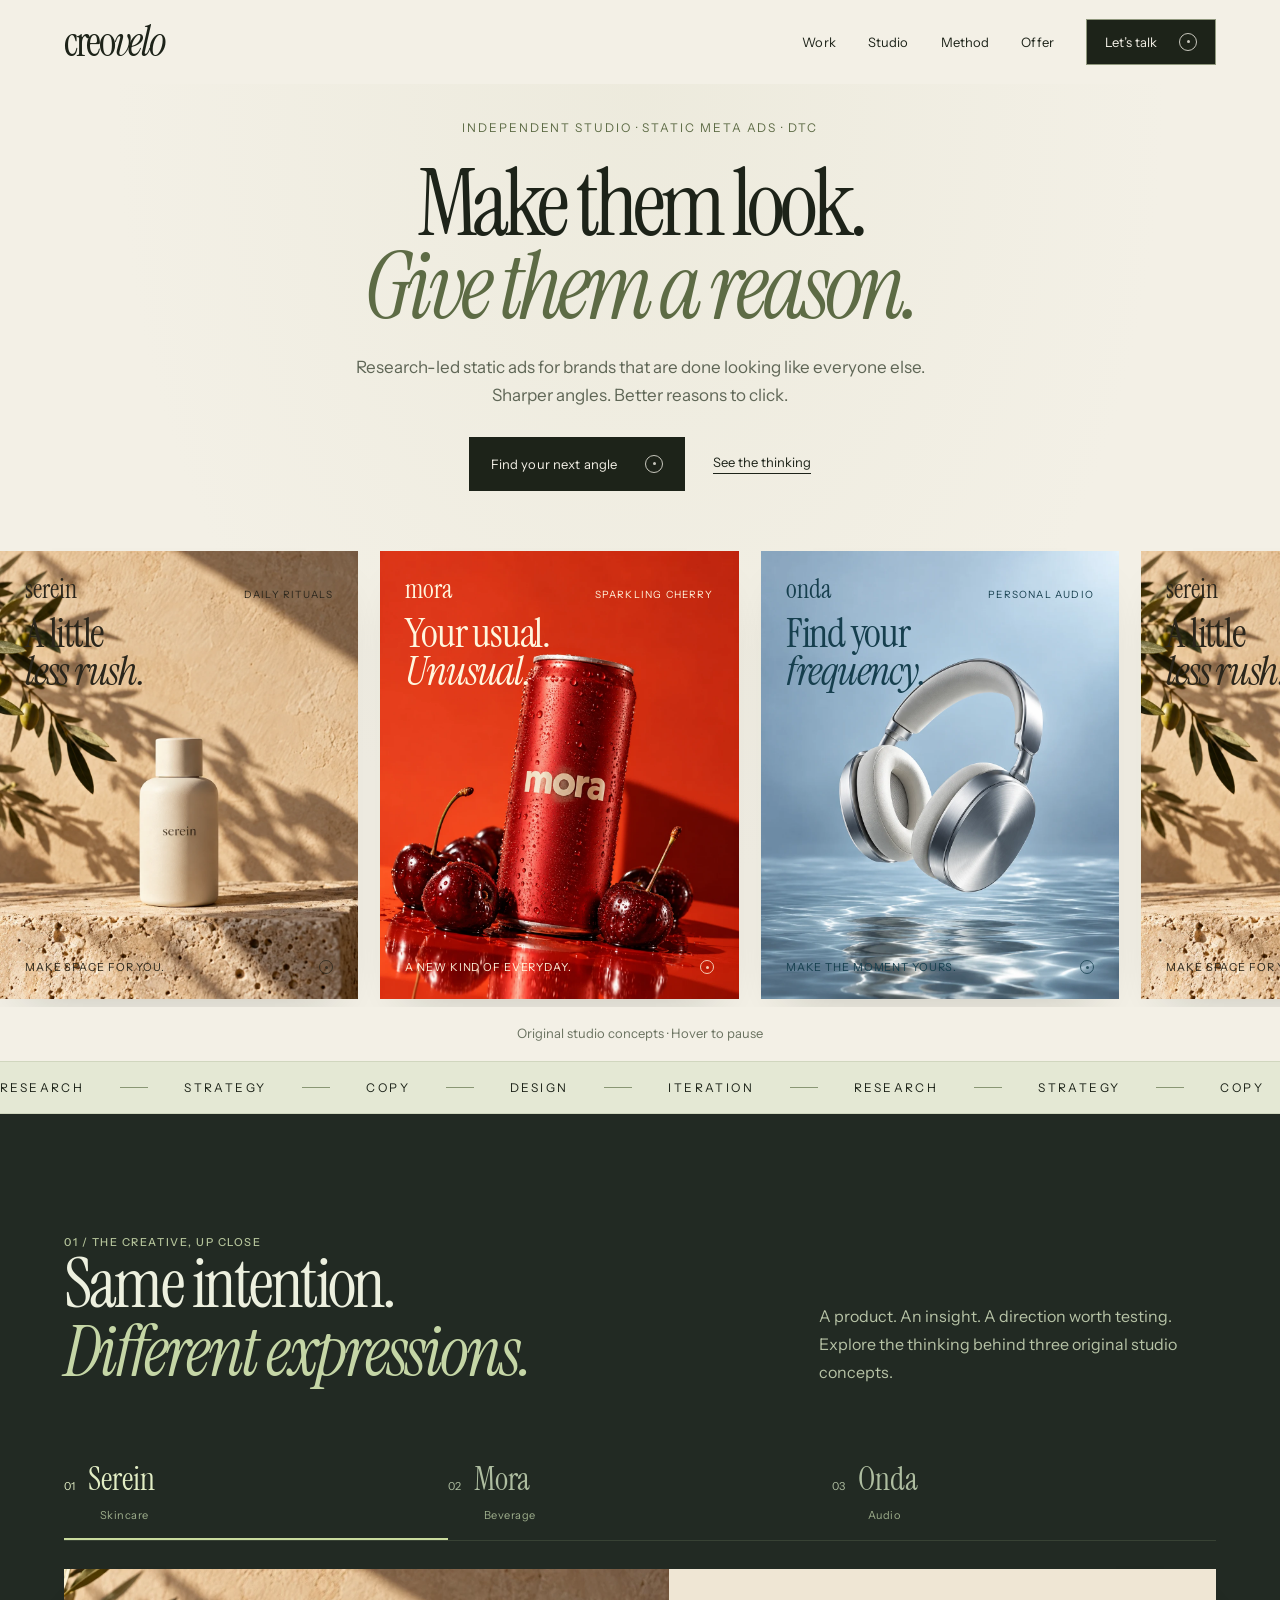
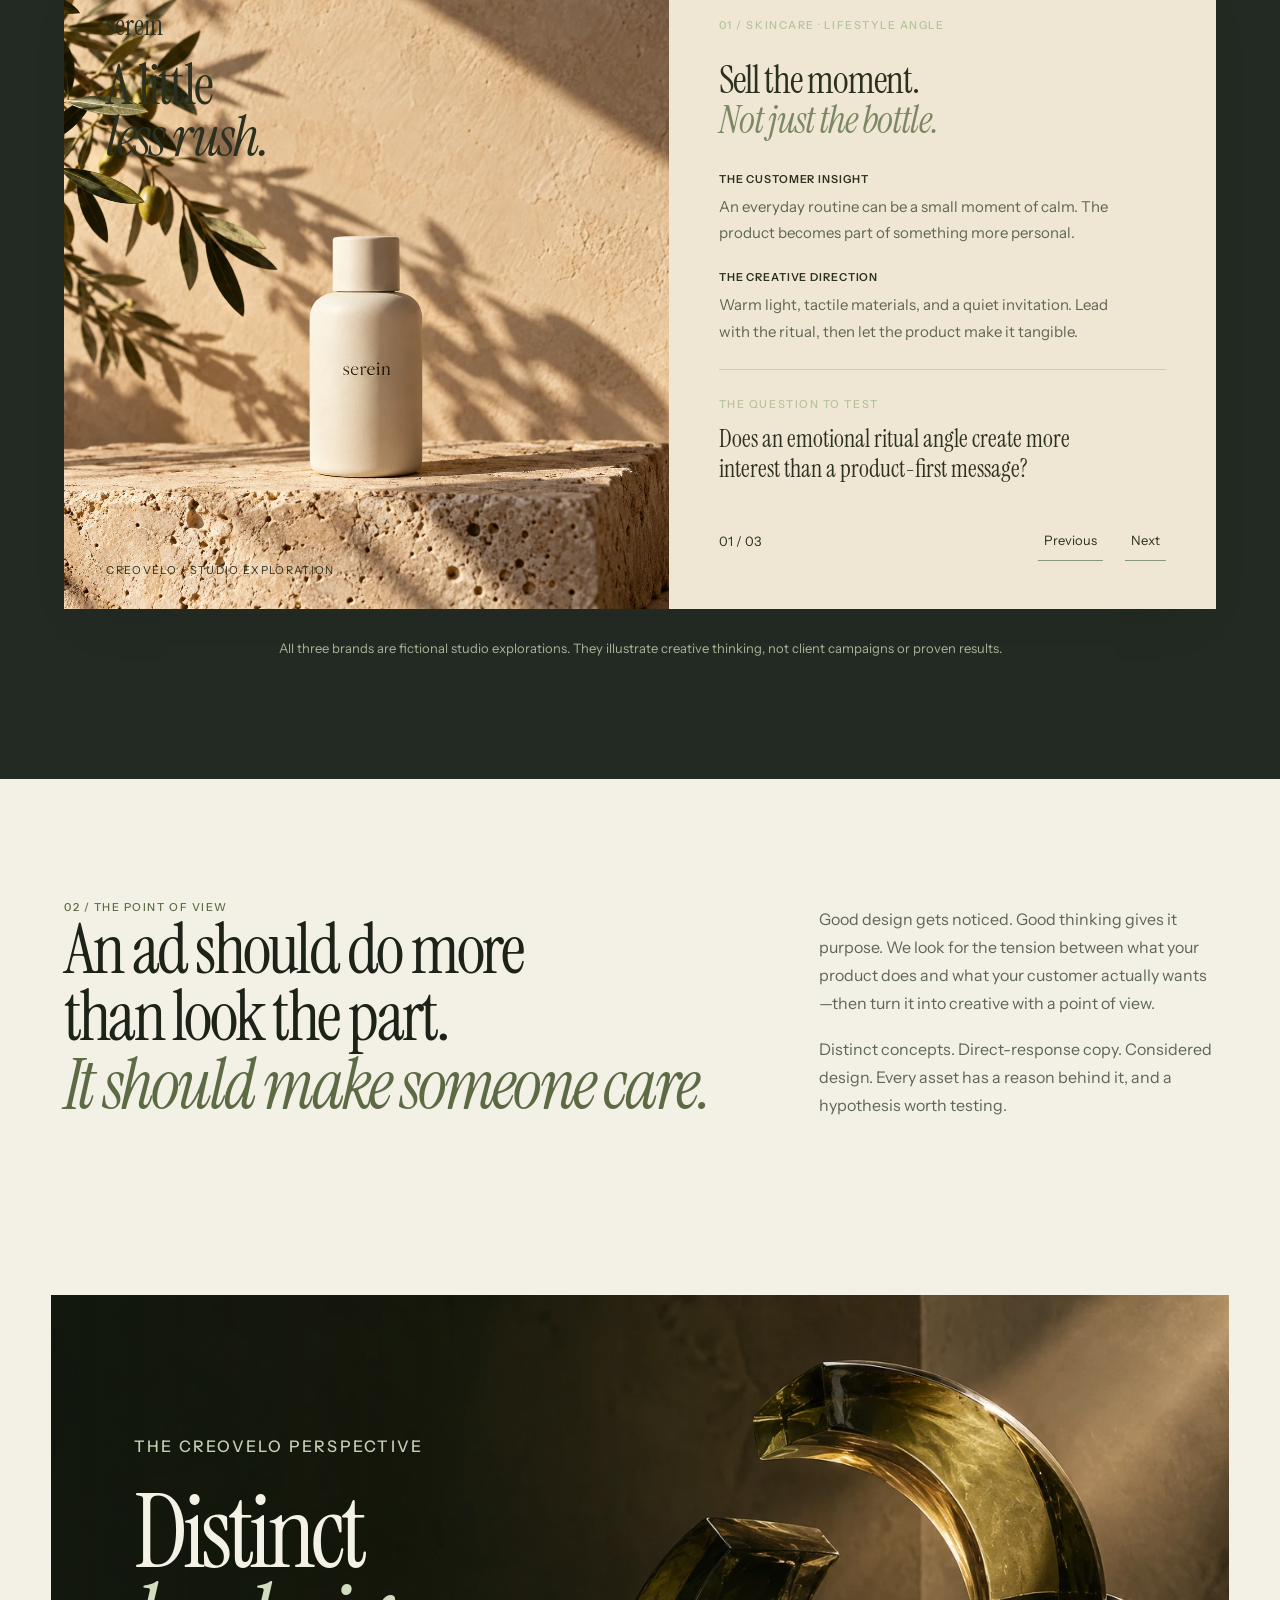
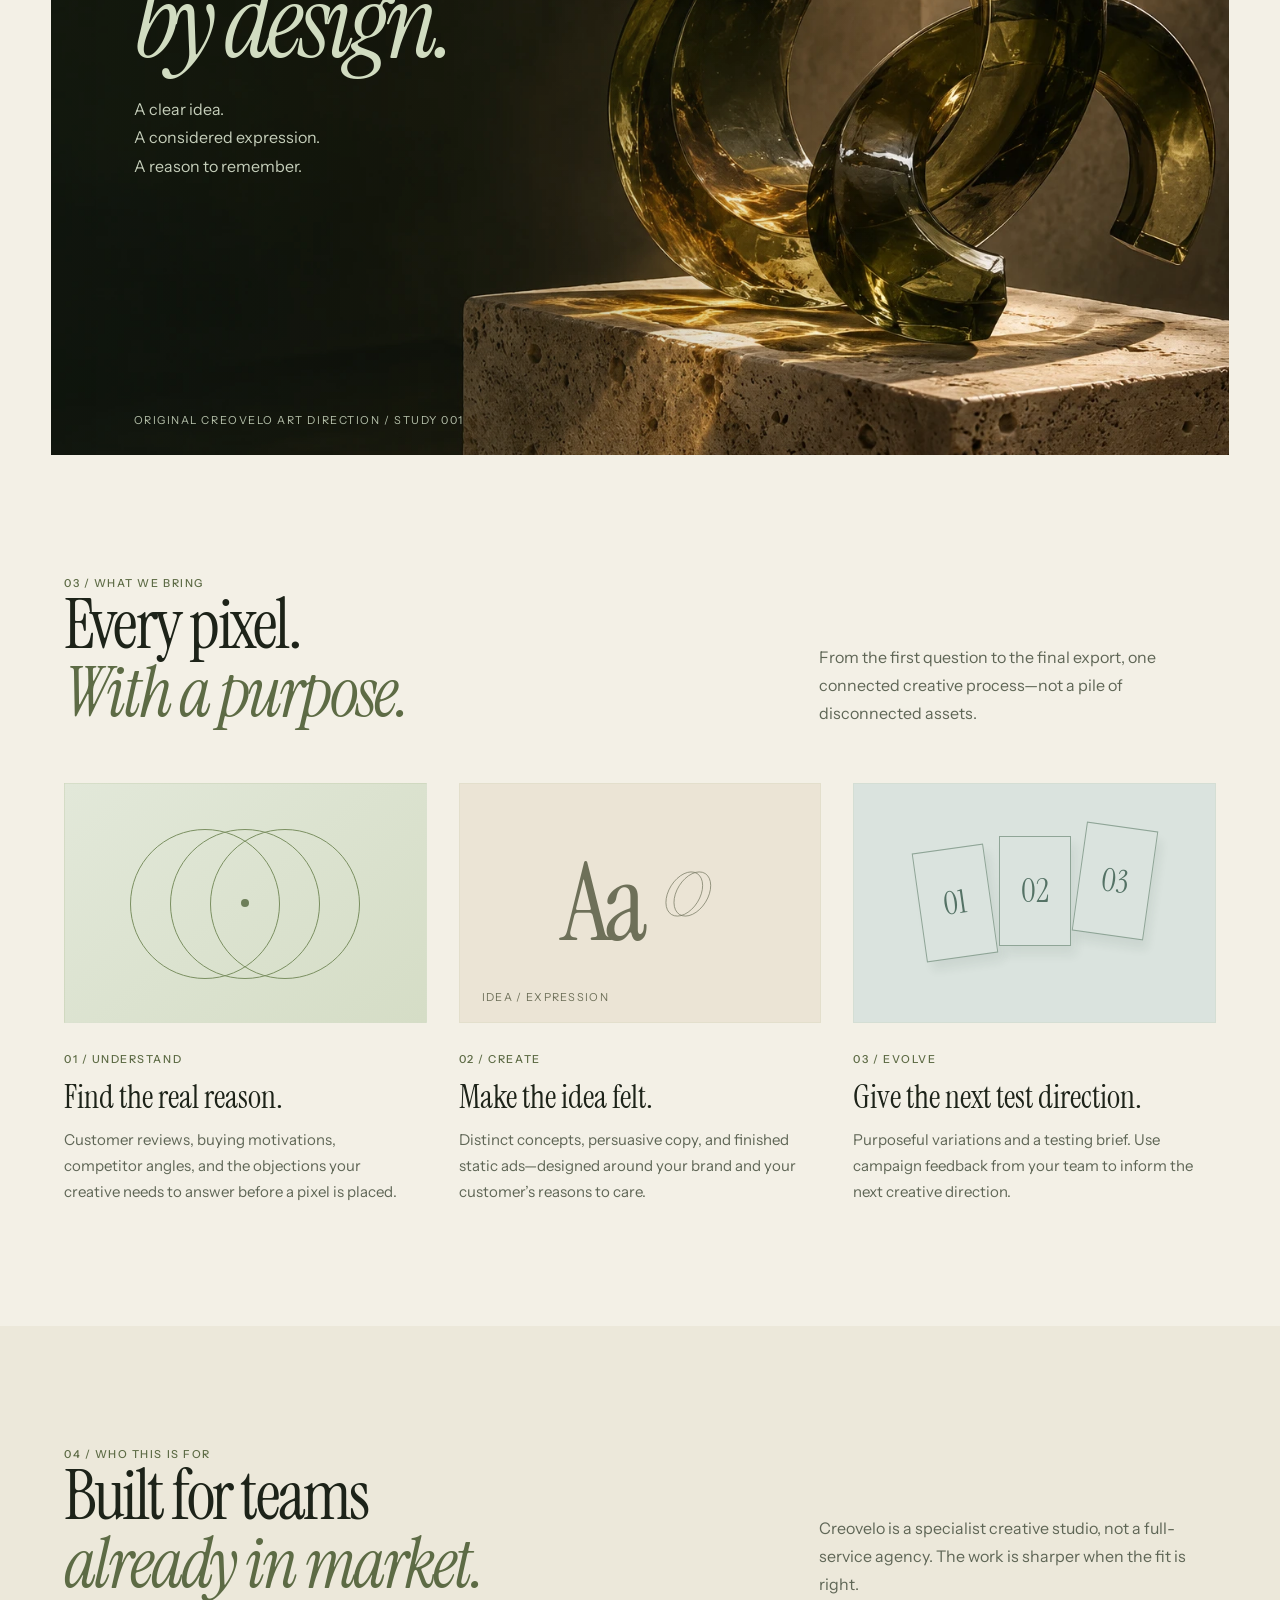
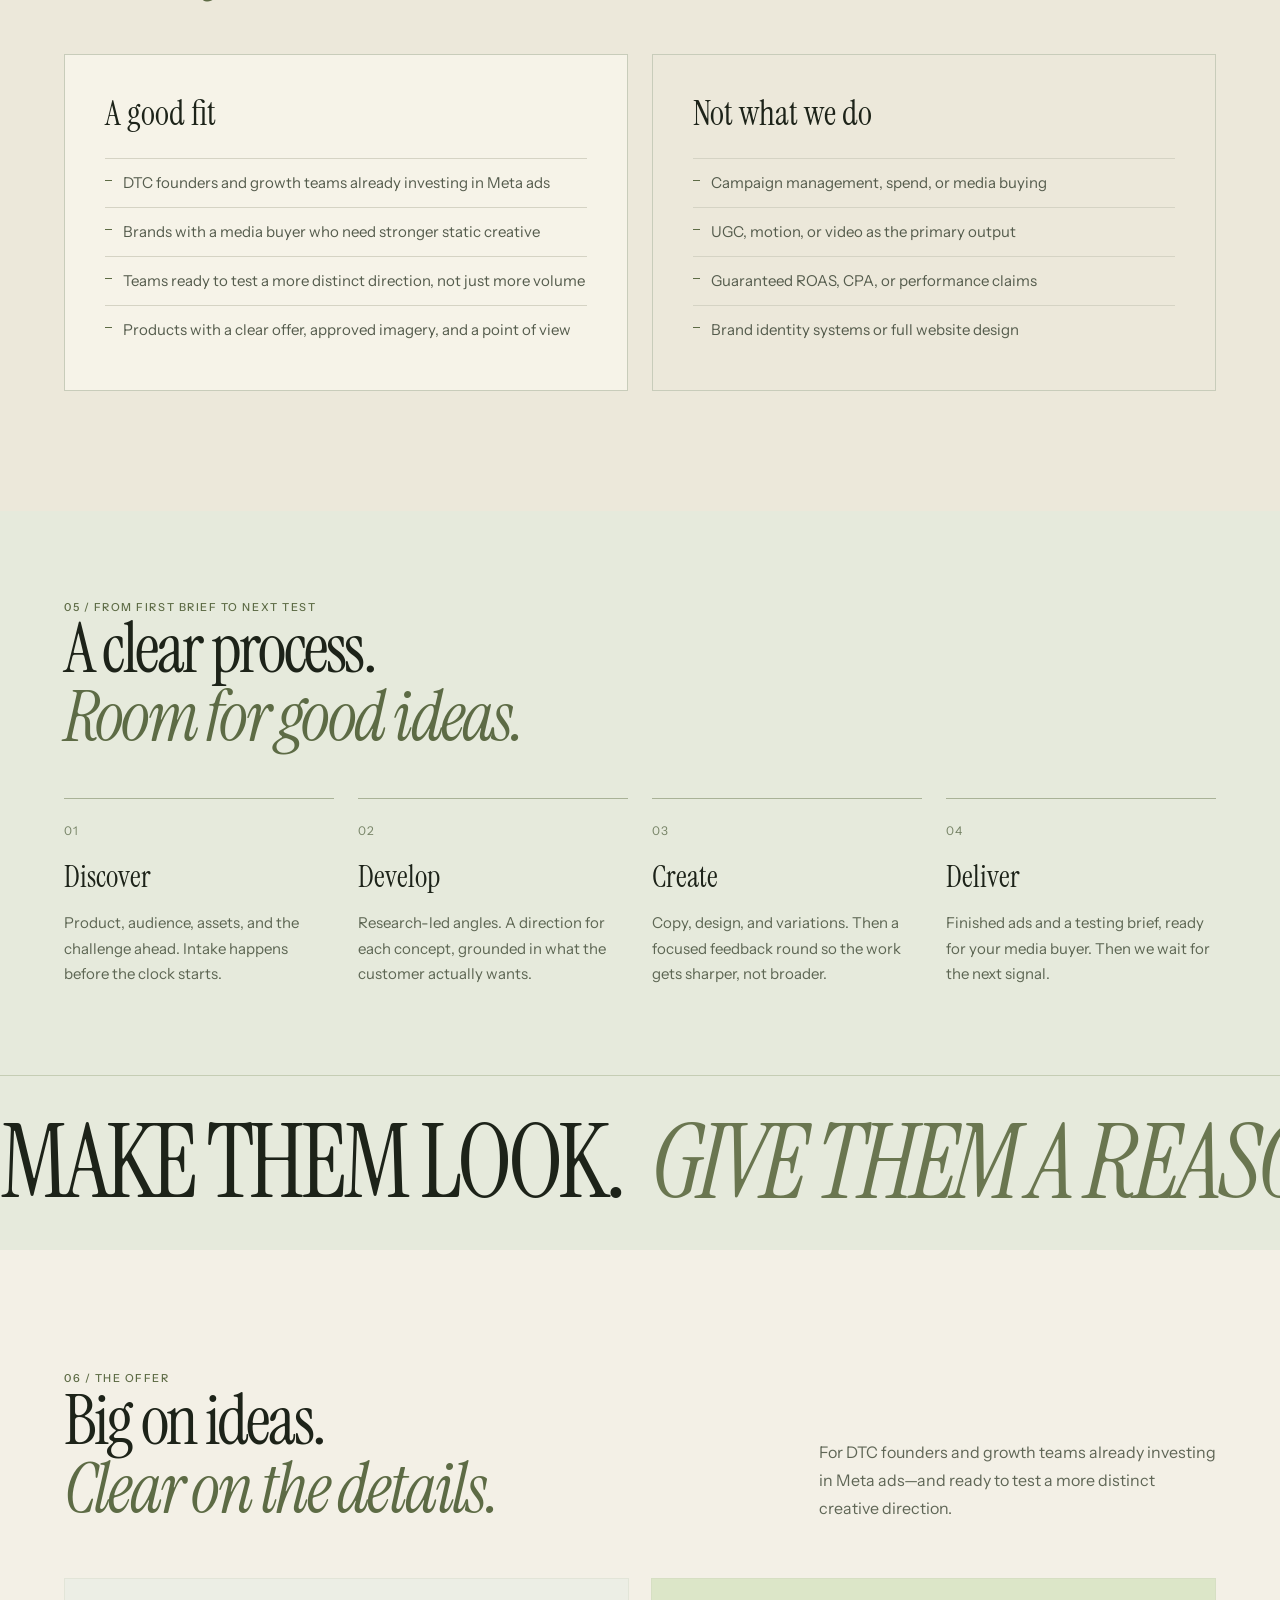
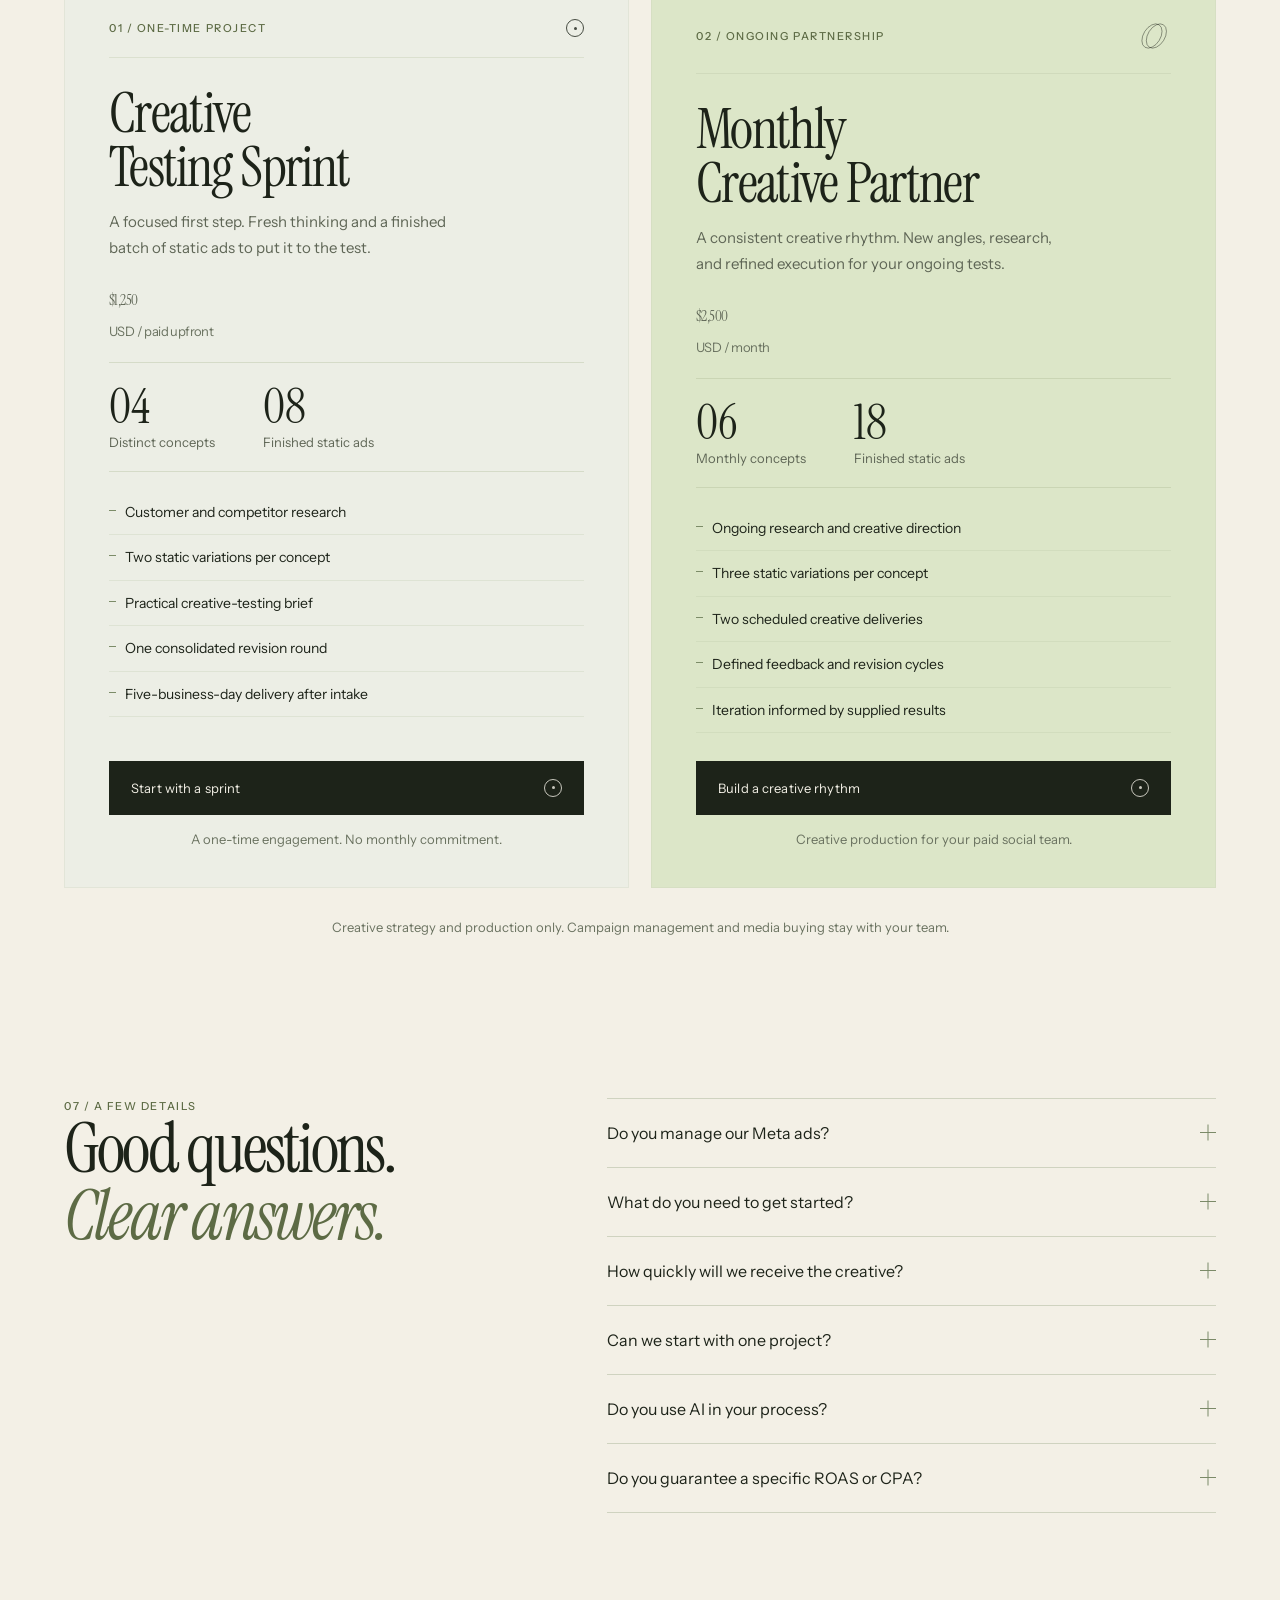
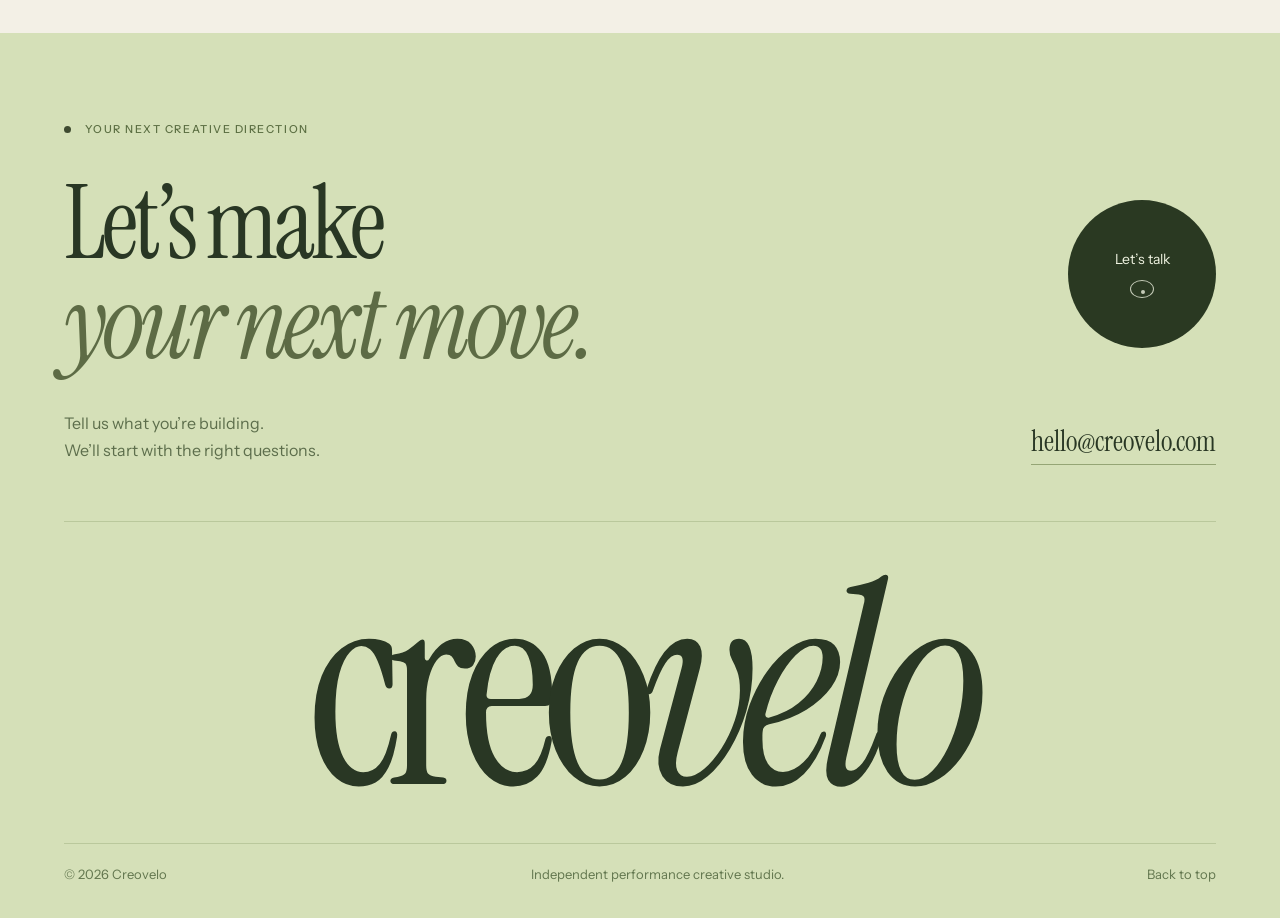
==== creovelo-github/index.html @ 99479474 "Restore the continuous concept marquee Bring back the drifting Serein, Mora, and Onda filmstrip in t" ====
<!doctype html>
<html lang="en">
<head>
  <meta charset="utf-8">
  <meta name="viewport" content="width=device-width, initial-scale=1, viewport-fit=cover">
  <title>Creovelo — Creative built to perform.</title>
  <meta name="description" content="Creovelo is an independent performance creative studio for DTC brands. Customer research, distinct angles, and beautifully crafted static Meta ads.">
  <meta name="theme-color" content="#f3f0e6">
  <meta property="og:title" content="Creovelo — Creative built to perform.">
  <meta property="og:description" content="Research-led static advertising for ambitious DTC brands.">
  <meta property="og:type" content="website">
  <meta property="og:image" content="studio-concept.webp">
  <link rel="icon" href="favicon.svg" type="image/svg+xml">
  <link rel="preconnect" href="https://fonts.googleapis.com">
  <link rel="preconnect" href="https://fonts.gstatic.com" crossorigin>
  <link href="https://fonts.googleapis.com/css2?family=Instrument+Sans:ital,wght@0,400;0,500;0,600;1,400&family=Instrument+Serif:ital@0;1&display=swap" rel="stylesheet">
  <link rel="preload" as="image" href="studio-concept.webp">
  <link rel="stylesheet" href="style.css">
  <script type="application/ld+json">
    {
      "@context": "https://schema.org",
      "@type": "ProfessionalService",
      "name": "Creovelo",
      "description": "Independent performance creative studio for DTC brands. Research-led static Meta ads.",
      "url": "https://creovelo.com",
      "email": "hello@creovelo.com",
      "areaServed": "Worldwide",
      "serviceType": "Performance creative production"
    }
  </script>
</head>
<body>
  <a class="skip" href="#main">Skip to content</a>
  <div class="progress" aria-hidden="true"></div>

  <header class="header">
    <a class="wordmark" href="#top" aria-label="Creovelo home">creo<span>velo</span></a>
    <nav id="navigation" aria-label="Main navigation">
      <a href="#work">Work</a>
      <a href="#studio">Studio</a>
      <a href="#method">Method</a>
      <a href="#offer">Offer</a>
      <button class="nav-cta" data-contact>Let’s talk <i class="mark" aria-hidden="true"></i></button>
    </nav>
    <button class="menu-toggle" aria-label="Open navigation" aria-expanded="false" aria-controls="navigation">
      Menu <span class="menu-lines" aria-hidden="true"></span>
    </button>
  </header>

  <main id="main">
    <section class="hero" id="top" aria-labelledby="hero-title">
      <p class="hero-kicker">Independent studio · Static Meta ads · DTC</p>
      <h1 id="hero-title">
        <span>Make them look.</span>
        <em>Give them a reason.</em>
      </h1>
      <div class="hero-lead">
        <p>Research-led static ads for brands that are done looking like everyone else. Sharper angles. Better reasons to click.</p>
        <div class="hero-actions">
          <button class="button" data-contact>Find your next angle <i class="mark" aria-hidden="true"></i></button>
          <a class="text-link" href="#work">See the thinking</a>
        </div>
      </div>

      <div class="concept-marquee" aria-label="Original studio advertising concepts">
        <div class="concept-track">
          <div class="concept-group">
            <a class="concept-card theme-serein" href="#work" data-select="serein">
              <img src="studio-concept.webp" alt="Serein skincare bottle in warm sunlight on limestone" width="1254" height="1254" fetchpriority="high">
              <span class="concept-brand">serein <small>Daily rituals</small></span>
              <strong class="concept-title">A little<br><em>less rush.</em></strong>
              <span class="concept-footer">Make space for you. <i class="mark" aria-hidden="true"></i></span>
            </a>
            <a class="concept-card theme-mora" href="#work" data-select="mora">
              <img src="mora-concept.webp" alt="Mora cherry sparkling drink can with condensation against a bright red backdrop" width="1122" height="1402">
              <span class="concept-brand">mora <small>Sparkling cherry</small></span>
              <strong class="concept-title">Your usual.<br><em>Unusual.</em></strong>
              <span class="concept-footer">A new kind of everyday. <i class="mark" aria-hidden="true"></i></span>
            </a>
            <a class="concept-card theme-onda" href="#work" data-select="onda">
              <img src="onda-concept.webp" alt="Silver Onda headphones floating above an icy blue reflective surface" width="1122" height="1402">
              <span class="concept-brand">onda <small>Personal audio</small></span>
              <strong class="concept-title">Find your<br><em>frequency.</em></strong>
              <span class="concept-footer">Make the moment yours. <i class="mark" aria-hidden="true"></i></span>
            </a>
          </div>
        </div>
      </div>
      <p class="hero-caption">Original studio concepts · Hover to pause</p>
    </section>

    <div class="ticker" aria-label="Research. Strategy. Copy. Design. Iteration.">
      <div class="ticker-track">
        <span>Research <i></i> Strategy <i></i> Copy <i></i> Design <i></i> Iteration <i></i></span>
        <span aria-hidden="true">Research <i></i> Strategy <i></i> Copy <i></i> Design <i></i> Iteration <i></i></span>
      </div>
    </div>

    <section class="work section" id="work">
      <div class="container">
        <div class="section-head">
          <div>
            <p class="eyebrow">01 / The creative, up close</p>
            <h2>Same intention.<br><em>Different expressions.</em></h2>
          </div>
          <p>A product. An insight. A direction worth testing. Explore the thinking behind three original studio concepts.</p>
        </div>

        <div class="project-tabs" role="tablist" aria-label="Choose a creative concept">
          <button role="tab" id="project-serein" aria-controls="project-panel" aria-selected="true" data-project="serein"><span>01</span> Serein <small>Skincare</small></button>
          <button role="tab" id="project-mora" aria-controls="project-panel" aria-selected="false" tabindex="-1" data-project="mora"><span>02</span> Mora <small>Beverage</small></button>
          <button role="tab" id="project-onda" aria-controls="project-panel" aria-selected="false" tabindex="-1" data-project="onda"><span>03</span> Onda <small>Audio</small></button>
        </div>

        <div class="project-panel theme-serein" id="project-panel" role="tabpanel" aria-labelledby="project-serein" tabindex="0">
          <div class="project-visual">
            <img id="project-image" src="studio-concept.webp" alt="Serein fictional skincare concept in warm sunlight" width="1254" height="1254">
            <span id="project-brand">serein</span>
            <h3 id="project-headline">A little<br><em>less rush.</em></h3>
            <span class="project-visual-label">Creovelo / Studio exploration</span>
          </div>
          <div class="project-thinking">
            <p class="eyebrow" id="project-type">01 / Skincare · Lifestyle angle</p>
            <h3 id="project-statement">Sell the moment.<br><em>Not just the bottle.</em></h3>
            <div class="project-detail">
              <span>The customer insight</span>
              <p id="project-insight">An everyday routine can be a small moment of calm. The product becomes part of something more personal.</p>
            </div>
            <div class="project-detail">
              <span>The creative direction</span>
              <p id="project-direction">Warm light, tactile materials, and a quiet invitation. Lead with the ritual, then let the product make it tangible.</p>
            </div>
            <div class="project-hypothesis">
              <span class="eyebrow">The question to test</span>
              <p id="project-question">Does an emotional ritual angle create more interest than a product-first message?</p>
            </div>
            <div class="project-controls">
              <span id="project-count">01 / 03</span>
              <div>
                <button class="project-prev" type="button" aria-label="Previous creative concept">Previous</button>
                <button class="project-next" type="button" aria-label="Next creative concept">Next</button>
              </div>
            </div>
          </div>
        </div>
        <p class="fine-print">All three brands are fictional studio explorations. They illustrate creative thinking, not client campaigns or proven results.</p>
      </div>
    </section>

    <section class="studio section" id="studio">
      <div class="container">
        <div class="section-head">
          <div>
            <p class="eyebrow">02 / The point of view</p>
            <h2>An ad should do more<br>than look the part.<br><em>It should make someone care.</em></h2>
          </div>
          <div class="studio-copy">
            <p>Good design gets noticed. Good thinking gives it purpose. We look for the tension between what your product does and what your customer actually wants—then turn it into creative with a point of view.</p>
            <p>Distinct concepts. Direct-response copy. Considered design. Every asset has a reason behind it, and a hypothesis worth testing.</p>
          </div>
        </div>
      </div>
    </section>

    <section class="chapter" aria-labelledby="chapter-title">
      <div class="chapter-frame">
        <img src="creovelo-glass.webp" alt="Two intertwined smoked olive glass forms on a limestone plinth, created for Creovelo" width="1536" height="1024" loading="lazy">
        <div class="chapter-shade"></div>
        <div class="chapter-copy">
          <p class="eyebrow">The Creovelo perspective</p>
          <h2 id="chapter-title">Distinct<br><em>by design.</em></h2>
          <p>A clear idea.<br>A considered expression.<br>A reason to remember.</p>
        </div>
        <span class="chapter-caption">Original Creovelo art direction / Study 001</span>
      </div>
    </section>

    <section class="method section" id="method">
      <div class="container">
        <div class="section-head">
          <div>
            <p class="eyebrow">03 / What we bring</p>
            <h2>Every pixel.<br><em>With a purpose.</em></h2>
          </div>
          <p>From the first question to the final export, one connected creative process—not a pile of disconnected assets.</p>
        </div>
        <div class="method-grid">
          <article>
            <div class="method-art art-research" aria-hidden="true">
              <span class="ring r1"></span>
              <span class="ring r2"></span>
              <span class="ring r3"></span>
              <i></i>
            </div>
            <p class="eyebrow">01 / Understand</p>
            <h3>Find the real reason.</h3>
            <p>Customer reviews, buying motivations, competitor angles, and the objections your creative needs to answer before a pixel is placed.</p>
          </article>
          <article>
            <div class="method-art art-create" aria-hidden="true">
              <span>Aa</span>
              <svg class="studio-mark" viewBox="0 0 100 100" fill="none" aria-hidden="true"><ellipse cx="44" cy="50" rx="25" ry="39" transform="rotate(32 44 50)"/><ellipse cx="57" cy="50" rx="25" ry="39" transform="rotate(32 57 50)"/></svg>
              <b>Idea / Expression</b>
            </div>
            <p class="eyebrow">02 / Create</p>
            <h3>Make the idea felt.</h3>
            <p>Distinct concepts, persuasive copy, and finished static ads—designed around your brand and your customer’s reasons to care.</p>
          </article>
          <article>
            <div class="method-art art-iterate" aria-hidden="true">
              <span>01</span>
              <span>02</span>
              <span>03</span>
            </div>
            <p class="eyebrow">03 / Evolve</p>
            <h3>Give the next test direction.</h3>
            <p>Purposeful variations and a testing brief. Use campaign feedback from your team to inform the next creative direction.</p>
          </article>
        </div>
      </div>
    </section>

    <section class="fit section" id="fit">
      <div class="container">
        <div class="section-head">
          <div>
            <p class="eyebrow">04 / Who this is for</p>
            <h2>Built for teams<br><em>already in market.</em></h2>
          </div>
          <p>Creovelo is a specialist creative studio, not a full-service agency. The work is sharper when the fit is right.</p>
        </div>
        <div class="fit-grid">
          <article>
            <h3>A good fit</h3>
            <ul>
              <li>DTC founders and growth teams already investing in Meta ads</li>
              <li>Brands with a media buyer who need stronger static creative</li>
              <li>Teams ready to test a more distinct direction, not just more volume</li>
              <li>Products with a clear offer, approved imagery, and a point of view</li>
            </ul>
          </article>
          <article>
            <h3>Not what we do</h3>
            <ul>
              <li>Campaign management, spend, or media buying</li>
              <li>UGC, motion, or video as the primary output</li>
              <li>Guaranteed ROAS, CPA, or performance claims</li>
              <li>Brand identity systems or full website design</li>
            </ul>
          </article>
        </div>
      </div>
    </section>

    <section class="process" id="process">
      <div class="container">
        <div class="process-intro">
          <p class="eyebrow">05 / From first brief to next test</p>
          <h2>A clear process.<br><em>Room for good ideas.</em></h2>
        </div>
        <ol class="process-steps">
          <li>
            <span>01</span>
            <h3>Discover</h3>
            <p>Product, audience, assets, and the challenge ahead. Intake happens before the clock starts.</p>
          </li>
          <li>
            <span>02</span>
            <h3>Develop</h3>
            <p>Research-led angles. A direction for each concept, grounded in what the customer actually wants.</p>
          </li>
          <li>
            <span>03</span>
            <h3>Create</h3>
            <p>Copy, design, and variations. Then a focused feedback round so the work gets sharper, not broader.</p>
          </li>
          <li>
            <span>04</span>
            <h3>Deliver</h3>
            <p>Finished ads and a testing brief, ready for your media buyer. Then we wait for the next signal.</p>
          </li>
        </ol>
      </div>
    </section>

    <div class="statement" aria-hidden="true">
      <div class="ticker-track">
        <span>Make them look. <em>Give them a reason.</em> <svg class="studio-mark" viewBox="0 0 100 100" fill="none"><ellipse cx="44" cy="50" rx="25" ry="39" transform="rotate(32 44 50)"/><ellipse cx="57" cy="50" rx="25" ry="39" transform="rotate(32 57 50)"/></svg></span>
        <span>Make them look. <em>Give them a reason.</em> <svg class="studio-mark" viewBox="0 0 100 100" fill="none"><ellipse cx="44" cy="50" rx="25" ry="39" transform="rotate(32 44 50)"/><ellipse cx="57" cy="50" rx="25" ry="39" transform="rotate(32 57 50)"/></svg></span>
      </div>
    </div>

    <section class="offer section" id="offer">
      <div class="container">
        <div class="section-head">
          <div>
            <p class="eyebrow">06 / The offer</p>
            <h2>Big on ideas.<br><em>Clear on the details.</em></h2>
          </div>
          <p>For DTC founders and growth teams already investing in Meta ads—and ready to test a more distinct creative direction.</p>
        </div>
        <div class="offer-grid">
          <article class="offer-card">
            <div class="offer-top">
              <p class="eyebrow">01 / One-time project</p>
              <i class="mark" aria-hidden="true"></i>
            </div>
            <h3>Creative<br>Testing Sprint</h3>
            <p>A focused first step. Fresh thinking and a finished batch of static ads to put it to the test.</p>
            <p class="price">$1,250 <span>USD / paid upfront</span></p>
            <div class="offer-stats">
              <div><strong>04</strong><span>Distinct concepts</span></div>
              <div><strong>08</strong><span>Finished static ads</span></div>
            </div>
            <ul>
              <li>Customer and competitor research</li>
              <li>Two static variations per concept</li>
              <li>Practical creative-testing brief</li>
              <li>One consolidated revision round</li>
              <li>Five-business-day delivery after intake</li>
            </ul>
            <button class="button" data-contact="Creative Testing Sprint">Start with a sprint <i class="mark" aria-hidden="true"></i></button>
            <small>A one-time engagement. No monthly commitment.</small>
          </article>
          <article class="offer-card featured">
            <div class="offer-top">
              <p class="eyebrow">02 / Ongoing partnership</p>
              <svg class="studio-mark" viewBox="0 0 100 100" fill="none" aria-hidden="true"><ellipse cx="44" cy="50" rx="25" ry="39" transform="rotate(32 44 50)"/><ellipse cx="57" cy="50" rx="25" ry="39" transform="rotate(32 57 50)"/></svg>
            </div>
            <h3>Monthly<br>Creative Partner</h3>
            <p>A consistent creative rhythm. New angles, research, and refined execution for your ongoing tests.</p>
            <p class="price">$2,500 <span>USD / month</span></p>
            <div class="offer-stats">
              <div><strong>06</strong><span>Monthly concepts</span></div>
              <div><strong>18</strong><span>Finished static ads</span></div>
            </div>
            <ul>
              <li>Ongoing research and creative direction</li>
              <li>Three static variations per concept</li>
              <li>Two scheduled creative deliveries</li>
              <li>Defined feedback and revision cycles</li>
              <li>Iteration informed by supplied results</li>
            </ul>
            <button class="button" data-contact="Monthly Creative Partner">Build a creative rhythm <i class="mark" aria-hidden="true"></i></button>
            <small>Creative production for your paid social team.</small>
          </article>
        </div>
        <p class="fine-print">Creative strategy and production only. Campaign management and media buying stay with your team.</p>
      </div>
    </section>

    <section class="faq section" id="faq">
      <div class="container">
        <div class="faq-layout">
          <div>
            <p class="eyebrow">07 / A few details</p>
            <h2>Good questions.<br><em>Clear answers.</em></h2>
          </div>
          <div class="faq-list">
            <details>
              <summary>Do you manage our Meta ads?<span class="expand" aria-hidden="true"></span></summary>
              <p>Creovelo focuses on research, creative concepts, copy, and static ad production. Your team or media buyer handles campaign setup, spend, and optimization.</p>
            </details>
            <details>
              <summary>What do you need to get started?<span class="expand" aria-hidden="true"></span></summary>
              <p>Your product information, approved imagery, brand guidelines, and advertising priorities. Existing creative, customer feedback, and campaign results are helpful when available. Sprint delivery begins after intake is complete.</p>
            </details>
            <details>
              <summary>How quickly will we receive the creative?<span class="expand" aria-hidden="true"></span></summary>
              <p>The Creative Testing Sprint is delivered within five business days after completed intake and receipt of the required brand assets. Monthly work follows two scheduled creative deliveries, with the calendar agreed at kickoff.</p>
            </details>
            <details>
              <summary>Can we start with one project?<span class="expand" aria-hidden="true"></span></summary>
              <p>Yes. The $1,250 USD Creative Testing Sprint is a one-time engagement: four concepts, two static variations per concept, a testing brief, and one consolidated revision round. There is no obligation to move to a monthly partnership.</p>
            </details>
            <details>
              <summary>Do you use AI in your process?<span class="expand" aria-hidden="true"></span></summary>
              <p>We use modern creative tools, including AI-assisted workflows where appropriate, alongside customer research, creative direction, and quality review. Every asset is reviewed for brand fit, clarity, and product accuracy.</p>
            </details>
            <details>
              <summary>Do you guarantee a specific ROAS or CPA?<span class="expand" aria-hidden="true"></span></summary>
              <p>No. Advertising outcomes depend on your offer, media buying, audience, landing page, and other factors. We deliver thoughtful, research-driven creative and clear testing recommendations, without promising a particular result.</p>
            </details>
          </div>
        </div>
      </div>
    </section>

    <section class="contact" id="contact">
      <div class="container">
        <p class="eyebrow"><span class="dot"></span> Your next creative direction</p>
        <div class="contact-row">
          <h2>Let’s make<br><em>your next move.</em></h2>
          <button class="contact-orb" data-contact aria-label="Start a conversation">Let’s talk <i class="mark" aria-hidden="true"></i></button>
        </div>
        <div class="contact-meta">
          <p>Tell us what you’re building.<br>We’ll start with the right questions.</p>
          <a href="mailto:hello@creovelo.com">hello@creovelo.com</a>
        </div>
        <a class="footer-wordmark" href="#top" aria-label="Back to top">creo<em>velo</em></a>
        <footer>
          <span>© <span id="year">2026</span> Creovelo</span>
          <span>Independent performance creative studio.</span>
          <a href="#top">Back to top</a>
        </footer>
      </div>
    </section>
  </main>

  <dialog id="contact-dialog" aria-labelledby="dialog-title">
    <button class="dialog-close" type="button" aria-label="Close contact form"><span></span></button>
    <p class="eyebrow">A good place to begin</p>
    <h2 id="dialog-title">Tell us about<br><em>your brand.</em></h2>
    <p class="dialog-lead">A few details to start the conversation. Nothing is sent until you hit send in your email app.</p>
    <form id="contact-form">
      <label>Your name
        <input name="name" autocomplete="name" required placeholder="Alex Morgan" maxlength="100">
      </label>
      <label>Brand or website
        <input name="brand" required placeholder="Your brand name or website" maxlength="200">
      </label>
      <label>I’m interested in
        <select name="service">
          <option>Creative Testing Sprint</option>
          <option>Monthly Creative Partner</option>
          <option>Let’s find the right fit</option>
        </select>
      </label>
      <label>What are you looking to test?
        <textarea name="goals" rows="3" placeholder="Your product, current creative challenges, or a new direction…" maxlength="3000"></textarea>
      </label>
      <button class="button" type="submit">Continue in email <i class="mark" aria-hidden="true"></i></button>
      <p class="form-note">Opens a draft to hello@creovelo.com. If nothing opens, email us directly.</p>
      <p id="form-status" role="status"></p>
    </form>
  </dialog>

  <script src="app.js" defer></script>
</body>
</html>
---- creovelo-github/style.css ----
:root {
  --paper: #f3f0e6;
  --paper-deep: #e7e3d3;
  --cream: #faf8f1;
  --ink: #1d2319;
  --ink-soft: #2a3224;
  --olive: #5d6b45;
  --olive-deep: #3e4a30;
  --moss: #8a9868;
  --muted: #6a7260;
  --line: #cfd3c0;
  --line-soft: #ddd8c8;
  --serein: #efe6d4;
  --mora: #f3e0d4;
  --onda: #dbe6e4;
  --serif: "Instrument Serif", Georgia, serif;
  --sans: "Instrument Sans", Arial, sans-serif;
  --header: 84px;
  --ease: cubic-bezier(.19, 1, .22, 1);
  --shadow: 0 24px 48px -28px #1d231940;
}

* { box-sizing: border-box; }
html { scroll-behavior: smooth; scroll-padding-top: calc(var(--header) + env(safe-area-inset-top, 0px) + 20px); }
body {
  margin: 0;
  background: var(--paper);
  color: var(--ink);
  font-family: var(--sans);
  -webkit-font-smoothing: antialiased;
  padding-top: calc(var(--header) + env(safe-area-inset-top, 0px));
  overflow-x: clip;
}
::selection { background: #d7e09e; }
a { color: inherit; text-decoration: none; }
button, input, select, textarea { font: inherit; color: inherit; }
button { cursor: pointer; border: 0; background: none; }
button, a { -webkit-tap-highlight-color: transparent; }
img { display: block; max-width: 100%; object-fit: cover; }
h1, h2, h3, h4, p { margin: 0; font-weight: 400; }
em { font-weight: 400; }
ul { margin: 0; padding: 0; list-style: none; }
ol { margin: 0; padding: 0; }

:focus-visible {
  outline: 2px solid #879957;
  outline-offset: 5px;
}

.container { width: min(1320px, 90%); margin-inline: auto; }
.section { padding-block: 120px; }
.eyebrow {
  font-size: 11px;
  line-height: 1.5;
  letter-spacing: .14em;
  text-transform: uppercase;
  font-weight: 500;
  color: var(--olive);
}
.dot {
  display: inline-block;
  width: 7px;
  height: 7px;
  border-radius: 50%;
  background: var(--olive-deep);
  margin-right: 10px;
}
.fine-print {
  margin-top: 28px;
  font-size: 13px;
  line-height: 1.7;
  color: var(--muted);
  text-align: center;
}

.skip {
  position: fixed;
  top: -100px;
  left: 20px;
  z-index: 400;
  background: var(--ink);
  color: var(--paper);
  padding: 14px 18px;
}
.skip:focus { top: 12px; }

.progress {
  position: fixed;
  top: 0;
  left: 0;
  width: 100%;
  height: 2px;
  background: #798860;
  z-index: 300;
  transform-origin: left;
  transform: scaleX(0);
}

.mark {
  display: inline-block;
  width: 18px;
  height: 18px;
  border: 1px solid currentColor;
  border-radius: 50%;
  position: relative;
  flex: 0 0 18px;
  opacity: .8;
}
.mark:after {
  content: "";
  position: absolute;
  width: 3px;
  height: 3px;
  border-radius: 50%;
  background: currentColor;
  inset: 6.5px;
}
button:hover .mark { transform: scale(.82); opacity: 1; }

.studio-mark {
  width: 34px;
  height: 34px;
  stroke: currentColor;
  stroke-width: 1.2;
}

.button {
  display: inline-flex;
  align-items: center;
  justify-content: space-between;
  gap: 28px;
  min-height: 54px;
  padding: 16px 22px;
  background: var(--ink);
  color: var(--paper);
  font-size: 13px;
  letter-spacing: .01em;
  transition: background .25s var(--ease), transform .25s var(--ease);
}
.button:hover { background: var(--olive-deep); }
.text-link {
  font-size: 13px;
  border-bottom: 1px solid currentColor;
  padding-bottom: 3px;
}

.header {
  position: fixed;
  inset: 0 0 auto 0;
  height: calc(var(--header) + env(safe-area-inset-top, 0px));
  padding: env(safe-area-inset-top, 0px) max(5%, env(safe-area-inset-right, 0px)) 0 max(5%, env(safe-area-inset-left, 0px));
  display: flex;
  align-items: center;
  justify-content: space-between;
  background: #f3f0e6f2;
  backdrop-filter: blur(22px);
  -webkit-backdrop-filter: blur(22px);
  border-bottom: 1px solid transparent;
  z-index: 200;
  transition: transform .5s var(--ease), background .4s, border-color .4s, box-shadow .4s;
}
.header.has-scrolled {
  background: #f3f0e6fa;
  border-bottom-color: #cfd3c055;
  box-shadow: 0 10px 30px #1d231908;
}
.wordmark {
  font: 42px/.85 var(--serif);
  letter-spacing: -.055em;
}
.wordmark span { font-style: italic; }
.header nav {
  display: flex;
  align-items: center;
  gap: 32px;
  font-size: 13px;
}
.header nav > a {
  position: relative;
  letter-spacing: .01em;
}
.header nav > a:after {
  content: "";
  position: absolute;
  left: 0;
  bottom: -5px;
  width: 100%;
  height: 1px;
  background: currentColor;
  transform: scaleX(0);
  transform-origin: left;
  transition: transform .25s var(--ease);
}
.header nav > a:hover:after { transform: scaleX(1); }
.nav-cta {
  display: inline-flex;
  align-items: center;
  gap: 22px;
  min-height: 46px;
  padding: 12px 18px;
  border: 1px solid #8f977d;
  background: var(--ink);
  color: var(--paper);
  font-size: 13px;
}
.nav-cta:hover { background: var(--olive-deep); }
.menu-toggle { display: none; }

.hero {
  padding: 36px 0 20px;
  background:
    radial-gradient(ellipse at 50% 0%, #e7e5d480, transparent 58%),
    var(--paper);
}
.hero-kicker {
  text-align: center;
  font-size: 12px;
  letter-spacing: .16em;
  text-transform: uppercase;
  color: var(--olive);
  margin-bottom: 28px;
}
.hero h1 {
  text-align: center;
  font: clamp(52px, 7.2vw, 108px)/.9 var(--serif);
  letter-spacing: -.055em;
}
.hero h1 span,
.hero h1 em { display: block; }
.hero h1 em { color: var(--olive); }
.hero-lead {
  width: min(620px, 88%);
  margin: 24px auto 0;
  text-align: center;
}
.hero-lead p {
  font-size: 17px;
  line-height: 1.65;
  color: #5f6656;
}
.hero-actions {
  display: flex;
  justify-content: center;
  align-items: center;
  gap: 28px;
  margin-top: 28px;
  flex-wrap: wrap;
}

.concept-marquee {
  position: relative;
  width: 100%;
  margin: 48px 0 0;
  padding: 12px 0 8px;
  overflow: hidden;
}
.concept-track {
  display: flex;
  width: max-content;
  animation: concept-drift 52s linear infinite;
  will-change: transform;
}
.concept-marquee:hover .concept-track,
.concept-marquee:focus-within .concept-track {
  animation-play-state: paused;
}
.concept-marquee.is-static {
  overflow-x: auto;
}
.concept-marquee.is-static .concept-track {
  animation: none;
}
.concept-group {
  display: flex;
  flex-shrink: 0;
  align-items: center;
  gap: 22px;
  padding-right: 22px;
}
.concept-card {
  position: relative;
  display: block;
  flex: 0 0 clamp(280px, 28vw, 420px);
  width: clamp(280px, 28vw, 420px);
  aspect-ratio: 4 / 5;
  overflow: hidden;
  background: #ddd6c6;
  box-shadow: var(--shadow);
  color: #2a261c;
}
.concept-card img {
  width: 100%;
  height: 100%;
  transition: transform 1.1s var(--ease);
}
.theme-serein img { object-position: 50% 72%; }
.theme-mora img { object-position: 50% 62%; }
.theme-onda img { object-position: 50% 38%; }
.concept-card:hover img { transform: scale(1.035); }
.theme-mora { color: #fff6de; }
.theme-onda { color: #163f4e; }
.concept-brand {
  position: absolute;
  top: 5.5%;
  left: 7%;
  right: 7%;
  display: flex;
  justify-content: space-between;
  align-items: baseline;
  font: 26px/1 var(--serif);
}
.concept-brand small {
  font: 10px/1.4 var(--sans);
  letter-spacing: .12em;
  text-transform: uppercase;
}
.concept-title {
  position: absolute;
  left: 7%;
  top: 14%;
  font: clamp(34px, 3.2vw, 50px)/.94 var(--serif);
  letter-spacing: -.03em;
}
.concept-title em { font-style: italic; }
.concept-footer {
  position: absolute;
  left: 7%;
  right: 7%;
  bottom: 5.5%;
  display: flex;
  justify-content: space-between;
  align-items: center;
  font-size: 11px;
  letter-spacing: .08em;
  text-transform: uppercase;
}
.concept-footer .mark {
  width: 14px;
  height: 14px;
  flex-basis: 14px;
}
.concept-footer .mark:after { inset: 5px; width: 3px; height: 3px; }
.hero-caption {
  text-align: center;
  margin-top: 18px;
  font-size: 13px;
  color: var(--muted);
}
@keyframes concept-drift {
  from { transform: translate3d(0, 0, 0); }
  to { transform: translate3d(-50%, 0, 0); }
}

.ticker,
.statement {
  overflow: hidden;
  background: #e4e8d4;
  border-block: 1px solid #d0d6be;
  padding: 18px 0;
}
.ticker-track {
  display: flex;
  width: max-content;
  animation: marquee 34s linear infinite;
}
.ticker-track > span {
  display: flex;
  align-items: center;
  white-space: nowrap;
  flex-shrink: 0;
  font-size: 12px;
  letter-spacing: .2em;
  text-transform: uppercase;
}
.ticker i {
  display: inline-block;
  width: 28px;
  height: 1px;
  background: #899774;
  margin-inline: 36px;
}
.ticker:hover .ticker-track,
.statement:hover .ticker-track { animation-play-state: paused; }

.section-head {
  display: grid;
  grid-template-columns: 1.25fr .75fr;
  gap: 8%;
  align-items: end;
  margin-bottom: 56px;
}
.section-head h2,
.studio h2,
.faq h2,
.process h2,
.contact h2,
dialog h2 {
  font: clamp(44px, 5.4vw, 84px)/.98 var(--serif);
  letter-spacing: -.04em;
}
.section-head h2 em,
.studio h2 em,
.faq h2 em,
.process h2 em,
.contact h2 em,
dialog h2 em { color: var(--olive); }
.section-head > p,
.studio-copy p {
  font-size: 16px;
  line-height: 1.75;
  color: #5f6656;
}
.studio-copy { display: grid; gap: 18px; }

.work { background: #222a23; color: #edf0df; }
.work .eyebrow { color: #b4c39a; }
.work .section-head h2 em { color: #c5d6a6; }
.work .section-head > p { color: #b7c3a6; }
.work .fine-print { color: #a8b59a; }

.project-tabs {
  display: flex;
  border-bottom: 1px solid #5f6d535c;
  margin-bottom: 28px;
}
.project-tabs > button {
  width: 33.333%;
  display: flex;
  flex-wrap: wrap;
  align-items: baseline;
  gap: 8px 12px;
  padding: 16px 12px 16px 0;
  color: #aebda0;
  border-bottom: 2px solid transparent;
  font: 32px var(--serif);
  text-align: left;
}
.project-tabs > button span,
.project-tabs small {
  font: 11px var(--sans);
  letter-spacing: .04em;
}
.project-tabs small {
  flex-basis: 100%;
  margin: 0;
  padding-left: 36px;
  color: #9eae8c;
}
.project-tabs > button[aria-selected="true"] {
  color: #e2edc4;
  border-bottom-color: #cadb9e;
}

.project-panel {
  display: grid;
  grid-template-columns: 1.05fr .95fr;
  min-height: 640px;
  background: var(--serein);
  color: #2c3020;
  box-shadow: var(--shadow);
}
.project-panel.theme-mora { background: var(--mora); }
.project-panel.theme-onda { background: var(--onda); }
.project-visual {
  position: relative;
  overflow: hidden;
  min-height: 640px;
}
.project-visual img {
  position: absolute;
  inset: 0;
  width: 100%;
  height: 100%;
}
.project-visual #project-brand {
  position: absolute;
  top: 6%;
  left: 7%;
  font: 28px var(--serif);
}
.project-visual.theme-mora,
.theme-mora .project-visual { color: #fff6de; }
.theme-onda .project-visual { color: #163f4e; }
#project-headline {
  position: absolute;
  top: 14%;
  left: 7%;
  font: clamp(42px, 4.4vw, 70px)/.94 var(--serif);
  letter-spacing: -.035em;
}
.project-visual-label {
  position: absolute;
  bottom: 5%;
  left: 7%;
  font-size: 11px;
  letter-spacing: .12em;
  text-transform: uppercase;
}
.project-thinking {
  padding: 48px 50px;
  display: flex;
  flex-direction: column;
}
.project-thinking h3 {
  font: clamp(34px, 3vw, 48px)/1.02 var(--serif);
  letter-spacing: -.025em;
  margin: 28px 0 32px;
}
.project-thinking h3 em { color: #7b8862; }
.theme-mora .project-thinking h3 em { color: #b0543f; }
.theme-onda .project-thinking h3 em { color: #4f7c7d; }
.project-detail { margin-bottom: 24px; }
.project-detail span {
  display: block;
  font-size: 11px;
  font-weight: 600;
  letter-spacing: .08em;
  text-transform: uppercase;
  margin-bottom: 8px;
}
.project-detail p,
.theme-mora .project-detail p,
.theme-onda .project-detail p {
  font-size: 15px;
  line-height: 1.75;
  color: #5f6654;
  max-width: 390px;
}
.theme-mora .project-detail p,
.theme-mora .project-thinking .eyebrow { color: #885c4b; }
.theme-onda .project-detail p,
.theme-onda .project-thinking .eyebrow { color: #4f7075; }
.project-hypothesis {
  padding-top: 22px;
  border-top: 1px solid #a9b38d80;
}
.theme-mora .project-hypothesis { border-color: #c4a190; }
.theme-onda .project-hypothesis { border-color: #91b0ad; }
.project-hypothesis p {
  font: 24px/1.25 var(--serif);
  margin-top: 12px;
  max-width: 380px;
}
.project-controls {
  display: flex;
  align-items: center;
  justify-content: space-between;
  margin-top: auto;
  padding-top: 28px;
  font-size: 13px;
}
.project-controls div { display: flex; gap: 22px; }
.project-controls button {
  min-height: 40px;
  border-bottom: 1px solid #889779;
  font-size: 13px;
}
.project-controls button:hover { border-bottom-color: currentColor; }

.chapter { padding: 0; }
.chapter-frame {
  position: relative;
  margin: 0 4%;
  height: min(760px, 78vw);
  min-height: 560px;
  overflow: hidden;
  background: #1f281e;
  color: #f4f2e7;
}
.chapter-frame img {
  position: absolute;
  inset: -5% 0;
  width: 100%;
  height: 110%;
  max-width: none;
  transform: translate3d(0, var(--scene-offset, 0px), 0);
}
.chapter-shade {
  position: absolute;
  inset: 0;
  background: linear-gradient(90deg, #15201688 0%, transparent 70%);
}
.chapter-copy {
  position: absolute;
  left: 7%;
  top: 18%;
  max-width: 46%;
}
.chapter-copy .eyebrow { color: #c3d0b4; }
.chapter-copy h2 {
  font: clamp(64px, 8vw, 118px)/.88 var(--serif);
  letter-spacing: -.045em;
  margin: 28px 0 26px;
}
.chapter-copy h2 em { color: #d1dcc1; }
.chapter-copy p {
  font-size: 16px;
  line-height: 1.8;
  color: #c5ceba;
}
.chapter-caption {
  position: absolute;
  left: 7%;
  bottom: 28px;
  font-size: 11px;
  letter-spacing: .14em;
  text-transform: uppercase;
  color: #b7c2ac;
}

.method-grid {
  display: grid;
  grid-template-columns: repeat(3, 1fr);
  gap: 32px;
}
.method-art {
  height: 240px;
  margin-bottom: 28px;
  position: relative;
  overflow: hidden;
  background: linear-gradient(140deg, #e2e8d9, #d5ddc6);
  border: 1px solid #b6c1a02b;
}
.art-create {
  background: #ebe4d5;
  display: flex;
  align-items: center;
  justify-content: center;
  gap: 16px;
  color: #6e7059;
}
.art-create span { font: 108px/1 var(--serif); letter-spacing: -.06em; }
.art-create .studio-mark { width: 62px; height: 72px; stroke-width: 1; margin-top: -18px; }
.art-create b {
  position: absolute;
  left: 22px;
  bottom: 18px;
  font-size: 11px;
  letter-spacing: .12em;
  text-transform: uppercase;
  font-weight: 400;
}
.art-iterate {
  background: #dae3de;
  display: flex;
  align-items: center;
  justify-content: center;
  gap: 8px;
  color: #547265;
}
.art-iterate span {
  display: grid;
  place-items: center;
  width: 72px;
  height: 110px;
  border: 1px solid #8fa597;
  background: #dae3de;
  box-shadow: 5px 9px 10px #203b2612;
  font: 32px var(--serif);
}
.art-iterate span:nth-child(1) { transform: rotate(-8deg); }
.art-iterate span:nth-child(2) { transform: translateY(-12px); }
.art-iterate span:nth-child(3) { transform: translateY(-22px) rotate(8deg); }
.ring {
  position: absolute;
  border: 1px solid #7b9061;
  border-radius: 50%;
  width: 150px;
  height: 150px;
  top: 45px;
  left: calc(50% - 75px);
  transition: transform 1s var(--ease);
}
.r1 { transform: translateX(-40px); }
.r3 { transform: translateX(40px); }
.art-research i {
  position: absolute;
  top: calc(50% - 4px);
  left: calc(50% - 4px);
  width: 8px;
  height: 8px;
  border-radius: 50%;
  background: #6d7e59;
}
.method-grid article:hover .r1 { transform: translateX(-22px); }
.method-grid article:hover .r3 { transform: translateX(22px); }
.method-grid h3 {
  font: 32px/1.05 var(--serif);
  margin: 14px 0 12px;
}
.method-grid p:last-child {
  font-size: 15px;
  line-height: 1.75;
  color: #5f6656;
  max-width: 340px;
}

.fit { background: #ece8da; }
.fit-grid {
  display: grid;
  grid-template-columns: 1fr 1fr;
  gap: 24px;
}
.fit-grid article {
  padding: 36px 40px;
  border: 1px solid #c8ccba;
  background: #f6f3e8;
}
.fit-grid h3 {
  font: 34px var(--serif);
  margin-bottom: 22px;
}
.fit-grid li {
  position: relative;
  padding: 12px 0 12px 18px;
  border-top: 1px solid #d5d3c4;
  font-size: 15px;
  line-height: 1.6;
  color: #555c4d;
}
.fit-grid li:before {
  content: "";
  position: absolute;
  left: 0;
  top: 21px;
  width: 7px;
  height: 1px;
  background: var(--olive);
}
.fit-grid article:last-child { background: transparent; }

.process {
  background: #e6eadc;
  padding-block: 88px;
}
.process-intro { margin-bottom: 48px; }
.process-steps {
  display: grid;
  grid-template-columns: repeat(4, 1fr);
  gap: 24px;
  list-style: none;
}
.process-steps li { border-top: 1px solid #a9b297; padding-top: 20px; }
.process-steps span { font-size: 12px; color: #788568; letter-spacing: .08em; }
.process-steps h3 { font: 30px var(--serif); margin: 18px 0 14px; }
.process-steps p { font-size: 15px; line-height: 1.7; color: #5d6653; }

.statement { padding-block: 36px; background: #e6eadc; border-top-color: #c5cdb4; border-bottom: 0; }
.statement .ticker-track { animation-duration: 52s; }
.statement span {
  font: clamp(64px, 8vw, 128px)/1 var(--serif);
  letter-spacing: -.04em;
  padding-right: 40px;
  display: flex;
  align-items: center;
  gap: .28em;
}
.statement em { color: #6a7650; }
.statement .studio-mark { width: .55em; height: .68em; stroke-width: .7; }

.offer-grid {
  display: grid;
  grid-template-columns: 1fr 1fr;
  gap: 22px;
}
.offer-card {
  display: flex;
  flex-direction: column;
  padding: 40px 44px;
  background: #eceee5;
  border: 1px solid #c6cfb449;
}
.offer-card.featured { background: #dce6c8; }
.offer-top {
  display: flex;
  justify-content: space-between;
  align-items: center;
  padding-bottom: 20px;
  border-bottom: 1px solid #b5bea050;
}
.offer-card h3 {
  font: clamp(44px, 4.4vw, 68px)/.95 var(--serif);
  letter-spacing: -.03em;
  margin: 28px 0 16px;
}
.offer-card > p {
  font-size: 15px;
  line-height: 1.7;
  color: #5f6656;
  max-width: 360px;
}
.price {
  font: 56px/.95 var(--serif);
  letter-spacing: -.04em;
  margin: 28px 0 22px;
}
.price span {
  display: block;
  margin: 8px 0 0;
  font: 13px/1.4 var(--sans);
  color: var(--muted);
}
.offer-stats {
  display: flex;
  gap: 48px;
  padding: 20px 0;
  border-block: 1px solid #a2af874f;
}
.offer-stats strong { display: block; font: 48px/1 var(--serif); }
.offer-stats span { font-size: 13px; color: #5f6656; }
.offer-card ul { margin: 18px 0 28px; }
.offer-card li {
  position: relative;
  padding: 11px 0 11px 16px;
  border-bottom: 1px solid #b5bea040;
  font-size: 14px;
  line-height: 1.6;
}
.offer-card li:before {
  content: "";
  position: absolute;
  left: 0;
  top: 20px;
  width: 7px;
  height: 1px;
  background: #7c8c68;
}
.offer-card .button { width: 100%; margin-top: auto; }
.offer-card small {
  display: block;
  margin-top: 16px;
  text-align: center;
  font-size: 13px;
  color: var(--muted);
}

.faq { padding-top: 40px; }
.faq-layout {
  display: grid;
  grid-template-columns: .85fr 1.15fr;
  gap: 8%;
}
.faq-list details {
  border-top: 1px solid var(--line);
  padding: 22px 0;
}
.faq-list details:last-child { border-bottom: 1px solid var(--line); }
summary {
  list-style: none;
  display: flex;
  justify-content: space-between;
  align-items: center;
  gap: 24px;
  cursor: pointer;
  font-size: 16px;
  line-height: 1.5;
}
summary::-webkit-details-marker { display: none; }
.expand {
  position: relative;
  width: 16px;
  height: 16px;
  flex: 0 0 16px;
}
.expand:before,
.expand:after {
  content: "";
  position: absolute;
  left: 0;
  top: 7px;
  width: 16px;
  height: 1px;
  background: #7b8a68;
  transition: transform .35s var(--ease);
}
.expand:after { transform: rotate(90deg); }
details[open] .expand:after { transform: rotate(0); }
.faq-list p {
  font-size: 15px;
  line-height: 1.75;
  color: #5f6656;
  margin-top: 16px;
  max-width: 540px;
}

.contact {
  background: #d5e0b8;
  color: #293724;
  padding: 88px 0 28px;
}
.contact .eyebrow { color: #5c6f43; }
.contact-row {
  display: flex;
  justify-content: space-between;
  align-items: center;
  gap: 32px;
  padding: 36px 0;
}
.contact h2 { font-size: clamp(60px, 8vw, 120px); }
.contact-orb {
  width: 148px;
  height: 148px;
  border-radius: 50%;
  background: #2a3922;
  color: #edf1df;
  display: flex;
  flex-direction: column;
  align-items: center;
  justify-content: center;
  gap: 12px;
  flex-shrink: 0;
  font-size: 14px;
  transition: background .3s var(--ease), transform .4s var(--ease);
}
.contact-orb .mark { width: 24px; height: 24px; }
.contact-orb .mark:after { inset: 9.5px; width: 4px; height: 4px; }
.contact-orb:hover { background: #465d36; transform: rotate(-8deg); }
.contact-meta {
  display: flex;
  justify-content: space-between;
  align-items: end;
  gap: 28px;
  padding-bottom: 56px;
}
.contact-meta p { font-size: 16px; line-height: 1.7; color: #5d6e4c; }
.contact-meta a {
  font: 28px var(--serif);
  border-bottom: 1px solid #95a575;
  padding-bottom: 4px;
}
.footer-wordmark {
  display: block;
  text-align: center;
  font: clamp(96px, 22vw, 340px)/.9 var(--serif);
  letter-spacing: -.06em;
  border-top: 1px solid #9aaa7b75;
  padding: 40px 0 28px;
  white-space: nowrap;
}
footer {
  display: flex;
  justify-content: space-between;
  gap: 20px;
  border-top: 1px solid #9aaa7b75;
  padding: 22px 0 8px;
  font-size: 13px;
  color: #62764e;
}

dialog {
  width: min(540px, calc(100% - 28px));
  max-height: 90dvh;
  border: 1px solid var(--line);
  padding: 40px;
  background: var(--paper);
  color: var(--ink);
}
dialog::backdrop {
  background: #192114a8;
  backdrop-filter: blur(8px);
}
.dialog-close {
  position: absolute;
  top: 10px;
  right: 10px;
  width: 44px;
  height: 44px;
  display: grid;
  place-items: center;
}
.dialog-close span,
.dialog-close span:before,
.dialog-close span:after {
  display: block;
}
.dialog-close span {
  position: relative;
  width: 18px;
  height: 18px;
}
.dialog-close span:before,
.dialog-close span:after {
  content: "";
  position: absolute;
  left: 0;
  top: 8px;
  width: 18px;
  height: 1px;
  background: currentColor;
}
.dialog-close span:before { transform: rotate(45deg); }
.dialog-close span:after { transform: rotate(-45deg); }
dialog h2 { font-size: 52px; margin: 16px 0 12px; }
.dialog-lead {
  font-size: 15px;
  line-height: 1.6;
  color: var(--muted);
  margin-bottom: 24px;
}
form label {
  display: block;
  font-size: 13px;
  margin-bottom: 16px;
}
input, select, textarea {
  display: block;
  width: 100%;
  margin-top: 8px;
  padding: 12px;
  border: 1px solid #c8ceba;
  background: #f9f8f1;
  border-radius: 0;
  font-size: 15px;
}
textarea { resize: vertical; min-height: 84px; }
input:focus, select:focus, textarea:focus {
  outline: 2px solid #879957;
  outline-offset: 1px;
}
dialog .button { width: 100%; margin-top: 8px; }
.form-note, #form-status {
  font-size: 13px;
  line-height: 1.6;
  color: #69725a;
  margin-top: 14px;
}

.reveal { opacity: 1; }
.motion-ready .reveal {
  opacity: 0;
  transform: translateY(22px);
  transition: opacity .7s var(--ease), transform .8s var(--ease);
}
.motion-ready .reveal.visible {
  opacity: 1;
  transform: none;
}

@keyframes marquee { to { transform: translateX(-50%); } }

@media (max-width: 1100px) {
  .section { padding-block: 88px; }
  .concept-card { flex-basis: clamp(250px, 30vw, 360px); width: clamp(250px, 30vw, 360px); }
  .section-head,
  .faq-layout { grid-template-columns: 1fr; gap: 28px; }
  .project-thinking { padding: 32px; }
  .project-panel,
  .project-visual { min-height: 560px; }
  .process-steps { gap: 18px; }
  .offer-card { padding: 32px; }
  .chapter-copy h2 { font-size: 80px; }
}

@media (max-width: 820px) {
  :root { --header: 72px; }
  .header nav {
    display: none;
    position: fixed;
    top: calc(var(--header) + env(safe-area-inset-top, 0px));
    left: 0;
    right: 0;
    background: var(--paper);
    padding: 18px 6% 32px;
    flex-direction: column;
    align-items: stretch;
    gap: 0;
    box-shadow: 0 24px 36px #25351d1a;
    border-bottom: 1px solid #b7c4a2;
    max-height: calc(100dvh - var(--header) - env(safe-area-inset-top, 0px));
    overflow-y: auto;
  }
  .header nav.open { display: flex; }
  .header nav > a {
    font: 36px/1 var(--serif);
    padding: 18px 0;
    border-bottom: 1px solid #ccd4bd;
  }
  .header nav > a:after { display: none; }
  .header nav .nav-cta {
    margin-top: 22px;
    justify-content: space-between;
  }
  .menu-toggle {
    display: flex;
    align-items: center;
    gap: 12px;
    min-height: 44px;
    font-size: 12px;
    letter-spacing: .08em;
    text-transform: uppercase;
  }
  .menu-lines {
    width: 20px;
    height: 14px;
    position: relative;
  }
  .menu-lines:before,
  .menu-lines:after {
    content: "";
    position: absolute;
    left: 0;
    width: 20px;
    height: 1px;
    background: currentColor;
    transition: transform .3s var(--ease);
  }
  .menu-lines:before { top: 4px; }
  .menu-lines:after { top: 10px; }
  html.nav-open { overflow: hidden; }
  html.nav-open .menu-lines:before { transform: translateY(3px) rotate(45deg); }
  html.nav-open .menu-lines:after { transform: translateY(-3px) rotate(-45deg); }

  .hero { padding-top: 36px; }
  .hero h1 { font-size: clamp(48px, 13vw, 78px); }
  .hero-lead p { font-size: 16px; }
  .concept-marquee { margin-top: 32px; }
  .concept-group { gap: 16px; padding-right: 16px; }
  .concept-card {
    flex: 0 0 76vw;
    width: 76vw;
  }
  .concept-title { font-size: clamp(34px, 8vw, 52px); }
  .concept-brand { font-size: 24px; }
  .concept-track { animation-duration: 42s; }
  .section { padding-block: 72px; }
  .project-tabs > button { font-size: 24px; }
  .project-tabs small { display: none; }
  .project-panel { grid-template-columns: 1fr; min-height: 0; }
  .project-visual { min-height: 0; aspect-ratio: 4 / 5; }
  .project-thinking { padding: 28px 24px; }
  .project-thinking h3 { font-size: 36px; }
  .project-hypothesis p { font-size: 23px; }
  .chapter-frame {
    margin: 0;
    height: 640px;
    min-height: 0;
  }
  .chapter-shade { background: linear-gradient(180deg, #14201750 0%, transparent 36%, #122015d4 100%); }
  .chapter-copy {
    top: auto;
    bottom: 72px;
    max-width: 88%;
  }
  .chapter-copy h2 { font-size: 64px; margin: 18px 0; }
  .method-grid,
  .fit-grid,
  .offer-grid,
  .process-steps { grid-template-columns: 1fr; }
  .process-steps { grid-template-columns: 1fr 1fr; }
  .fit-grid article { padding: 28px 24px; }
  .offer-card { padding: 28px 24px; }
  .offer-card h3 { font-size: 46px; }
  .price { font-size: 44px; }
  .price span { display: block; margin: 8px 0 0; }
  .process { padding-block: 64px; }
  .process-intro { margin-bottom: 32px; }
  .contact-row,
  .contact-meta { flex-direction: column; align-items: start; }
  .contact-orb {
    width: auto;
    height: 52px;
    border-radius: 0;
    flex-direction: row;
    padding: 0 22px;
    gap: 36px;
  }
  .contact-orb:hover { transform: none; }
  .statement span { font-size: 56px; }
  dialog { padding: 32px 24px; }
  dialog h2 { font-size: 42px; }
  input, select, textarea { font-size: 16px; }
  footer { flex-wrap: wrap; }
  footer span:nth-child(2) { order: 3; flex-basis: 100%; }
}

@media (max-width: 560px) {
  .process-steps { grid-template-columns: 1fr; }
  .hero-actions { flex-direction: column; }
  .button { width: min(100%, 360px); }
}

@media (prefers-reduced-motion: reduce) {
  html { scroll-behavior: auto; }
  *, *::before, *::after {
    animation: none !important;
    transition: none !important;
  }
  .ticker-track,
  .statement .ticker-track,
  .concept-track { transform: none; animation: none !important; }
  .concept-marquee { overflow-x: auto; }
  .concept-group + .concept-group { display: none; }
  .chapter-frame img { transform: none; }
  .motion-ready .reveal { opacity: 1; transform: none; }
}
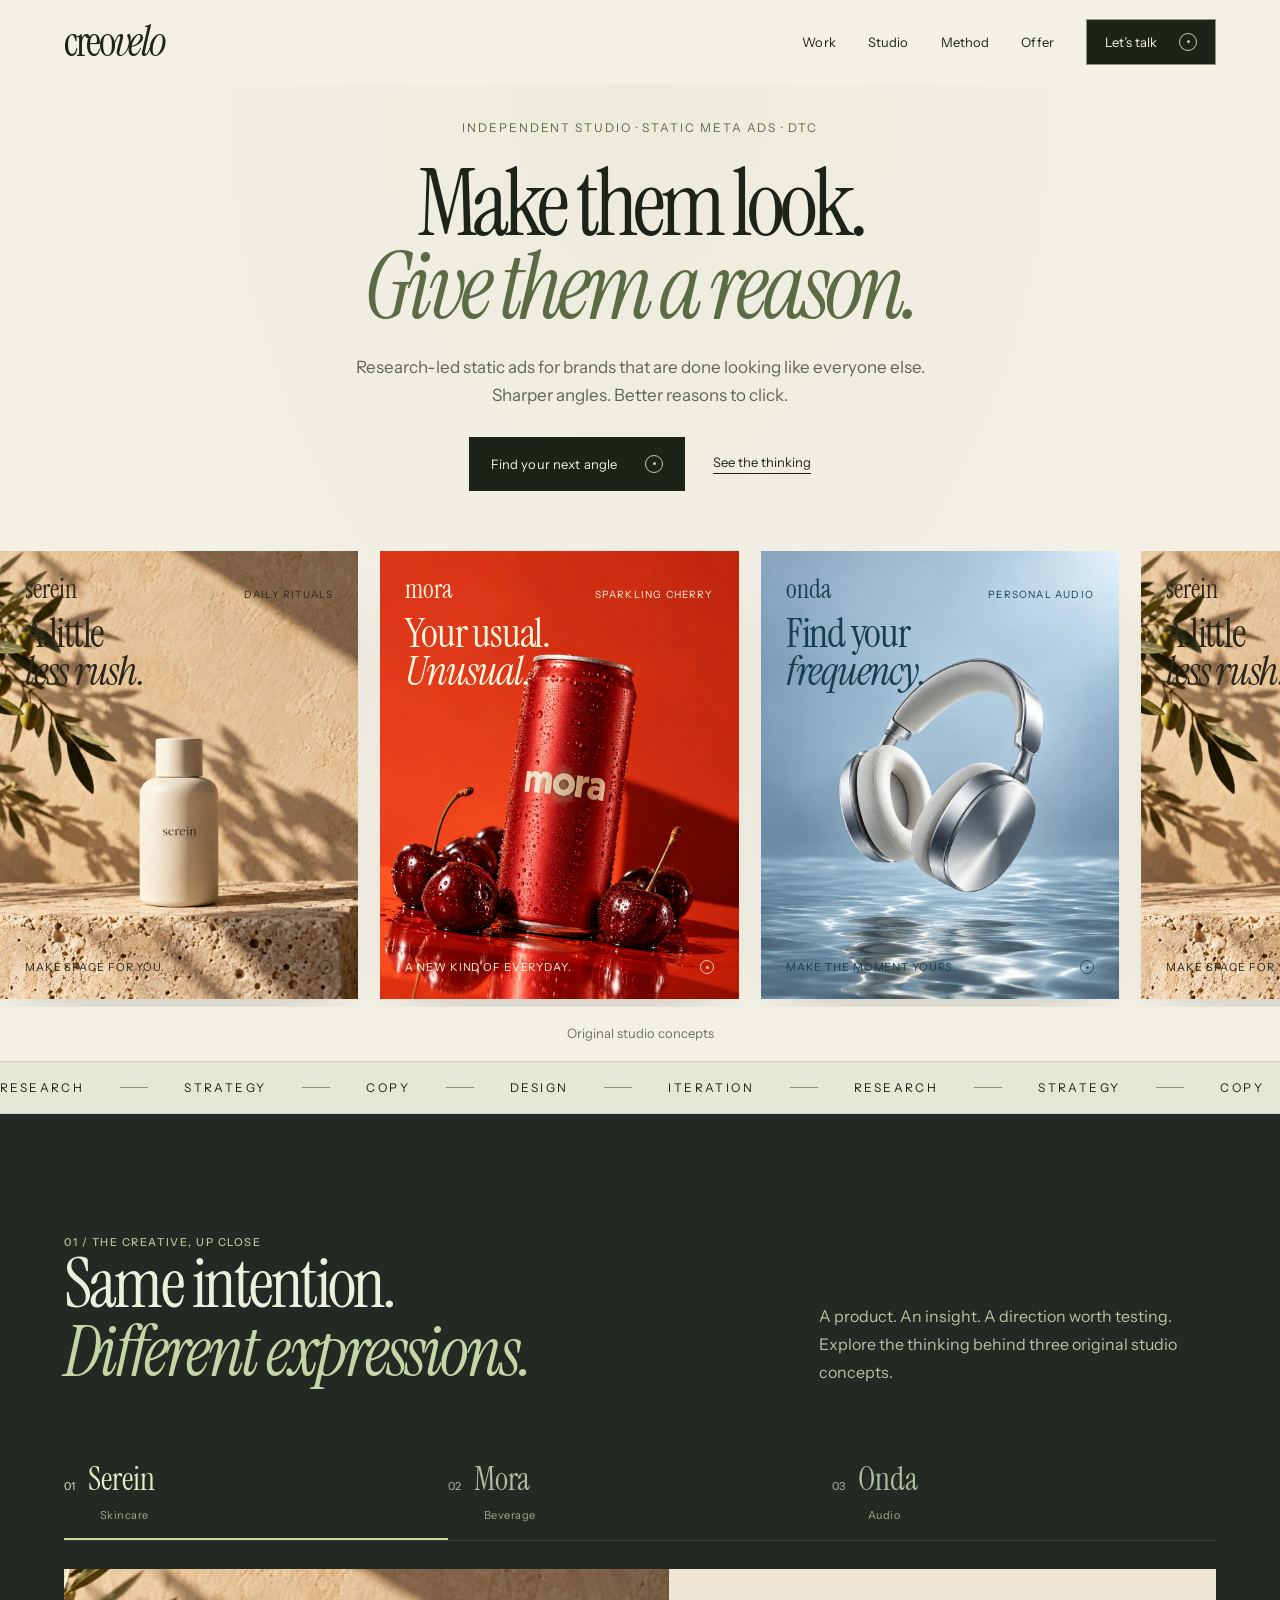
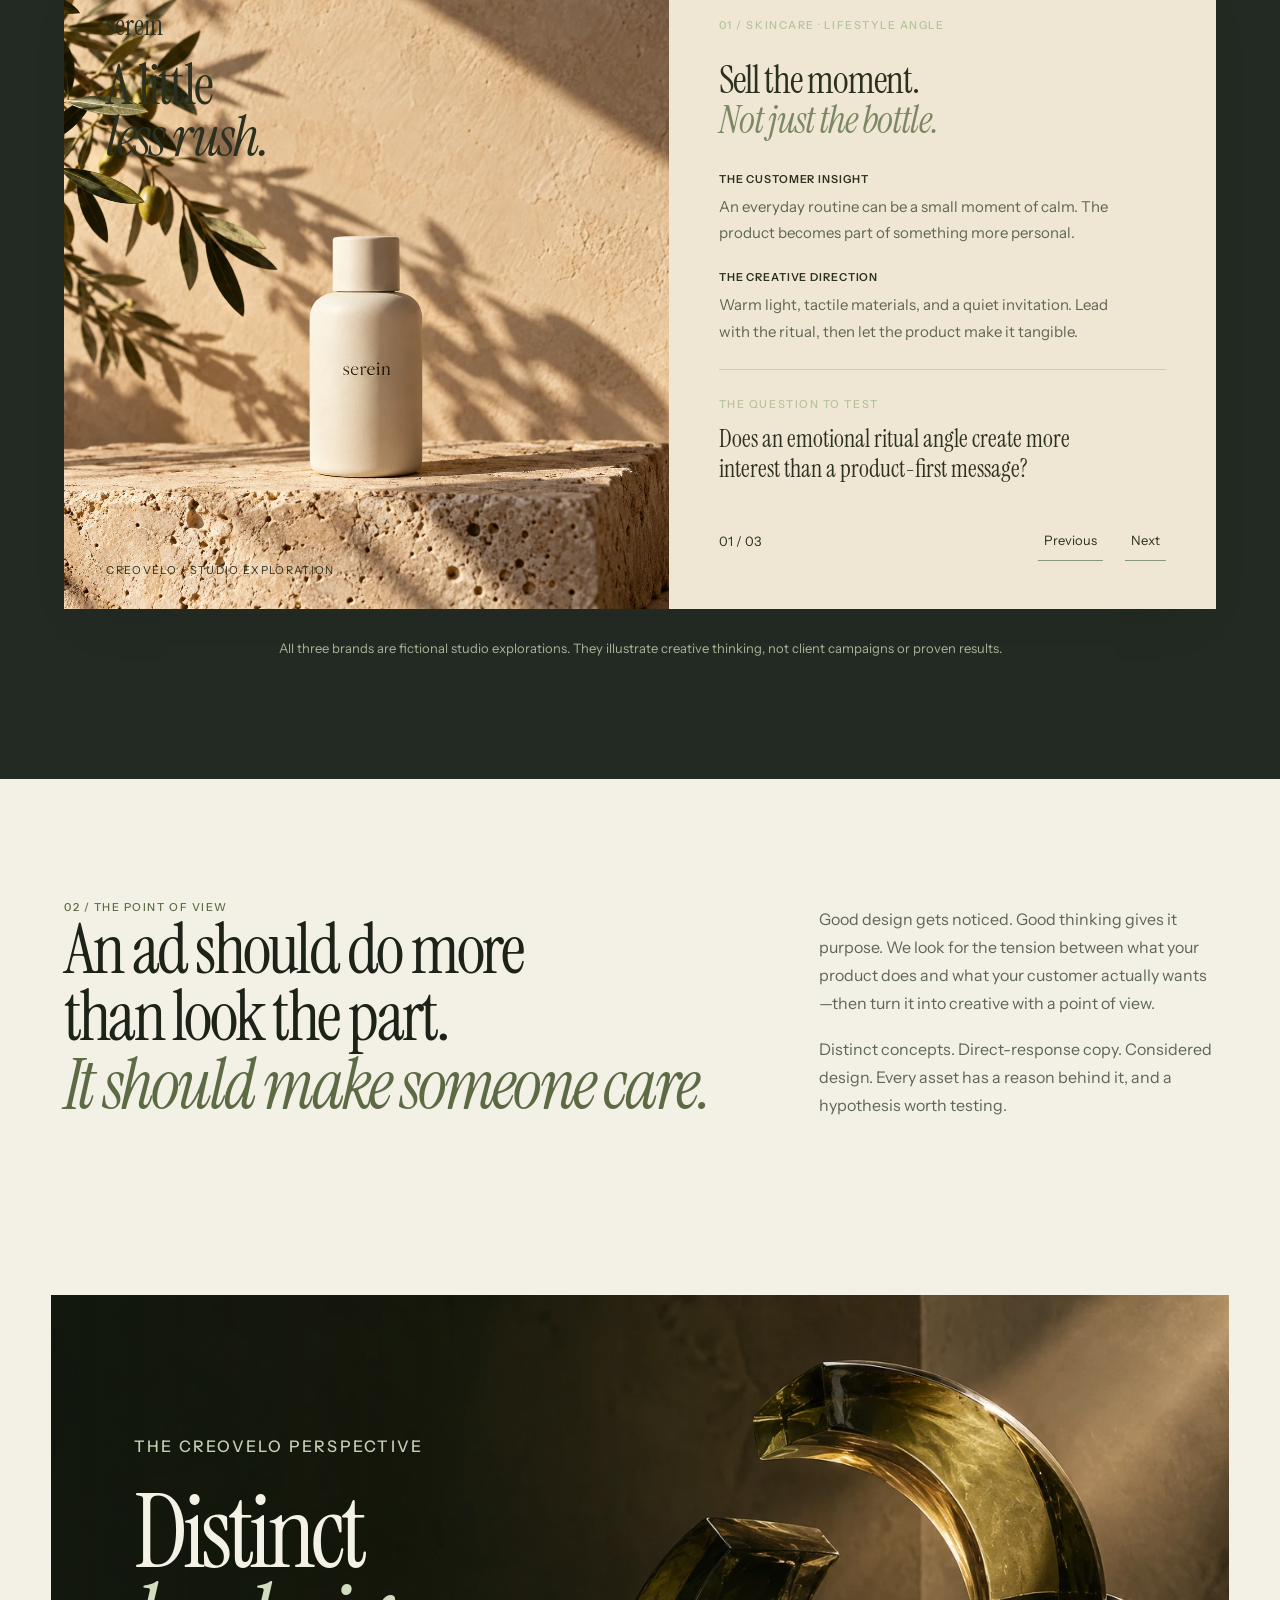
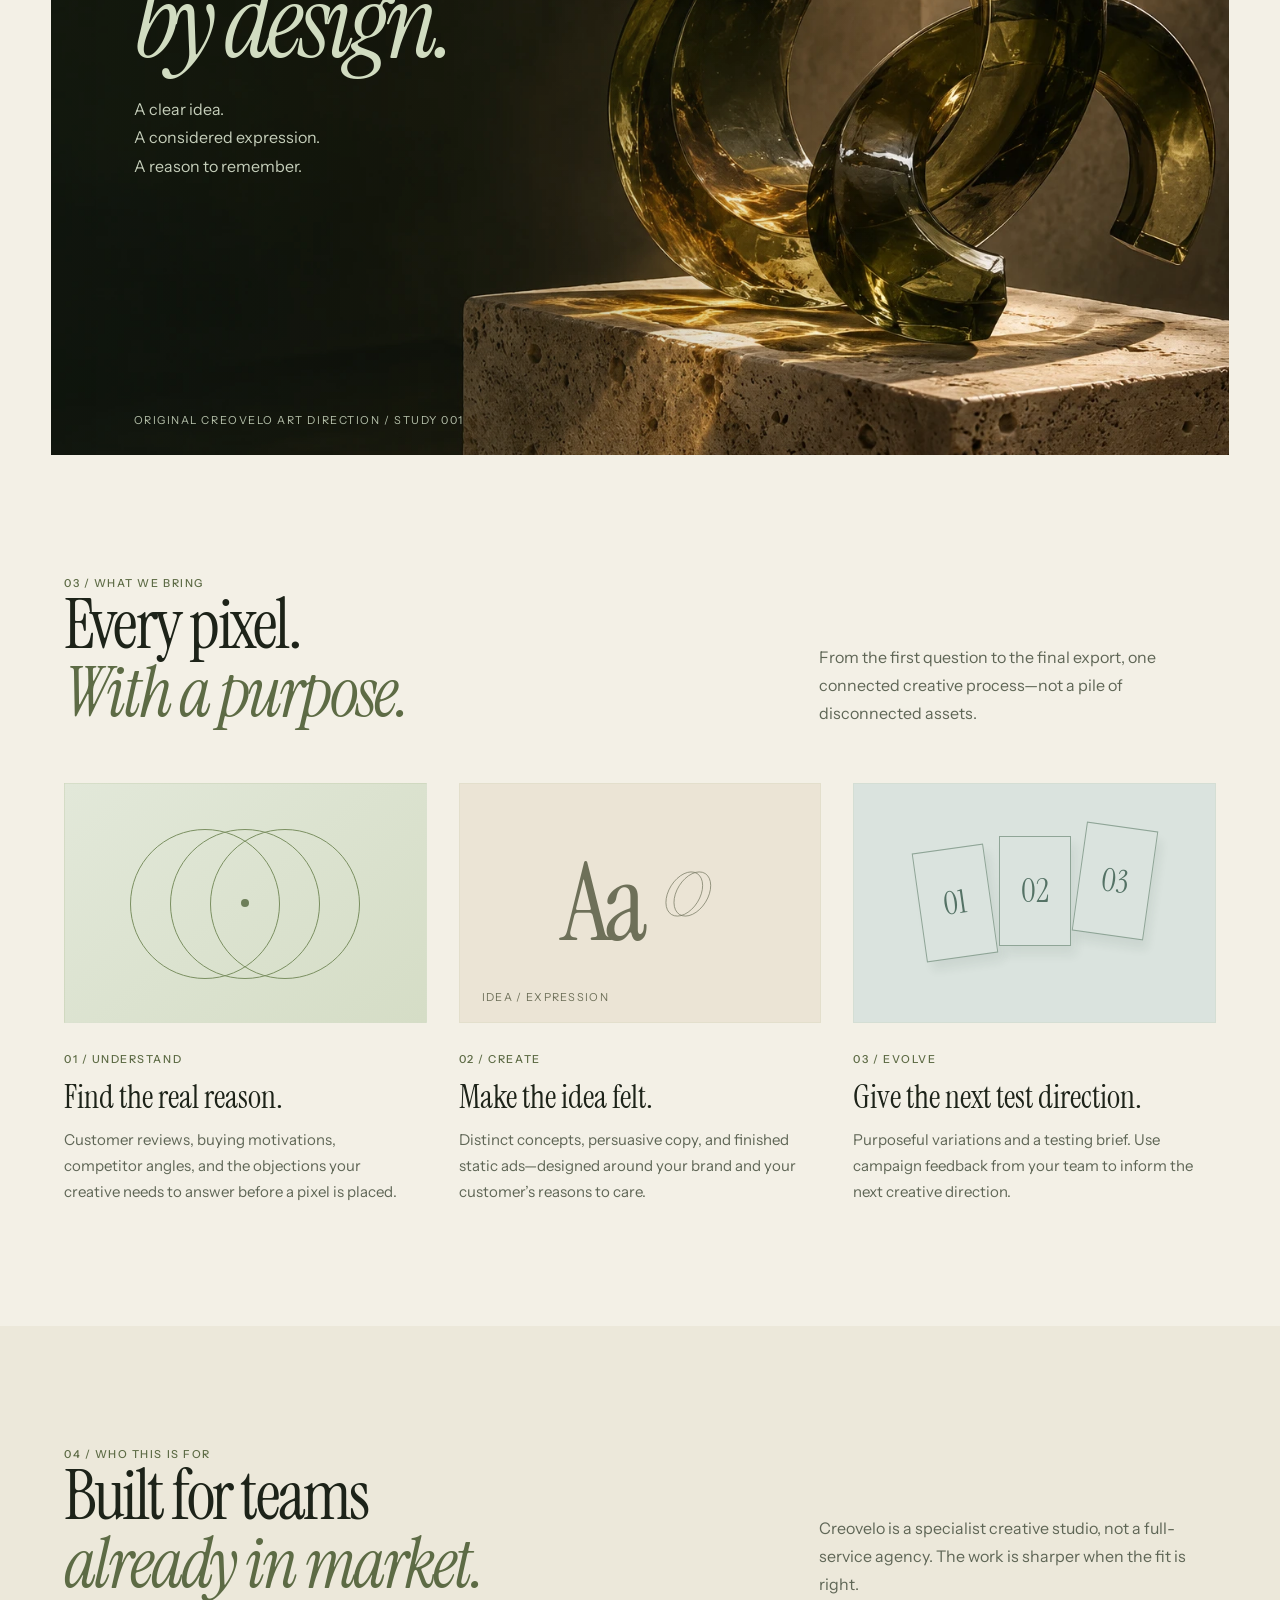
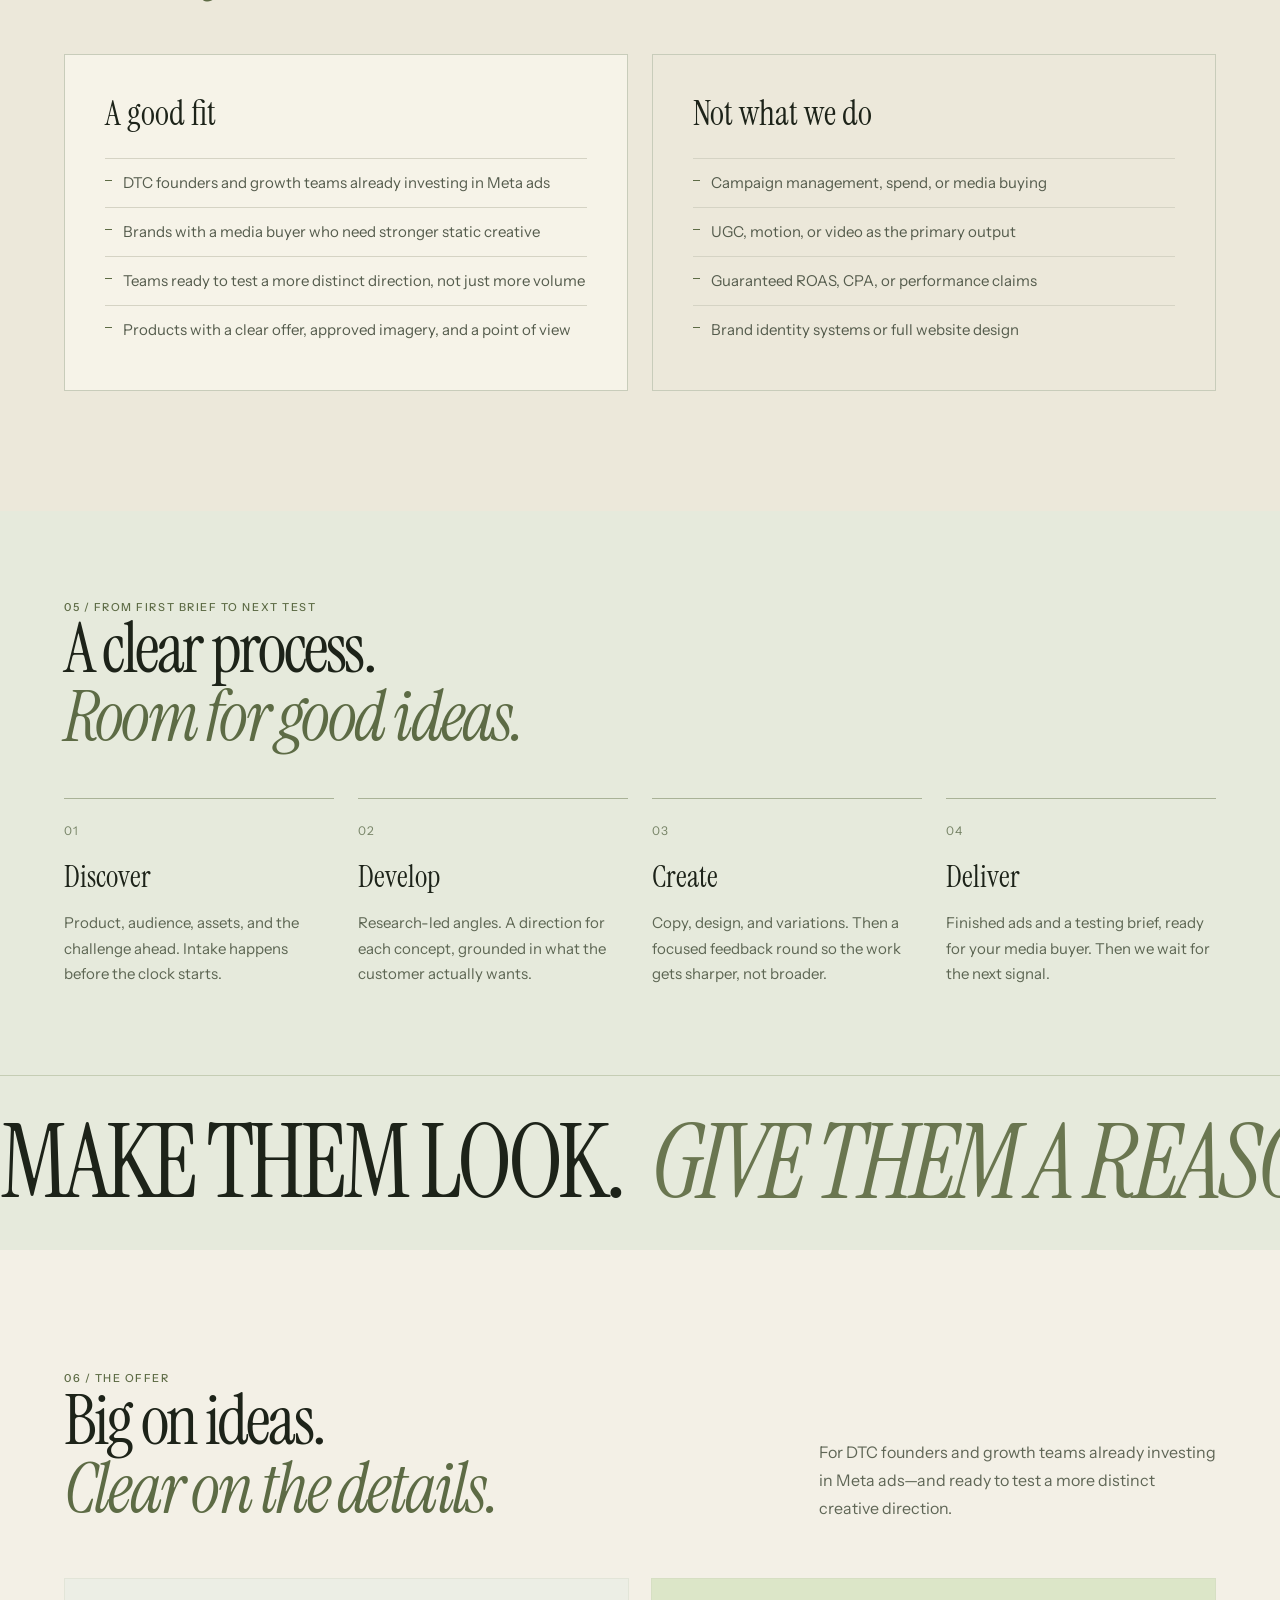
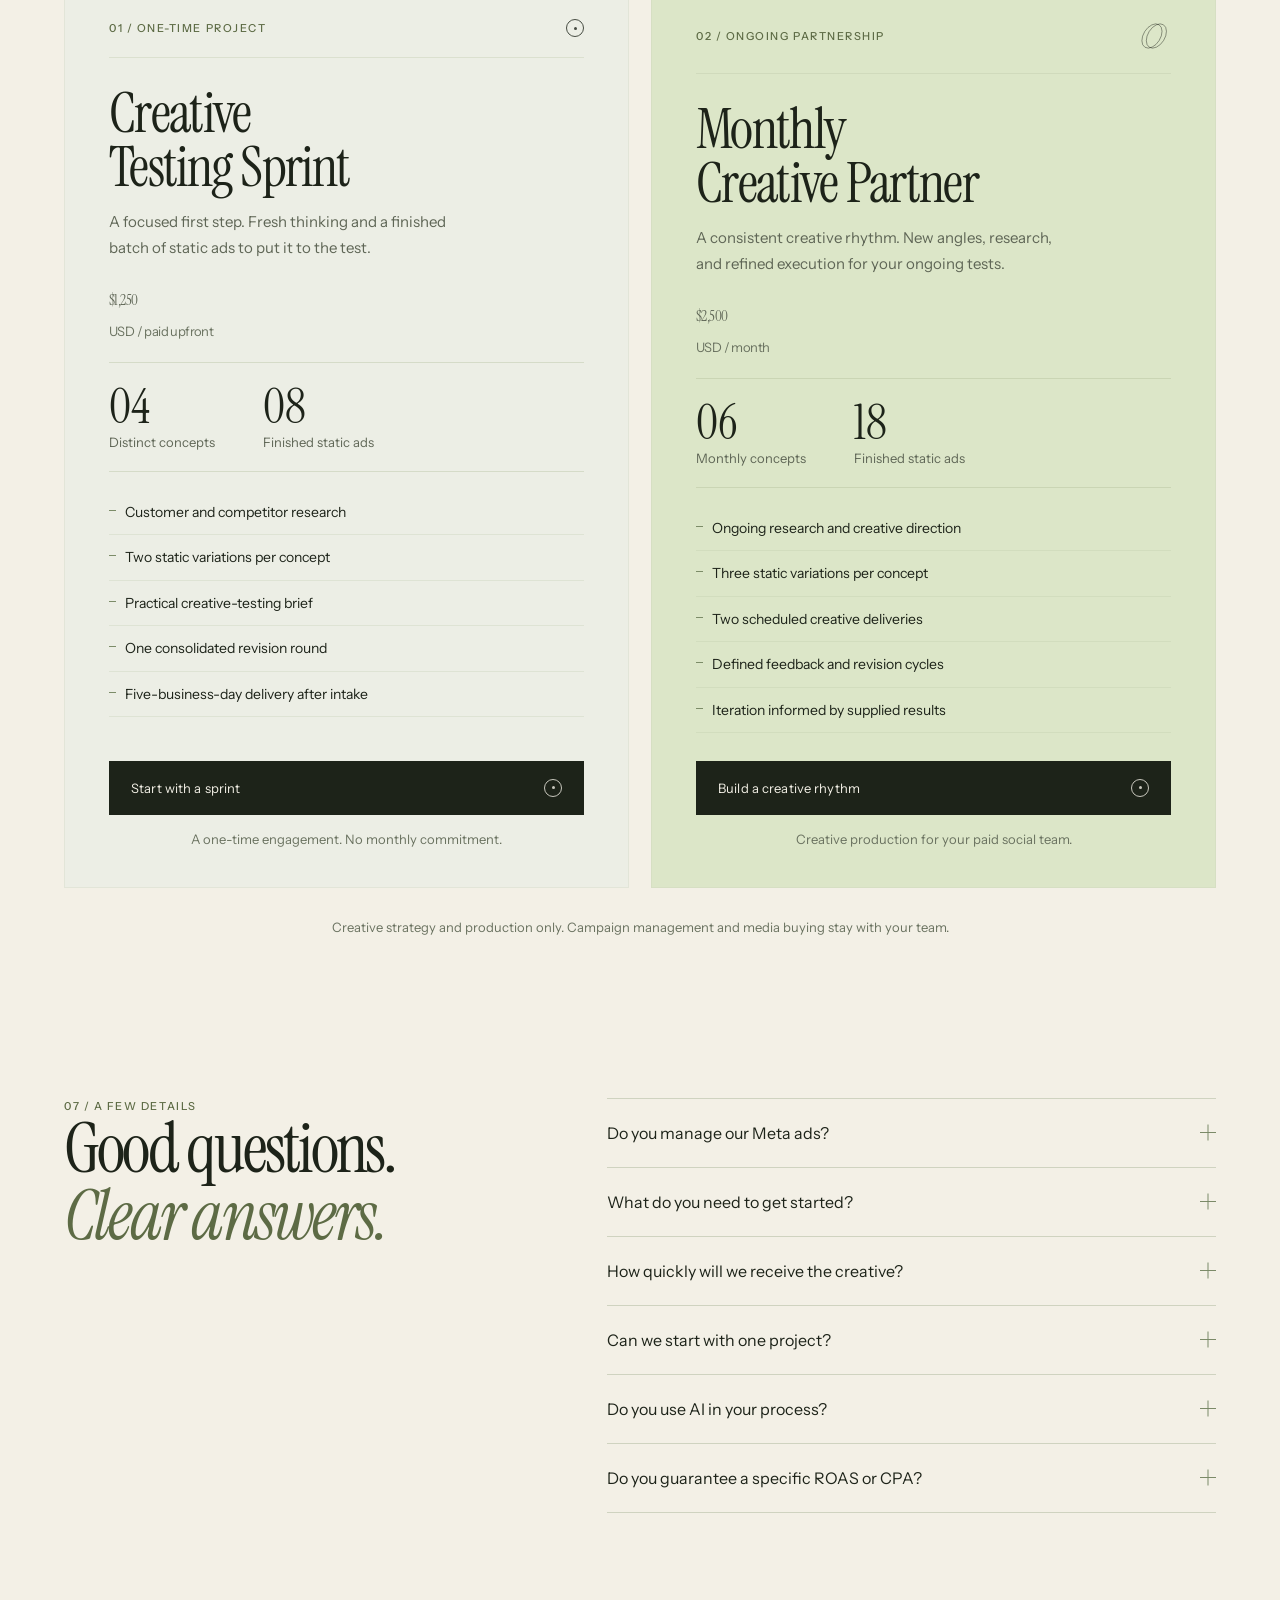
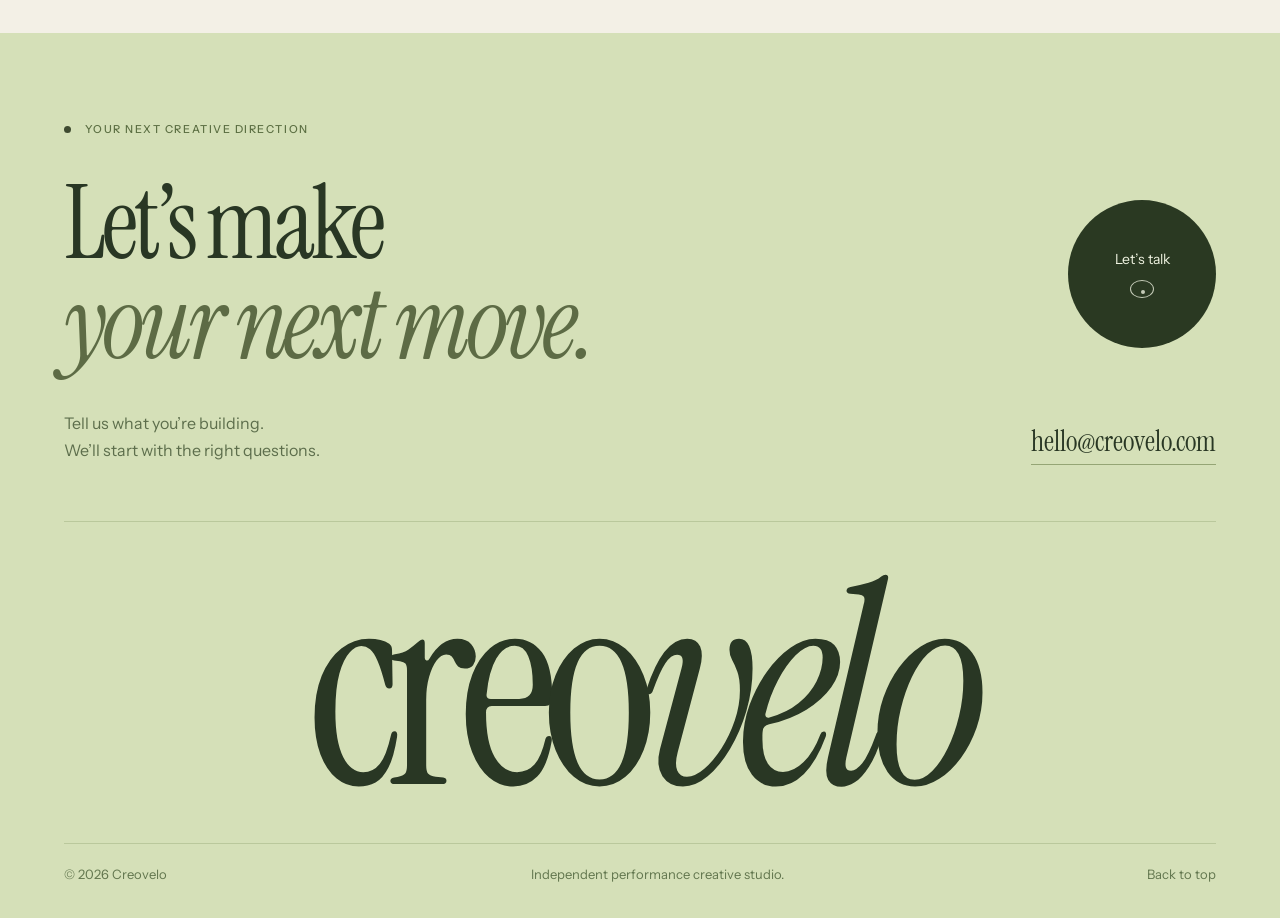
==== commit 7d8366fc: "Keep the concept filmstrip moving and exclusive FAQs Remove pause-on-click for the hero creatives so" ====
--- a/creovelo-github/index.html
+++ b/creovelo-github/index.html
@@ -84,9 +84,29 @@
               <span class="concept-footer">Make the moment yours. <i class="mark" aria-hidden="true"></i></span>
             </a>
           </div>
-        </div>
-      </div>
-      <p class="hero-caption">Original studio concepts · Hover to pause</p>
+          <div class="concept-group" aria-hidden="true">
+            <a class="concept-card theme-serein" href="#work" data-select="serein" tabindex="-1">
+              <img src="studio-concept.webp" alt="" width="1254" height="1254">
+              <span class="concept-brand">serein <small>Daily rituals</small></span>
+              <strong class="concept-title">A little<br><em>less rush.</em></strong>
+              <span class="concept-footer">Make space for you. <i class="mark" aria-hidden="true"></i></span>
+            </a>
+            <a class="concept-card theme-mora" href="#work" data-select="mora" tabindex="-1">
+              <img src="mora-concept.webp" alt="" width="1122" height="1402">
+              <span class="concept-brand">mora <small>Sparkling cherry</small></span>
+              <strong class="concept-title">Your usual.<br><em>Unusual.</em></strong>
+              <span class="concept-footer">A new kind of everyday. <i class="mark" aria-hidden="true"></i></span>
+            </a>
+            <a class="concept-card theme-onda" href="#work" data-select="onda" tabindex="-1">
+              <img src="onda-concept.webp" alt="" width="1122" height="1402">
+              <span class="concept-brand">onda <small>Personal audio</small></span>
+              <strong class="concept-title">Find your<br><em>frequency.</em></strong>
+              <span class="concept-footer">Make the moment yours. <i class="mark" aria-hidden="true"></i></span>
+            </a>
+          </div>
+        </div>
+      </div>
+      <p class="hero-caption">Original studio concepts</p>
     </section>
 
     <div class="ticker" aria-label="Research. Strategy. Copy. Design. Iteration.">
@@ -357,27 +377,27 @@
             <h2>Good questions.<br><em>Clear answers.</em></h2>
           </div>
           <div class="faq-list">
-            <details>
+            <details name="creovelo-faq">
               <summary>Do you manage our Meta ads?<span class="expand" aria-hidden="true"></span></summary>
               <p>Creovelo focuses on research, creative concepts, copy, and static ad production. Your team or media buyer handles campaign setup, spend, and optimization.</p>
             </details>
-            <details>
+            <details name="creovelo-faq">
               <summary>What do you need to get started?<span class="expand" aria-hidden="true"></span></summary>
               <p>Your product information, approved imagery, brand guidelines, and advertising priorities. Existing creative, customer feedback, and campaign results are helpful when available. Sprint delivery begins after intake is complete.</p>
             </details>
-            <details>
+            <details name="creovelo-faq">
               <summary>How quickly will we receive the creative?<span class="expand" aria-hidden="true"></span></summary>
               <p>The Creative Testing Sprint is delivered within five business days after completed intake and receipt of the required brand assets. Monthly work follows two scheduled creative deliveries, with the calendar agreed at kickoff.</p>
             </details>
-            <details>
+            <details name="creovelo-faq">
               <summary>Can we start with one project?<span class="expand" aria-hidden="true"></span></summary>
               <p>Yes. The $1,250 USD Creative Testing Sprint is a one-time engagement: four concepts, two static variations per concept, a testing brief, and one consolidated revision round. There is no obligation to move to a monthly partnership.</p>
             </details>
-            <details>
+            <details name="creovelo-faq">
               <summary>Do you use AI in your process?<span class="expand" aria-hidden="true"></span></summary>
               <p>We use modern creative tools, including AI-assisted workflows where appropriate, alongside customer research, creative direction, and quality review. Every asset is reviewed for brand fit, clarity, and product accuracy.</p>
             </details>
-            <details>
+            <details name="creovelo-faq">
               <summary>Do you guarantee a specific ROAS or CPA?<span class="expand" aria-hidden="true"></span></summary>
               <p>No. Advertising outcomes depend on your offer, media buying, audience, landing page, and other factors. We deliver thoughtful, research-driven creative and clear testing recommendations, without promising a particular result.</p>
             </details>
--- a/creovelo-github/style.css
+++ b/creovelo-github/style.css
@@ -257,19 +257,21 @@
 .concept-track {
   display: flex;
   width: max-content;
-  animation: concept-drift 52s linear infinite;
-  will-change: transform;
-}
-.concept-marquee:hover .concept-track,
-.concept-marquee:focus-within .concept-track {
-  animation-play-state: paused;
+  animation: concept-drift 90s linear infinite;
+  transform: translateZ(0);
+  backface-visibility: hidden;
 }
 .concept-marquee.is-static {
   overflow-x: auto;
-}
+  scroll-snap-type: x mandatory;
+  -webkit-overflow-scrolling: touch;
+  scrollbar-width: none;
+}
+.concept-marquee.is-static::-webkit-scrollbar { display: none; }
 .concept-marquee.is-static .concept-track {
   animation: none;
 }
+.concept-marquee.is-static .concept-card { scroll-snap-align: center; }
 .concept-group {
   display: flex;
   flex-shrink: 0;
@@ -379,8 +381,6 @@
   background: #899774;
   margin-inline: 36px;
 }
-.ticker:hover .ticker-track,
-.statement:hover .ticker-track { animation-play-state: paused; }
 
 .section-head {
   display: grid;
@@ -1052,7 +1052,9 @@
 }
 
 @media (max-width: 820px) {
-  :root { --header: 72px; }
+  :root { --header: 68px; }
+  html, body { overflow-x: clip; max-width: 100%; }
+  .container { width: min(1320px, 88%); }
   .header nav {
     display: none;
     position: fixed;
@@ -1110,48 +1112,69 @@
   html.nav-open .menu-lines:before { transform: translateY(3px) rotate(45deg); }
   html.nav-open .menu-lines:after { transform: translateY(-3px) rotate(-45deg); }
 
-  .hero { padding-top: 36px; }
-  .hero h1 { font-size: clamp(48px, 13vw, 78px); }
-  .hero-lead p { font-size: 16px; }
-  .concept-marquee { margin-top: 32px; }
-  .concept-group { gap: 16px; padding-right: 16px; }
+  .wordmark { font-size: 32px; }
+  .hero { padding: 22px 0 12px; }
+  .hero-kicker {
+    font-size: 10px;
+    letter-spacing: .08em;
+    margin-bottom: 16px;
+    padding-inline: 8%;
+  }
+  .hero h1 { font-size: clamp(36px, 10vw, 56px); letter-spacing: -.045em; }
+  .hero-lead { width: min(620px, 86%); margin-top: 16px; }
+  .hero-lead p { font-size: 15px; line-height: 1.6; }
+  .hero-actions { margin-top: 20px; gap: 16px; }
+  .hero-actions .button { width: min(100%, 420px); min-height: 50px; }
+  .concept-marquee { margin-top: 28px; padding: 4px 0 0; }
+  .concept-group { gap: 14px; padding-right: 14px; }
   .concept-card {
-    flex: 0 0 76vw;
-    width: 76vw;
+    flex: 0 0 min(68vw, 280px);
+    width: min(68vw, 280px);
   }
-  .concept-title { font-size: clamp(34px, 8vw, 52px); }
-  .concept-brand { font-size: 24px; }
-  .concept-track { animation-duration: 42s; }
-  .section { padding-block: 72px; }
-  .project-tabs > button { font-size: 24px; }
+  .concept-title { font-size: clamp(28px, 7vw, 40px); }
+  .concept-brand { font-size: 22px; }
+  .concept-brand small { font-size: 9px; letter-spacing: .06em; max-width: 46%; text-align: right; }
+  .concept-footer { font-size: 10px; letter-spacing: .04em; }
+  .concept-track { animation-duration: 70s; }
+  .hero-caption { font-size: 12px; margin-top: 14px; padding-inline: 6%; }
+  .section { padding-block: 64px; }
+  .section-head { margin-bottom: 36px; }
+  .section-head h2,
+  .studio h2,
+  .faq h2,
+  .process h2 { font-size: clamp(36px, 9vw, 52px); }
+  .project-tabs > button { font-size: 22px; padding: 14px 8px 14px 0; }
   .project-tabs small { display: none; }
   .project-panel { grid-template-columns: 1fr; min-height: 0; }
   .project-visual { min-height: 0; aspect-ratio: 4 / 5; }
-  .project-thinking { padding: 28px 24px; }
-  .project-thinking h3 { font-size: 36px; }
-  .project-hypothesis p { font-size: 23px; }
+  .project-thinking { padding: 24px 20px; }
+  .project-thinking h3 { font-size: 32px; margin: 20px 0 22px; }
+  .project-hypothesis p { font-size: 21px; }
   .chapter-frame {
     margin: 0;
-    height: 640px;
+    height: min(560px, 148vw);
     min-height: 0;
   }
   .chapter-shade { background: linear-gradient(180deg, #14201750 0%, transparent 36%, #122015d4 100%); }
   .chapter-copy {
     top: auto;
-    bottom: 72px;
+    bottom: 64px;
     max-width: 88%;
   }
-  .chapter-copy h2 { font-size: 64px; margin: 18px 0; }
+  .chapter-copy h2 { font-size: clamp(44px, 12vw, 58px); margin: 16px 0; }
+  .chapter-copy p { font-size: 14px; }
   .method-grid,
   .fit-grid,
   .offer-grid,
   .process-steps { grid-template-columns: 1fr; }
   .process-steps { grid-template-columns: 1fr 1fr; }
   .fit-grid article { padding: 28px 24px; }
-  .offer-card { padding: 28px 24px; }
-  .offer-card h3 { font-size: 46px; }
-  .price { font-size: 44px; }
+  .offer-card { padding: 24px 20px; }
+  .offer-card h3 { font-size: clamp(36px, 10vw, 44px); }
+  .price { font-size: 40px; }
   .price span { display: block; margin: 8px 0 0; }
+  .method-grid h3 { font-size: 28px; }
+  .method-art { height: 200px; }
   .process { padding-block: 64px; }
   .process-intro { margin-bottom: 32px; }
   .contact-row,
@@ -1165,9 +1188,13 @@
     gap: 36px;
   }
   .contact-orb:hover { transform: none; }
-  .statement span { font-size: 56px; }
-  dialog { padding: 32px 24px; }
-  dialog h2 { font-size: 42px; }
+  .statement { padding-block: 24px; }
+  .statement span { font-size: clamp(40px, 12vw, 52px); }
+  .contact { padding: 56px 0 24px; }
+  .contact h2 { font-size: clamp(42px, 11vw, 64px); }
+  .footer-wordmark { font-size: clamp(64px, 18vw, 140px); padding: 28px 0 20px; }
+  dialog { padding: 28px 20px; width: min(540px, calc(100% - 20px)); }
+  dialog h2 { font-size: 36px; }
   input, select, textarea { font-size: 16px; }
   footer { flex-wrap: wrap; }
   footer span:nth-child(2) { order: 3; flex-basis: 100%; }
@@ -1177,6 +1204,17 @@
   .process-steps { grid-template-columns: 1fr; }
   .hero-actions { flex-direction: column; }
   .button { width: min(100%, 360px); }
+  .ticker .ticker-track > span { font-size: 11px; letter-spacing: .1em; }
+  .faq-list summary { font-size: 15px; }
+  footer { font-size: 12px; }
+}
+
+@media (max-width: 820px) {
+  .motion-ready .reveal,
+  .motion-ready .reveal.visible {
+    opacity: 1;
+    transform: none;
+  }
 }
 
 @media (prefers-reduced-motion: reduce) {
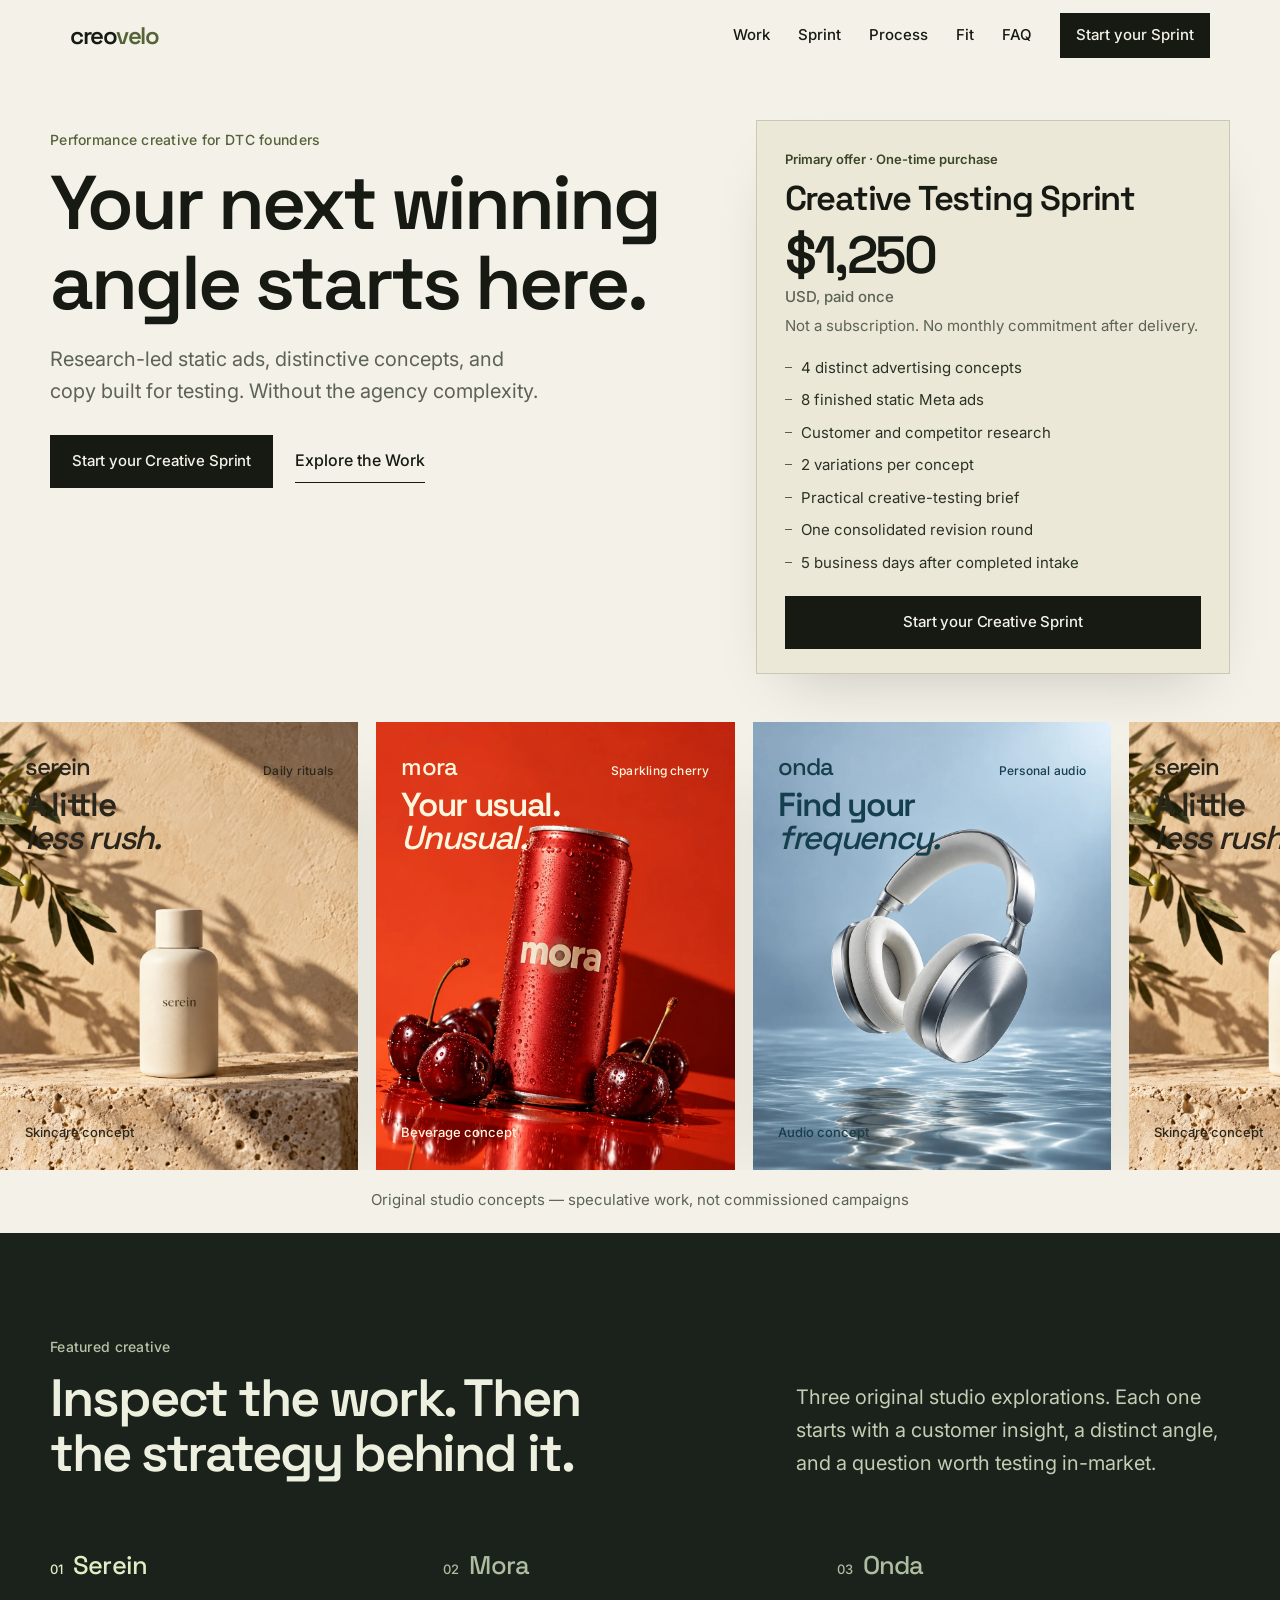
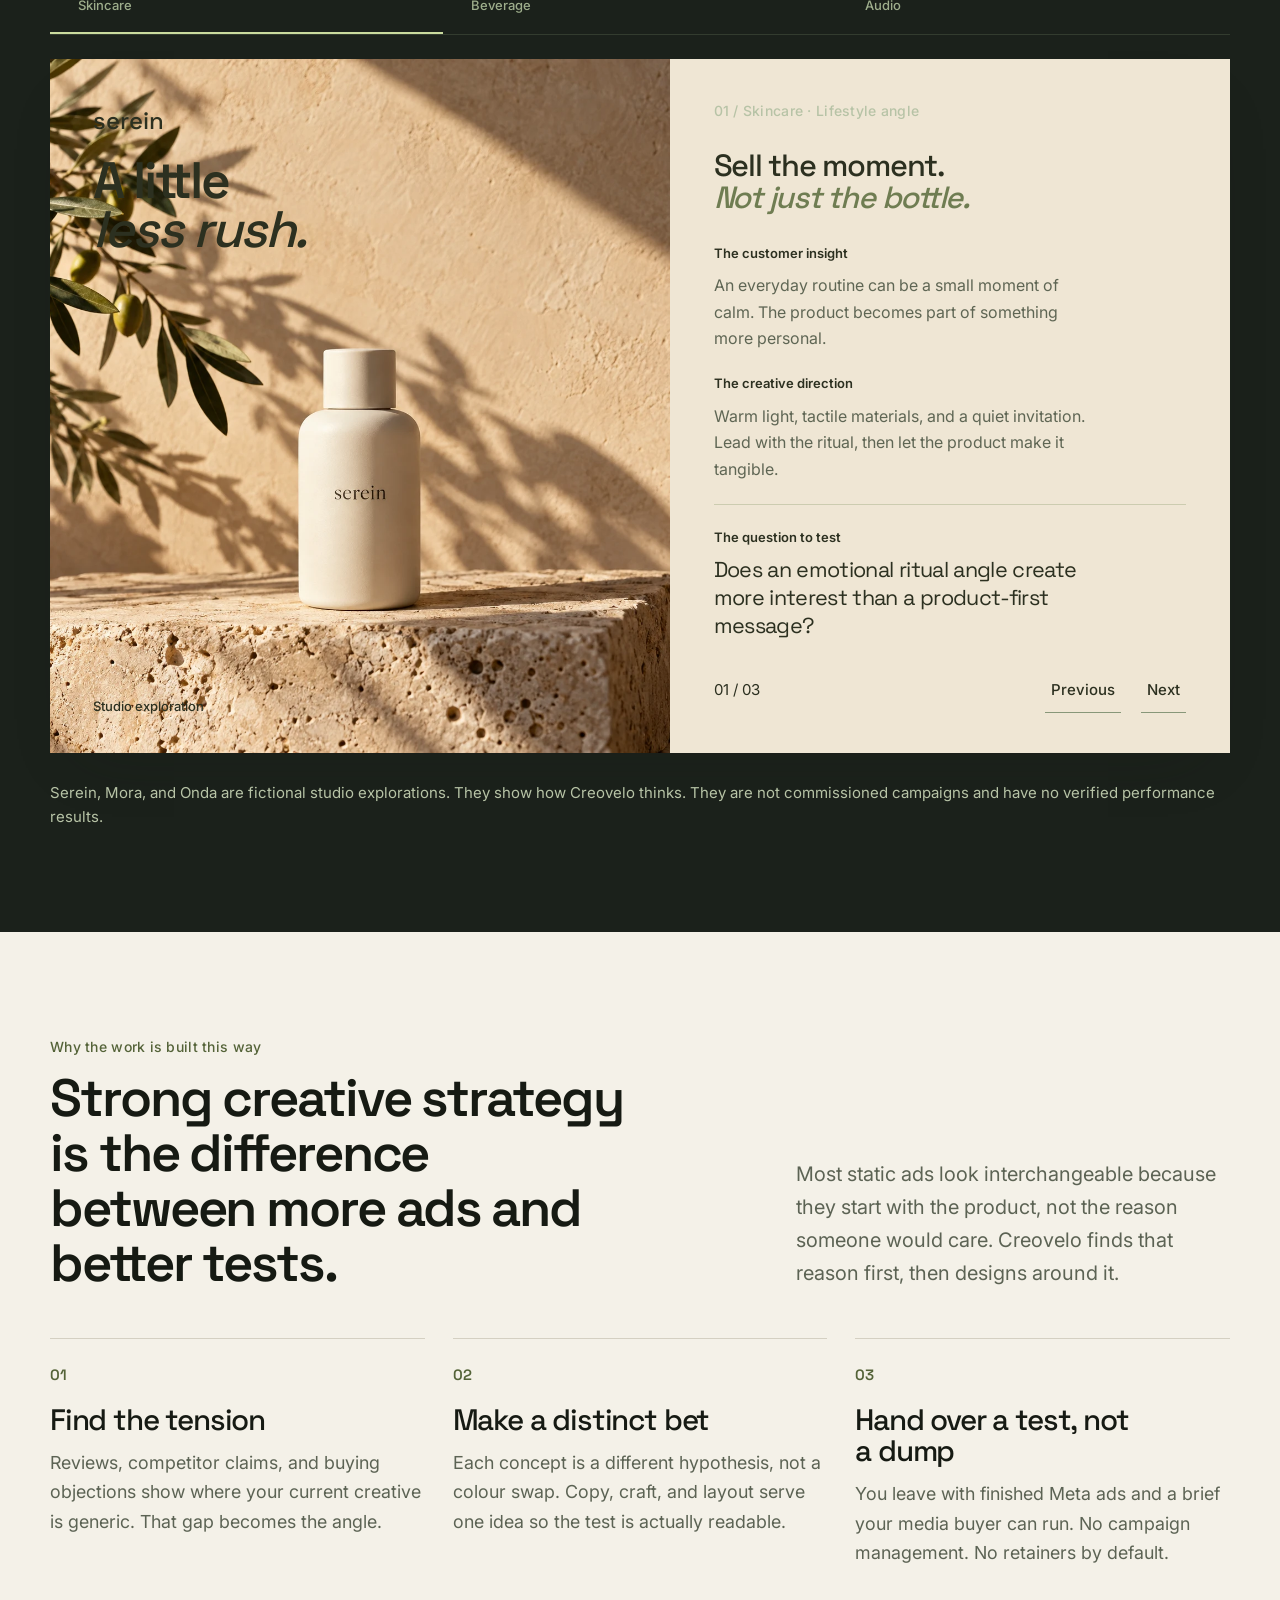
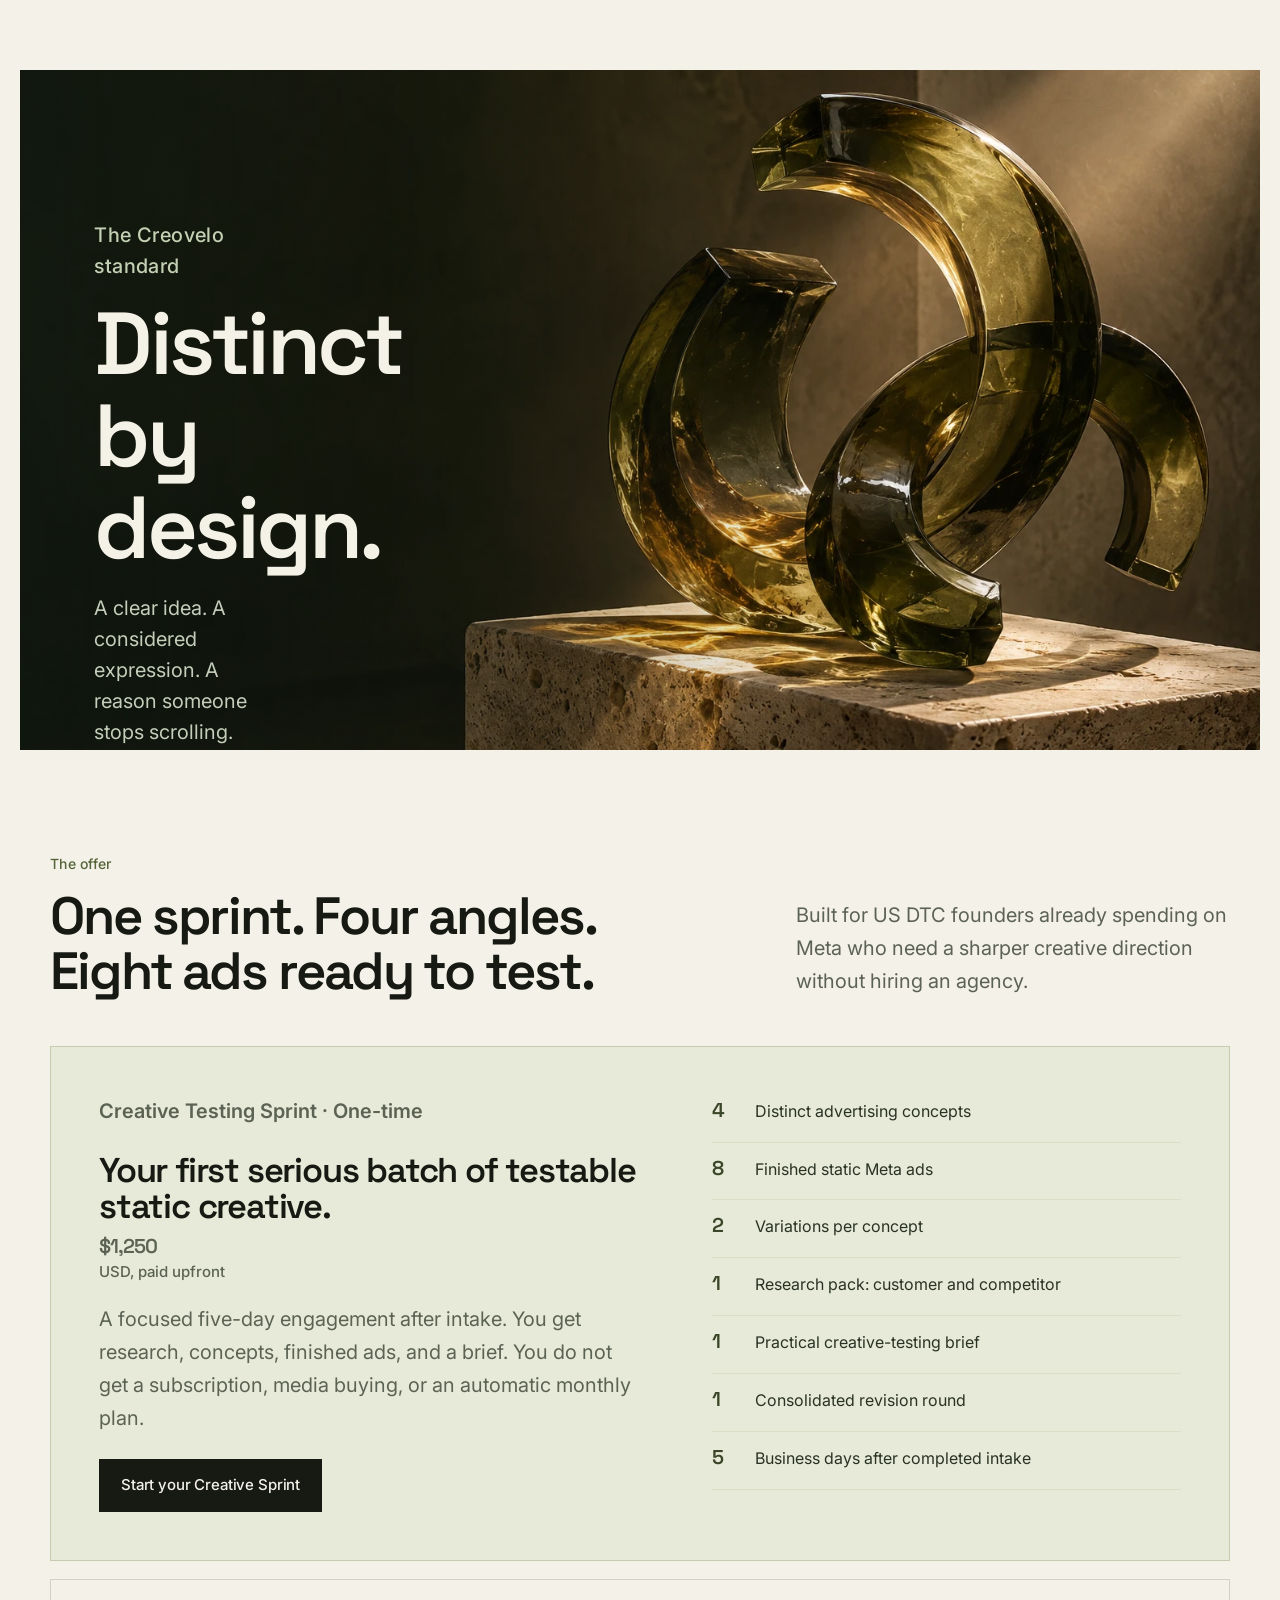
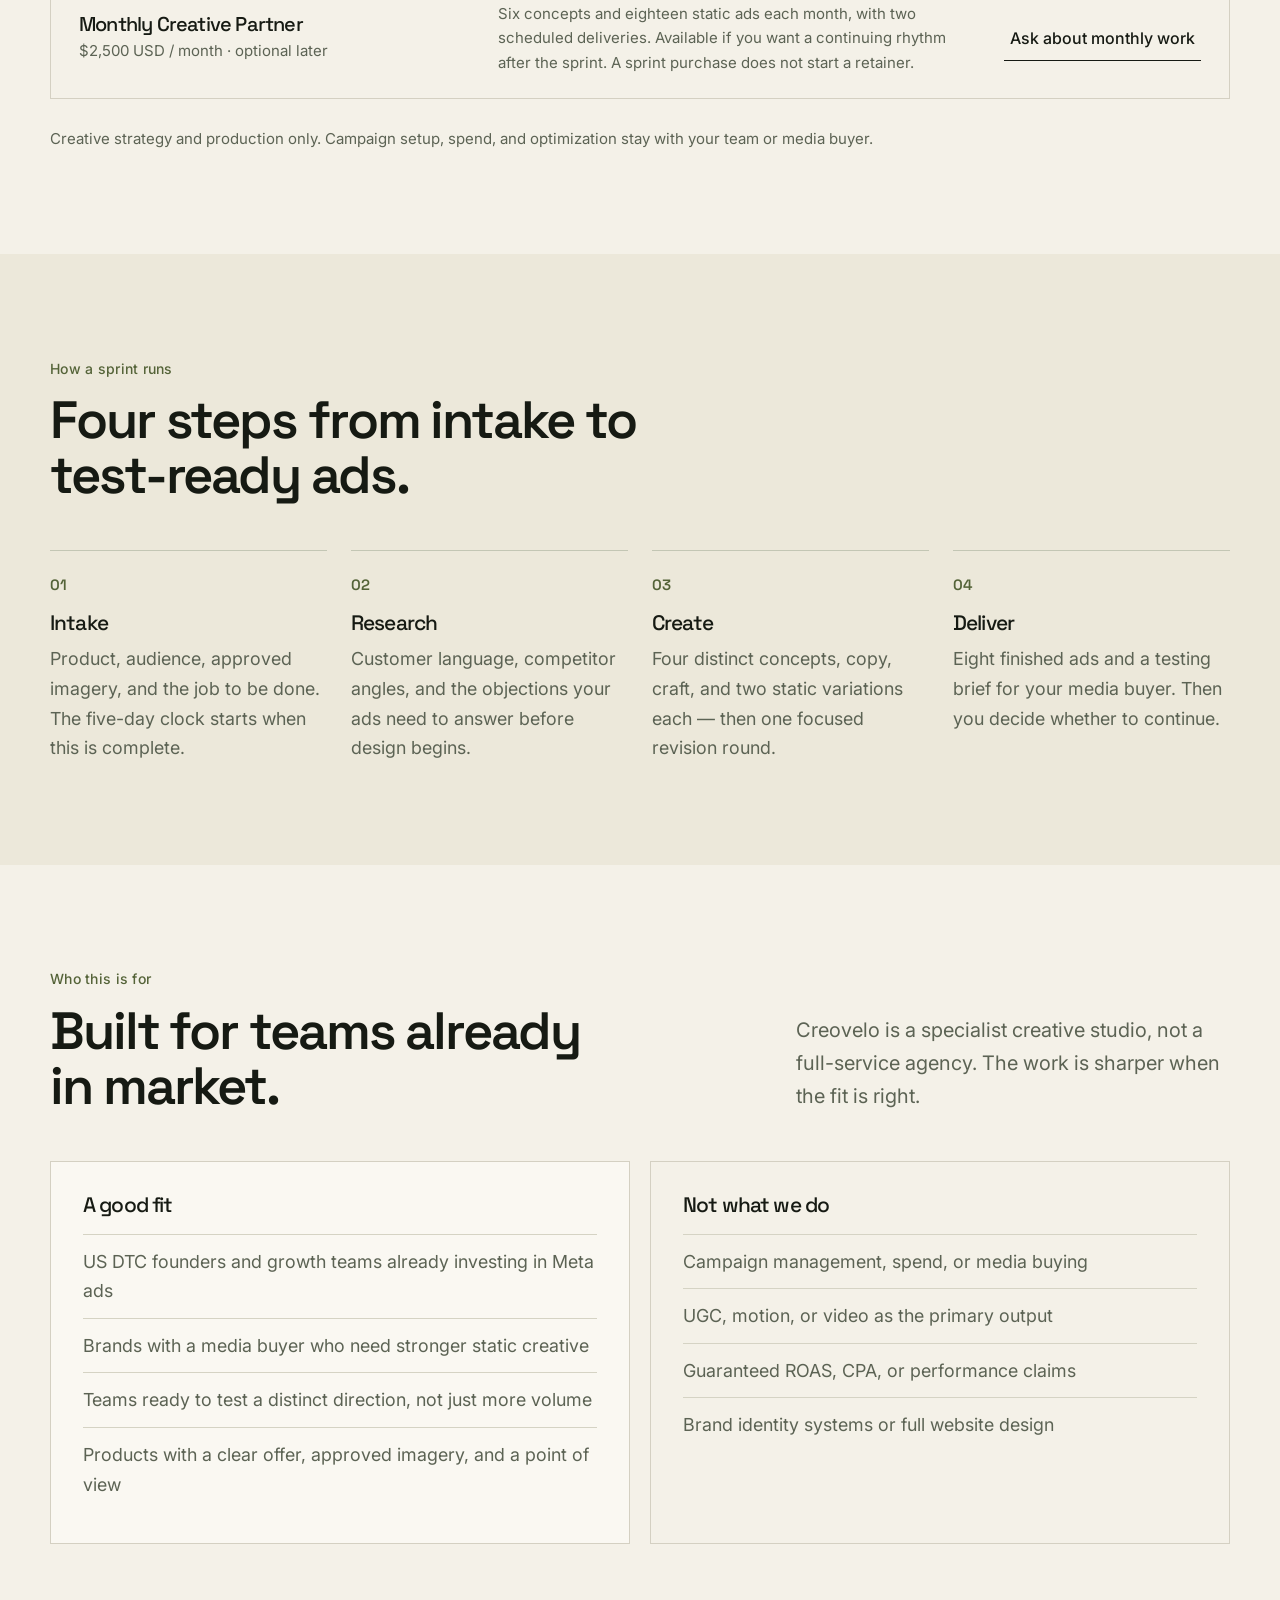
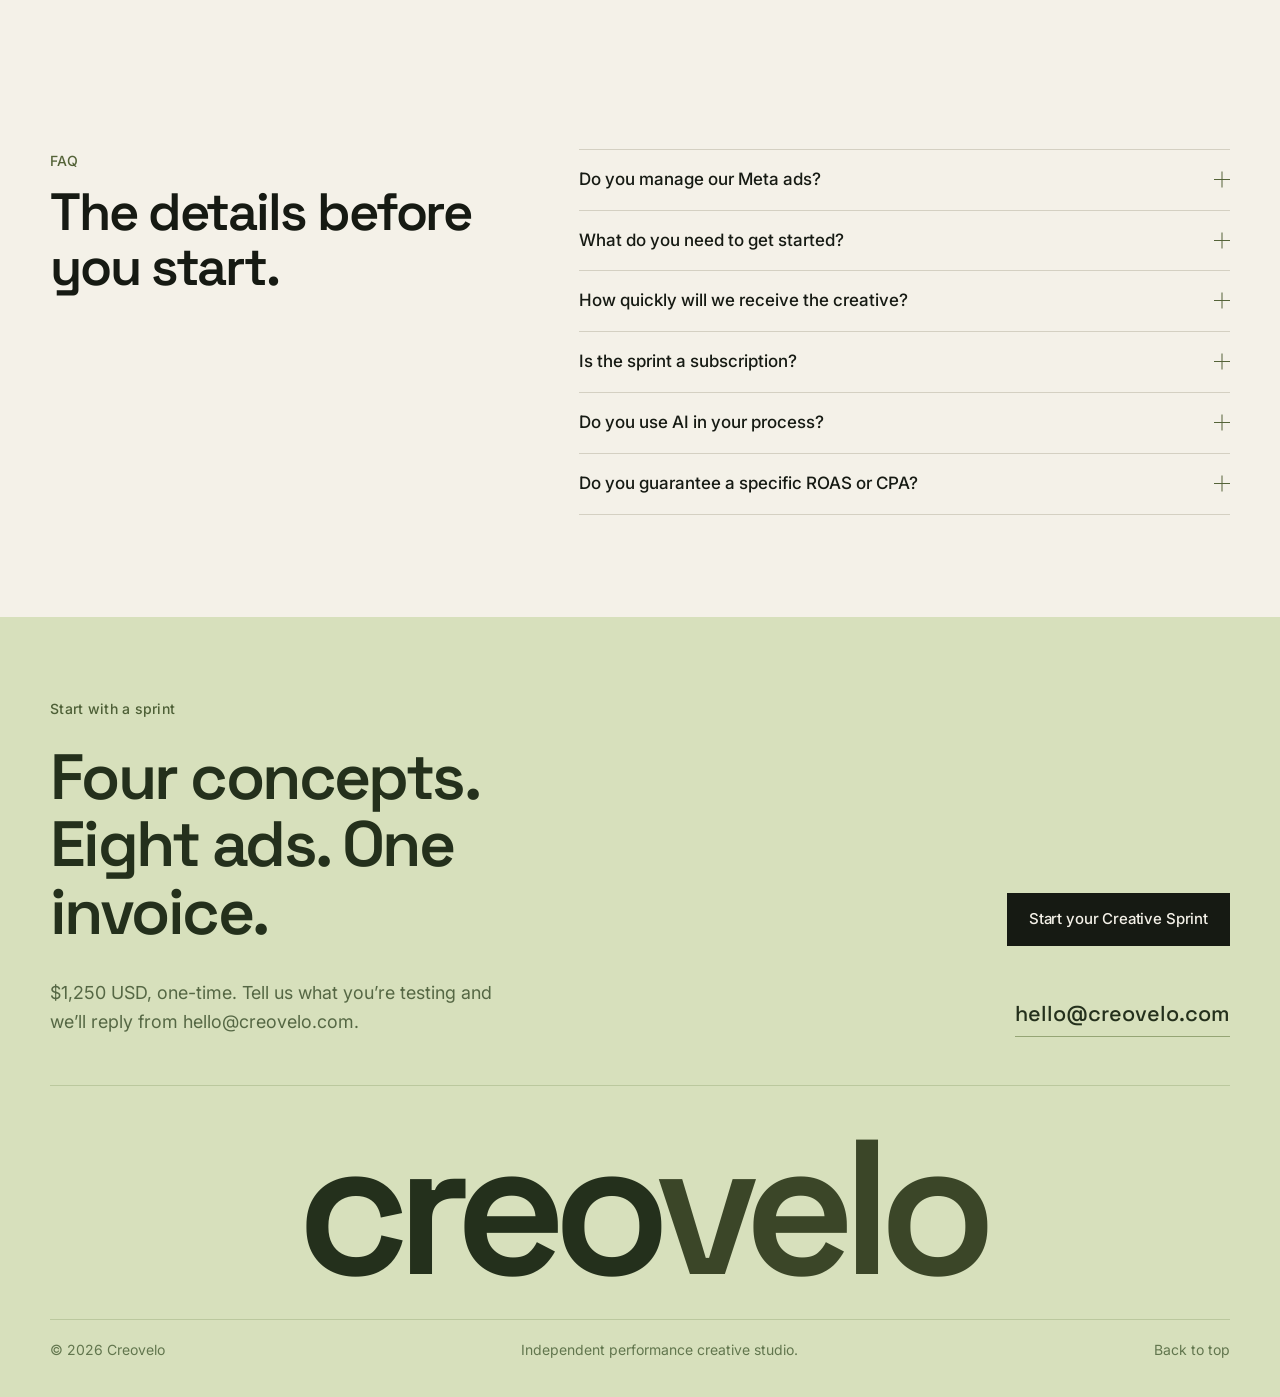
==== commit 47020222: "Rebuild Creovelo around the $1,250 Creative Sprint Replace the type system with Space Grotesk and In" ====
--- a/creovelo-github/index.html
+++ b/creovelo-github/index.html
@@ -3,29 +3,35 @@
 <head>
   <meta charset="utf-8">
   <meta name="viewport" content="width=device-width, initial-scale=1, viewport-fit=cover">
-  <title>Creovelo — Creative built to perform.</title>
-  <meta name="description" content="Creovelo is an independent performance creative studio for DTC brands. Customer research, distinct angles, and beautifully crafted static Meta ads.">
-  <meta name="theme-color" content="#f3f0e6">
-  <meta property="og:title" content="Creovelo — Creative built to perform.">
-  <meta property="og:description" content="Research-led static advertising for ambitious DTC brands.">
+  <title>Creovelo — Your next winning angle starts here.</title>
+  <meta name="description" content="Research-led static ads, distinctive concepts, and copy built for testing. The $1,250 Creative Testing Sprint for US DTC e-commerce founders.">
+  <meta name="theme-color" content="#f4f1e8">
+  <meta property="og:title" content="Creovelo — Your next winning angle starts here.">
+  <meta property="og:description" content="A $1,250 one-time Creative Testing Sprint: 4 concepts, 8 finished static Meta ads, and a practical testing brief.">
   <meta property="og:type" content="website">
   <meta property="og:image" content="studio-concept.webp">
   <link rel="icon" href="favicon.svg" type="image/svg+xml">
   <link rel="preconnect" href="https://fonts.googleapis.com">
   <link rel="preconnect" href="https://fonts.gstatic.com" crossorigin>
-  <link href="https://fonts.googleapis.com/css2?family=Instrument+Sans:ital,wght@0,400;0,500;0,600;1,400&family=Instrument+Serif:ital@0;1&display=swap" rel="stylesheet">
+  <link href="https://fonts.googleapis.com/css2?family=Inter:ital,wght@0,400;0,500;0,600;1,400&family=Space+Grotesk:wght@400;500;600;700&display=swap" rel="stylesheet">
   <link rel="preload" as="image" href="studio-concept.webp">
-  <link rel="stylesheet" href="style.css">
+  <link rel="stylesheet" href="style.css?v=overhaul-1">
   <script type="application/ld+json">
     {
       "@context": "https://schema.org",
       "@type": "ProfessionalService",
       "name": "Creovelo",
-      "description": "Independent performance creative studio for DTC brands. Research-led static Meta ads.",
+      "description": "Independent performance creative studio for US DTC brands. Research-led static Meta ads and a $1,250 Creative Testing Sprint.",
       "url": "https://creovelo.com",
       "email": "hello@creovelo.com",
-      "areaServed": "Worldwide",
-      "serviceType": "Performance creative production"
+      "areaServed": "United States",
+      "serviceType": "Performance creative production",
+      "offers": {
+        "@type": "Offer",
+        "name": "Creative Testing Sprint",
+        "price": "1250",
+        "priceCurrency": "USD"
+      }
     }
   </script>
 </head>
@@ -37,10 +43,11 @@
     <a class="wordmark" href="#top" aria-label="Creovelo home">creo<span>velo</span></a>
     <nav id="navigation" aria-label="Main navigation">
       <a href="#work">Work</a>
-      <a href="#studio">Studio</a>
-      <a href="#method">Method</a>
-      <a href="#offer">Offer</a>
-      <button class="nav-cta" data-contact>Let’s talk <i class="mark" aria-hidden="true"></i></button>
+      <a href="#offer">Sprint</a>
+      <a href="#process">Process</a>
+      <a href="#fit">Fit</a>
+      <a href="#faq">FAQ</a>
+      <button class="nav-cta" data-contact="Creative Testing Sprint">Start your Sprint</button>
     </nav>
     <button class="menu-toggle" aria-label="Open navigation" aria-expanded="false" aria-controls="navigation">
       Menu <span class="menu-lines" aria-hidden="true"></span>
@@ -49,17 +56,33 @@
 
   <main id="main">
     <section class="hero" id="top" aria-labelledby="hero-title">
-      <p class="hero-kicker">Independent studio · Static Meta ads · DTC</p>
-      <h1 id="hero-title">
-        <span>Make them look.</span>
-        <em>Give them a reason.</em>
-      </h1>
-      <div class="hero-lead">
-        <p>Research-led static ads for brands that are done looking like everyone else. Sharper angles. Better reasons to click.</p>
-        <div class="hero-actions">
-          <button class="button" data-contact>Find your next angle <i class="mark" aria-hidden="true"></i></button>
-          <a class="text-link" href="#work">See the thinking</a>
-        </div>
+      <div class="hero-grid">
+        <div class="hero-copy">
+          <p class="kicker">Performance creative for DTC founders</p>
+          <h1 id="hero-title">Your next winning angle starts here.</h1>
+          <p class="hero-lead">Research-led static ads, distinctive concepts, and copy built for testing. Without the agency complexity.</p>
+          <div class="hero-actions">
+            <button class="button" data-contact="Creative Testing Sprint">Start your Creative Sprint</button>
+            <a class="text-link" href="#work">Explore the Work</a>
+          </div>
+        </div>
+
+        <aside class="sprint-card" aria-labelledby="sprint-card-title">
+          <p class="sprint-flag">Primary offer · One-time purchase</p>
+          <h2 id="sprint-card-title">Creative Testing Sprint</h2>
+          <p class="sprint-price">$1,250 <span>USD, paid once</span></p>
+          <p class="sprint-note">Not a subscription. No monthly commitment after delivery.</p>
+          <ul>
+            <li>4 distinct advertising concepts</li>
+            <li>8 finished static Meta ads</li>
+            <li>Customer and competitor research</li>
+            <li>2 variations per concept</li>
+            <li>Practical creative-testing brief</li>
+            <li>One consolidated revision round</li>
+            <li>5 business days after completed intake</li>
+          </ul>
+          <button class="button" data-contact="Creative Testing Sprint">Start your Creative Sprint</button>
+        </aside>
       </div>
 
       <div class="concept-marquee" aria-label="Original studio advertising concepts">
@@ -69,19 +92,19 @@
               <img src="studio-concept.webp" alt="Serein skincare bottle in warm sunlight on limestone" width="1254" height="1254" fetchpriority="high">
               <span class="concept-brand">serein <small>Daily rituals</small></span>
               <strong class="concept-title">A little<br><em>less rush.</em></strong>
-              <span class="concept-footer">Make space for you. <i class="mark" aria-hidden="true"></i></span>
+              <span class="concept-footer">Skincare concept</span>
             </a>
             <a class="concept-card theme-mora" href="#work" data-select="mora">
               <img src="mora-concept.webp" alt="Mora cherry sparkling drink can with condensation against a bright red backdrop" width="1122" height="1402">
               <span class="concept-brand">mora <small>Sparkling cherry</small></span>
               <strong class="concept-title">Your usual.<br><em>Unusual.</em></strong>
-              <span class="concept-footer">A new kind of everyday. <i class="mark" aria-hidden="true"></i></span>
+              <span class="concept-footer">Beverage concept</span>
             </a>
             <a class="concept-card theme-onda" href="#work" data-select="onda">
               <img src="onda-concept.webp" alt="Silver Onda headphones floating above an icy blue reflective surface" width="1122" height="1402">
               <span class="concept-brand">onda <small>Personal audio</small></span>
               <strong class="concept-title">Find your<br><em>frequency.</em></strong>
-              <span class="concept-footer">Make the moment yours. <i class="mark" aria-hidden="true"></i></span>
+              <span class="concept-footer">Audio concept</span>
             </a>
           </div>
           <div class="concept-group" aria-hidden="true">
@@ -89,41 +112,34 @@
               <img src="studio-concept.webp" alt="" width="1254" height="1254">
               <span class="concept-brand">serein <small>Daily rituals</small></span>
               <strong class="concept-title">A little<br><em>less rush.</em></strong>
-              <span class="concept-footer">Make space for you. <i class="mark" aria-hidden="true"></i></span>
+              <span class="concept-footer">Skincare concept</span>
             </a>
             <a class="concept-card theme-mora" href="#work" data-select="mora" tabindex="-1">
               <img src="mora-concept.webp" alt="" width="1122" height="1402">
               <span class="concept-brand">mora <small>Sparkling cherry</small></span>
               <strong class="concept-title">Your usual.<br><em>Unusual.</em></strong>
-              <span class="concept-footer">A new kind of everyday. <i class="mark" aria-hidden="true"></i></span>
+              <span class="concept-footer">Beverage concept</span>
             </a>
             <a class="concept-card theme-onda" href="#work" data-select="onda" tabindex="-1">
               <img src="onda-concept.webp" alt="" width="1122" height="1402">
               <span class="concept-brand">onda <small>Personal audio</small></span>
               <strong class="concept-title">Find your<br><em>frequency.</em></strong>
-              <span class="concept-footer">Make the moment yours. <i class="mark" aria-hidden="true"></i></span>
-            </a>
-          </div>
-        </div>
-      </div>
-      <p class="hero-caption">Original studio concepts</p>
-    </section>
-
-    <div class="ticker" aria-label="Research. Strategy. Copy. Design. Iteration.">
-      <div class="ticker-track">
-        <span>Research <i></i> Strategy <i></i> Copy <i></i> Design <i></i> Iteration <i></i></span>
-        <span aria-hidden="true">Research <i></i> Strategy <i></i> Copy <i></i> Design <i></i> Iteration <i></i></span>
-      </div>
-    </div>
+              <span class="concept-footer">Audio concept</span>
+            </a>
+          </div>
+        </div>
+      </div>
+      <p class="hero-caption">Original studio concepts — speculative work, not commissioned campaigns</p>
+    </section>
 
     <section class="work section" id="work">
       <div class="container">
         <div class="section-head">
           <div>
-            <p class="eyebrow">01 / The creative, up close</p>
-            <h2>Same intention.<br><em>Different expressions.</em></h2>
-          </div>
-          <p>A product. An insight. A direction worth testing. Explore the thinking behind three original studio concepts.</p>
+            <p class="kicker">Featured creative</p>
+            <h2>Inspect the work. Then the strategy behind it.</h2>
+          </div>
+          <p>Three original studio explorations. Each one starts with a customer insight, a distinct angle, and a question worth testing in-market.</p>
         </div>
 
         <div class="project-tabs" role="tablist" aria-label="Choose a creative concept">
@@ -137,10 +153,10 @@
             <img id="project-image" src="studio-concept.webp" alt="Serein fictional skincare concept in warm sunlight" width="1254" height="1254">
             <span id="project-brand">serein</span>
             <h3 id="project-headline">A little<br><em>less rush.</em></h3>
-            <span class="project-visual-label">Creovelo / Studio exploration</span>
+            <span class="project-visual-label">Studio exploration</span>
           </div>
           <div class="project-thinking">
-            <p class="eyebrow" id="project-type">01 / Skincare · Lifestyle angle</p>
+            <p class="kicker" id="project-type">01 / Skincare · Lifestyle angle</p>
             <h3 id="project-statement">Sell the moment.<br><em>Not just the bottle.</em></h3>
             <div class="project-detail">
               <span>The customer insight</span>
@@ -151,7 +167,7 @@
               <p id="project-direction">Warm light, tactile materials, and a quiet invitation. Lead with the ritual, then let the product make it tangible.</p>
             </div>
             <div class="project-hypothesis">
-              <span class="eyebrow">The question to test</span>
+              <span>The question to test</span>
               <p id="project-question">Does an emotional ritual angle create more interest than a product-first message?</p>
             </div>
             <div class="project-controls">
@@ -163,21 +179,35 @@
             </div>
           </div>
         </div>
-        <p class="fine-print">All three brands are fictional studio explorations. They illustrate creative thinking, not client campaigns or proven results.</p>
-      </div>
-    </section>
-
-    <section class="studio section" id="studio">
+        <p class="fine-print">Serein, Mora, and Onda are fictional studio explorations. They show how Creovelo thinks. They are not commissioned campaigns and have no verified performance results.</p>
+      </div>
+    </section>
+
+    <section class="why section" id="why">
       <div class="container">
         <div class="section-head">
           <div>
-            <p class="eyebrow">02 / The point of view</p>
-            <h2>An ad should do more<br>than look the part.<br><em>It should make someone care.</em></h2>
-          </div>
-          <div class="studio-copy">
-            <p>Good design gets noticed. Good thinking gives it purpose. We look for the tension between what your product does and what your customer actually wants—then turn it into creative with a point of view.</p>
-            <p>Distinct concepts. Direct-response copy. Considered design. Every asset has a reason behind it, and a hypothesis worth testing.</p>
-          </div>
+            <p class="kicker">Why the work is built this way</p>
+            <h2>Strong creative strategy is the difference between more ads and better tests.</h2>
+          </div>
+          <p>Most static ads look interchangeable because they start with the product, not the reason someone would care. Creovelo finds that reason first, then designs around it.</p>
+        </div>
+        <div class="why-grid">
+          <article>
+            <span>01</span>
+            <h3>Find the tension</h3>
+            <p>Reviews, competitor claims, and buying objections show where your current creative is generic. That gap becomes the angle.</p>
+          </article>
+          <article>
+            <span>02</span>
+            <h3>Make a distinct bet</h3>
+            <p>Each concept is a different hypothesis, not a colour swap. Copy, craft, and layout serve one idea so the test is actually readable.</p>
+          </article>
+          <article>
+            <span>03</span>
+            <h3>Hand over a test, not a dump</h3>
+            <p>You leave with finished Meta ads and a brief your media buyer can run. No campaign management. No retainers by default.</p>
+          </article>
         </div>
       </div>
     </section>
@@ -187,56 +217,84 @@
         <img src="creovelo-glass.webp" alt="Two intertwined smoked olive glass forms on a limestone plinth, created for Creovelo" width="1536" height="1024" loading="lazy">
         <div class="chapter-shade"></div>
         <div class="chapter-copy">
-          <p class="eyebrow">The Creovelo perspective</p>
-          <h2 id="chapter-title">Distinct<br><em>by design.</em></h2>
-          <p>A clear idea.<br>A considered expression.<br>A reason to remember.</p>
-        </div>
-        <span class="chapter-caption">Original Creovelo art direction / Study 001</span>
-      </div>
-    </section>
-
-    <section class="method section" id="method">
+          <p class="kicker">The Creovelo standard</p>
+          <h2 id="chapter-title">Distinct by design.</h2>
+          <p>A clear idea. A considered expression. A reason someone stops scrolling.</p>
+        </div>
+      </div>
+    </section>
+
+    <section class="offer section" id="offer">
       <div class="container">
         <div class="section-head">
           <div>
-            <p class="eyebrow">03 / What we bring</p>
-            <h2>Every pixel.<br><em>With a purpose.</em></h2>
-          </div>
-          <p>From the first question to the final export, one connected creative process—not a pile of disconnected assets.</p>
-        </div>
-        <div class="method-grid">
-          <article>
-            <div class="method-art art-research" aria-hidden="true">
-              <span class="ring r1"></span>
-              <span class="ring r2"></span>
-              <span class="ring r3"></span>
-              <i></i>
-            </div>
-            <p class="eyebrow">01 / Understand</p>
-            <h3>Find the real reason.</h3>
-            <p>Customer reviews, buying motivations, competitor angles, and the objections your creative needs to answer before a pixel is placed.</p>
-          </article>
-          <article>
-            <div class="method-art art-create" aria-hidden="true">
-              <span>Aa</span>
-              <svg class="studio-mark" viewBox="0 0 100 100" fill="none" aria-hidden="true"><ellipse cx="44" cy="50" rx="25" ry="39" transform="rotate(32 44 50)"/><ellipse cx="57" cy="50" rx="25" ry="39" transform="rotate(32 57 50)"/></svg>
-              <b>Idea / Expression</b>
-            </div>
-            <p class="eyebrow">02 / Create</p>
-            <h3>Make the idea felt.</h3>
-            <p>Distinct concepts, persuasive copy, and finished static ads—designed around your brand and your customer’s reasons to care.</p>
-          </article>
-          <article>
-            <div class="method-art art-iterate" aria-hidden="true">
-              <span>01</span>
-              <span>02</span>
-              <span>03</span>
-            </div>
-            <p class="eyebrow">03 / Evolve</p>
-            <h3>Give the next test direction.</h3>
-            <p>Purposeful variations and a testing brief. Use campaign feedback from your team to inform the next creative direction.</p>
-          </article>
-        </div>
+            <p class="kicker">The offer</p>
+            <h2>One sprint. Four angles. Eight ads ready to test.</h2>
+          </div>
+          <p>Built for US DTC founders already spending on Meta who need a sharper creative direction without hiring an agency.</p>
+        </div>
+
+        <article class="offer-primary">
+          <div class="offer-primary-copy">
+            <p class="sprint-flag">Creative Testing Sprint · One-time</p>
+            <h3>Your first serious batch of testable static creative.</h3>
+            <p class="price">$1,250 <span>USD, paid upfront</span></p>
+            <p>A focused five-day engagement after intake. You get research, concepts, finished ads, and a brief. You do not get a subscription, media buying, or an automatic monthly plan.</p>
+            <button class="button" data-contact="Creative Testing Sprint">Start your Creative Sprint</button>
+          </div>
+          <ul class="offer-deliverables">
+            <li><strong>4</strong> Distinct advertising concepts</li>
+            <li><strong>8</strong> Finished static Meta ads</li>
+            <li><strong>2</strong> Variations per concept</li>
+            <li><strong>1</strong> Research pack: customer and competitor</li>
+            <li><strong>1</strong> Practical creative-testing brief</li>
+            <li><strong>1</strong> Consolidated revision round</li>
+            <li><strong>5</strong> Business days after completed intake</li>
+          </ul>
+        </article>
+
+        <aside class="offer-secondary">
+          <div>
+            <h3>Monthly Creative Partner</h3>
+            <p>$2,500 USD / month · optional later</p>
+          </div>
+          <p>Six concepts and eighteen static ads each month, with two scheduled deliveries. Available if you want a continuing rhythm after the sprint. A sprint purchase does not start a retainer.</p>
+          <button class="text-link" data-contact="Monthly Creative Partner" type="button">Ask about monthly work</button>
+        </aside>
+        <p class="fine-print">Creative strategy and production only. Campaign setup, spend, and optimization stay with your team or media buyer.</p>
+      </div>
+    </section>
+
+    <section class="process section" id="process">
+      <div class="container">
+        <div class="section-head">
+          <div>
+            <p class="kicker">How a sprint runs</p>
+            <h2>Four steps from intake to test-ready ads.</h2>
+          </div>
+        </div>
+        <ol class="process-steps">
+          <li>
+            <span>01</span>
+            <h3>Intake</h3>
+            <p>Product, audience, approved imagery, and the job to be done. The five-day clock starts when this is complete.</p>
+          </li>
+          <li>
+            <span>02</span>
+            <h3>Research</h3>
+            <p>Customer language, competitor angles, and the objections your ads need to answer before design begins.</p>
+          </li>
+          <li>
+            <span>03</span>
+            <h3>Create</h3>
+            <p>Four distinct concepts, copy, craft, and two static variations each — then one focused revision round.</p>
+          </li>
+          <li>
+            <span>04</span>
+            <h3>Deliver</h3>
+            <p>Eight finished ads and a testing brief for your media buyer. Then you decide whether to continue.</p>
+          </li>
+        </ol>
       </div>
     </section>
 
@@ -244,8 +302,8 @@
       <div class="container">
         <div class="section-head">
           <div>
-            <p class="eyebrow">04 / Who this is for</p>
-            <h2>Built for teams<br><em>already in market.</em></h2>
+            <p class="kicker">Who this is for</p>
+            <h2>Built for teams already in market.</h2>
           </div>
           <p>Creovelo is a specialist creative studio, not a full-service agency. The work is sharper when the fit is right.</p>
         </div>
@@ -253,9 +311,9 @@
           <article>
             <h3>A good fit</h3>
             <ul>
-              <li>DTC founders and growth teams already investing in Meta ads</li>
+              <li>US DTC founders and growth teams already investing in Meta ads</li>
               <li>Brands with a media buyer who need stronger static creative</li>
-              <li>Teams ready to test a more distinct direction, not just more volume</li>
+              <li>Teams ready to test a distinct direction, not just more volume</li>
               <li>Products with a clear offer, approved imagery, and a point of view</li>
             </ul>
           </article>
@@ -272,134 +330,37 @@
       </div>
     </section>
 
-    <section class="process" id="process">
-      <div class="container">
-        <div class="process-intro">
-          <p class="eyebrow">05 / From first brief to next test</p>
-          <h2>A clear process.<br><em>Room for good ideas.</em></h2>
-        </div>
-        <ol class="process-steps">
-          <li>
-            <span>01</span>
-            <h3>Discover</h3>
-            <p>Product, audience, assets, and the challenge ahead. Intake happens before the clock starts.</p>
-          </li>
-          <li>
-            <span>02</span>
-            <h3>Develop</h3>
-            <p>Research-led angles. A direction for each concept, grounded in what the customer actually wants.</p>
-          </li>
-          <li>
-            <span>03</span>
-            <h3>Create</h3>
-            <p>Copy, design, and variations. Then a focused feedback round so the work gets sharper, not broader.</p>
-          </li>
-          <li>
-            <span>04</span>
-            <h3>Deliver</h3>
-            <p>Finished ads and a testing brief, ready for your media buyer. Then we wait for the next signal.</p>
-          </li>
-        </ol>
-      </div>
-    </section>
-
-    <div class="statement" aria-hidden="true">
-      <div class="ticker-track">
-        <span>Make them look. <em>Give them a reason.</em> <svg class="studio-mark" viewBox="0 0 100 100" fill="none"><ellipse cx="44" cy="50" rx="25" ry="39" transform="rotate(32 44 50)"/><ellipse cx="57" cy="50" rx="25" ry="39" transform="rotate(32 57 50)"/></svg></span>
-        <span>Make them look. <em>Give them a reason.</em> <svg class="studio-mark" viewBox="0 0 100 100" fill="none"><ellipse cx="44" cy="50" rx="25" ry="39" transform="rotate(32 44 50)"/><ellipse cx="57" cy="50" rx="25" ry="39" transform="rotate(32 57 50)"/></svg></span>
-      </div>
-    </div>
-
-    <section class="offer section" id="offer">
-      <div class="container">
-        <div class="section-head">
-          <div>
-            <p class="eyebrow">06 / The offer</p>
-            <h2>Big on ideas.<br><em>Clear on the details.</em></h2>
-          </div>
-          <p>For DTC founders and growth teams already investing in Meta ads—and ready to test a more distinct creative direction.</p>
-        </div>
-        <div class="offer-grid">
-          <article class="offer-card">
-            <div class="offer-top">
-              <p class="eyebrow">01 / One-time project</p>
-              <i class="mark" aria-hidden="true"></i>
-            </div>
-            <h3>Creative<br>Testing Sprint</h3>
-            <p>A focused first step. Fresh thinking and a finished batch of static ads to put it to the test.</p>
-            <p class="price">$1,250 <span>USD / paid upfront</span></p>
-            <div class="offer-stats">
-              <div><strong>04</strong><span>Distinct concepts</span></div>
-              <div><strong>08</strong><span>Finished static ads</span></div>
-            </div>
-            <ul>
-              <li>Customer and competitor research</li>
-              <li>Two static variations per concept</li>
-              <li>Practical creative-testing brief</li>
-              <li>One consolidated revision round</li>
-              <li>Five-business-day delivery after intake</li>
-            </ul>
-            <button class="button" data-contact="Creative Testing Sprint">Start with a sprint <i class="mark" aria-hidden="true"></i></button>
-            <small>A one-time engagement. No monthly commitment.</small>
-          </article>
-          <article class="offer-card featured">
-            <div class="offer-top">
-              <p class="eyebrow">02 / Ongoing partnership</p>
-              <svg class="studio-mark" viewBox="0 0 100 100" fill="none" aria-hidden="true"><ellipse cx="44" cy="50" rx="25" ry="39" transform="rotate(32 44 50)"/><ellipse cx="57" cy="50" rx="25" ry="39" transform="rotate(32 57 50)"/></svg>
-            </div>
-            <h3>Monthly<br>Creative Partner</h3>
-            <p>A consistent creative rhythm. New angles, research, and refined execution for your ongoing tests.</p>
-            <p class="price">$2,500 <span>USD / month</span></p>
-            <div class="offer-stats">
-              <div><strong>06</strong><span>Monthly concepts</span></div>
-              <div><strong>18</strong><span>Finished static ads</span></div>
-            </div>
-            <ul>
-              <li>Ongoing research and creative direction</li>
-              <li>Three static variations per concept</li>
-              <li>Two scheduled creative deliveries</li>
-              <li>Defined feedback and revision cycles</li>
-              <li>Iteration informed by supplied results</li>
-            </ul>
-            <button class="button" data-contact="Monthly Creative Partner">Build a creative rhythm <i class="mark" aria-hidden="true"></i></button>
-            <small>Creative production for your paid social team.</small>
-          </article>
-        </div>
-        <p class="fine-print">Creative strategy and production only. Campaign management and media buying stay with your team.</p>
-      </div>
-    </section>
-
     <section class="faq section" id="faq">
       <div class="container">
         <div class="faq-layout">
           <div>
-            <p class="eyebrow">07 / A few details</p>
-            <h2>Good questions.<br><em>Clear answers.</em></h2>
+            <p class="kicker">FAQ</p>
+            <h2>The details before you start.</h2>
           </div>
           <div class="faq-list">
             <details name="creovelo-faq">
               <summary>Do you manage our Meta ads?<span class="expand" aria-hidden="true"></span></summary>
-              <p>Creovelo focuses on research, creative concepts, copy, and static ad production. Your team or media buyer handles campaign setup, spend, and optimization.</p>
+              <p>No. Creovelo handles research, concepts, copy, and static ad production. Your team or media buyer runs campaign setup, spend, and optimization.</p>
             </details>
             <details name="creovelo-faq">
               <summary>What do you need to get started?<span class="expand" aria-hidden="true"></span></summary>
-              <p>Your product information, approved imagery, brand guidelines, and advertising priorities. Existing creative, customer feedback, and campaign results are helpful when available. Sprint delivery begins after intake is complete.</p>
+              <p>Product information, approved imagery, brand guidelines, and advertising priorities. Existing creative and customer feedback help. Sprint delivery begins after intake is complete.</p>
             </details>
             <details name="creovelo-faq">
               <summary>How quickly will we receive the creative?<span class="expand" aria-hidden="true"></span></summary>
-              <p>The Creative Testing Sprint is delivered within five business days after completed intake and receipt of the required brand assets. Monthly work follows two scheduled creative deliveries, with the calendar agreed at kickoff.</p>
-            </details>
-            <details name="creovelo-faq">
-              <summary>Can we start with one project?<span class="expand" aria-hidden="true"></span></summary>
-              <p>Yes. The $1,250 USD Creative Testing Sprint is a one-time engagement: four concepts, two static variations per concept, a testing brief, and one consolidated revision round. There is no obligation to move to a monthly partnership.</p>
+              <p>The Creative Testing Sprint is delivered within five business days after completed intake and receipt of the required brand assets.</p>
+            </details>
+            <details name="creovelo-faq">
+              <summary>Is the sprint a subscription?<span class="expand" aria-hidden="true"></span></summary>
+              <p>No. The $1,250 Creative Testing Sprint is a one-time purchase. There is no monthly commitment and no obligation to move to the $2,500 monthly partnership.</p>
             </details>
             <details name="creovelo-faq">
               <summary>Do you use AI in your process?<span class="expand" aria-hidden="true"></span></summary>
-              <p>We use modern creative tools, including AI-assisted workflows where appropriate, alongside customer research, creative direction, and quality review. Every asset is reviewed for brand fit, clarity, and product accuracy.</p>
+              <p>We use modern creative tools, including AI-assisted workflows where appropriate, alongside research, direction, and quality review. Every asset is checked for brand fit, clarity, and product accuracy.</p>
             </details>
             <details name="creovelo-faq">
               <summary>Do you guarantee a specific ROAS or CPA?<span class="expand" aria-hidden="true"></span></summary>
-              <p>No. Advertising outcomes depend on your offer, media buying, audience, landing page, and other factors. We deliver thoughtful, research-driven creative and clear testing recommendations, without promising a particular result.</p>
+              <p>No. Outcomes depend on offer, media buying, audience, and landing page. We deliver research-led creative and a clear testing brief, without promising a particular result.</p>
             </details>
           </div>
         </div>
@@ -408,16 +369,16 @@
 
     <section class="contact" id="contact">
       <div class="container">
-        <p class="eyebrow"><span class="dot"></span> Your next creative direction</p>
+        <p class="kicker">Start with a sprint</p>
         <div class="contact-row">
-          <h2>Let’s make<br><em>your next move.</em></h2>
-          <button class="contact-orb" data-contact aria-label="Start a conversation">Let’s talk <i class="mark" aria-hidden="true"></i></button>
+          <h2>Four concepts. Eight ads. One invoice.</h2>
+          <button class="button" data-contact="Creative Testing Sprint">Start your Creative Sprint</button>
         </div>
         <div class="contact-meta">
-          <p>Tell us what you’re building.<br>We’ll start with the right questions.</p>
+          <p>$1,250 USD, one-time. Tell us what you’re testing and we’ll reply from hello@creovelo.com.</p>
           <a href="mailto:hello@creovelo.com">hello@creovelo.com</a>
         </div>
-        <a class="footer-wordmark" href="#top" aria-label="Back to top">creo<em>velo</em></a>
+        <a class="footer-wordmark" href="#top" aria-label="Back to top">creo<span>velo</span></a>
         <footer>
           <span>© <span id="year">2026</span> Creovelo</span>
           <span>Independent performance creative studio.</span>
@@ -429,19 +390,25 @@
 
   <dialog id="contact-dialog" aria-labelledby="dialog-title">
     <button class="dialog-close" type="button" aria-label="Close contact form"><span></span></button>
-    <p class="eyebrow">A good place to begin</p>
-    <h2 id="dialog-title">Tell us about<br><em>your brand.</em></h2>
-    <p class="dialog-lead">A few details to start the conversation. Nothing is sent until you hit send in your email app.</p>
+    <p class="kicker">Inquiry</p>
+    <h2 id="dialog-title">Start your Creative Sprint</h2>
+    <p class="dialog-lead">A few details to begin. We’ll email you back at the address you share.</p>
     <form id="contact-form">
       <label>Your name
         <input name="name" autocomplete="name" required placeholder="Alex Morgan" maxlength="100">
       </label>
+      <label>Your email
+        <input name="email" type="email" autocomplete="email" required placeholder="you@brand.com" maxlength="200">
+      </label>
+      <label class="hp" aria-hidden="true">Company website
+        <input name="company_website" tabindex="-1" autocomplete="off">
+      </label>
       <label>Brand or website
         <input name="brand" required placeholder="Your brand name or website" maxlength="200">
       </label>
       <label>I’m interested in
         <select name="service">
-          <option>Creative Testing Sprint</option>
+          <option selected>Creative Testing Sprint</option>
           <option>Monthly Creative Partner</option>
           <option>Let’s find the right fit</option>
         </select>
@@ -449,12 +416,12 @@
       <label>What are you looking to test?
         <textarea name="goals" rows="3" placeholder="Your product, current creative challenges, or a new direction…" maxlength="3000"></textarea>
       </label>
-      <button class="button" type="submit">Continue in email <i class="mark" aria-hidden="true"></i></button>
-      <p class="form-note">Opens a draft to hello@creovelo.com. If nothing opens, email us directly.</p>
       <p id="form-status" role="status"></p>
+      <button class="button" type="submit">Send inquiry</button>
+      <p class="form-note">Sent to Creovelo. We’ll reply from hello@creovelo.com.</p>
     </form>
   </dialog>
 
-  <script src="app.js" defer></script>
+  <script src="app.js?v=overhaul-1" defer></script>
 </body>
 </html>
--- a/creovelo-github/style.css
+++ b/creovelo-github/style.css
@@ -1,76 +1,83 @@
 :root {
-  --paper: #f3f0e6;
-  --paper-deep: #e7e3d3;
-  --cream: #faf8f1;
-  --ink: #1d2319;
+  --paper: #f4f1e8;
+  --paper-deep: #e8e3d4;
+  --cream: #faf8f2;
+  --ink: #161a13;
   --ink-soft: #2a3224;
-  --olive: #5d6b45;
-  --olive-deep: #3e4a30;
-  --moss: #8a9868;
-  --muted: #6a7260;
-  --line: #cfd3c0;
-  --line-soft: #ddd8c8;
+  --olive: #546338;
+  --olive-deep: #3b4628;
+  --moss: #7d8b5a;
+  --muted: #5c6354;
+  --line: #d4d0c2;
   --serein: #efe6d4;
   --mora: #f3e0d4;
   --onda: #dbe6e4;
-  --serif: "Instrument Serif", Georgia, serif;
-  --sans: "Instrument Sans", Arial, sans-serif;
-  --header: 84px;
+  --display: "Space Grotesk", "Avenir Next", "Segoe UI", sans-serif;
+  --sans: Inter, "Helvetica Neue", Arial, sans-serif;
+  --header: 72px;
   --ease: cubic-bezier(.19, 1, .22, 1);
-  --shadow: 0 24px 48px -28px #1d231940;
+  --shadow: 0 28px 60px -32px #161a1340;
+  --text: clamp(1rem, 0.96rem + 0.2vw, 1.125rem);
+  --lead: clamp(1.0625rem, 1rem + 0.35vw, 1.25rem);
+  --h1: clamp(2.5rem, 1.4rem + 4.2vw, 5.25rem);
+  --h2: clamp(2rem, 1.2rem + 2.6vw, 3.5rem);
+  --h3: clamp(1.35rem, 1.1rem + 1vw, 1.85rem);
 }
 
 * { box-sizing: border-box; }
-html { scroll-behavior: smooth; scroll-padding-top: calc(var(--header) + env(safe-area-inset-top, 0px) + 20px); }
+html {
+  scroll-behavior: smooth;
+  scroll-padding-top: calc(var(--header) + env(safe-area-inset-top, 0px) + 16px);
+}
 body {
   margin: 0;
   background: var(--paper);
   color: var(--ink);
   font-family: var(--sans);
+  font-size: var(--text);
+  line-height: 1.65;
   -webkit-font-smoothing: antialiased;
   padding-top: calc(var(--header) + env(safe-area-inset-top, 0px));
   overflow-x: clip;
 }
-::selection { background: #d7e09e; }
+::selection { background: #d5dfb0; }
 a { color: inherit; text-decoration: none; }
 button, input, select, textarea { font: inherit; color: inherit; }
 button { cursor: pointer; border: 0; background: none; }
 button, a { -webkit-tap-highlight-color: transparent; }
 img { display: block; max-width: 100%; object-fit: cover; }
 h1, h2, h3, h4, p { margin: 0; font-weight: 400; }
-em { font-weight: 400; }
+h1, h2, h3 {
+  font-family: var(--display);
+  font-weight: 500;
+  letter-spacing: -0.04em;
+  line-height: 1.05;
+  text-wrap: pretty;
+}
+em { font-style: italic; font-weight: 500; }
 ul { margin: 0; padding: 0; list-style: none; }
 ol { margin: 0; padding: 0; }
 
 :focus-visible {
-  outline: 2px solid #879957;
-  outline-offset: 5px;
-}
-
-.container { width: min(1320px, 90%); margin-inline: auto; }
-.section { padding-block: 120px; }
-.eyebrow {
-  font-size: 11px;
-  line-height: 1.5;
-  letter-spacing: .14em;
-  text-transform: uppercase;
-  font-weight: 500;
+  outline: 2px solid var(--olive);
+  outline-offset: 4px;
+}
+
+.container { width: min(1180px, calc(100% - 40px)); margin-inline: auto; }
+.section { padding-block: clamp(72px, 8vw, 120px); }
+.kicker {
+  font-family: var(--sans);
+  font-size: 0.875rem;
+  font-weight: 500;
+  letter-spacing: 0.02em;
   color: var(--olive);
-}
-.dot {
-  display: inline-block;
-  width: 7px;
-  height: 7px;
-  border-radius: 50%;
-  background: var(--olive-deep);
-  margin-right: 10px;
+  margin-bottom: 12px;
 }
 .fine-print {
   margin-top: 28px;
-  font-size: 13px;
-  line-height: 1.7;
-  color: var(--muted);
-  text-align: center;
+  font-size: 0.9375rem;
+  line-height: 1.65;
+  color: var(--muted);
 }
 
 .skip {
@@ -90,100 +97,78 @@
   left: 0;
   width: 100%;
   height: 2px;
-  background: #798860;
+  background: var(--olive);
   z-index: 300;
   transform-origin: left;
   transform: scaleX(0);
 }
 
-.mark {
-  display: inline-block;
-  width: 18px;
-  height: 18px;
-  border: 1px solid currentColor;
-  border-radius: 50%;
-  position: relative;
-  flex: 0 0 18px;
-  opacity: .8;
-}
-.mark:after {
-  content: "";
-  position: absolute;
-  width: 3px;
-  height: 3px;
-  border-radius: 50%;
-  background: currentColor;
-  inset: 6.5px;
-}
-button:hover .mark { transform: scale(.82); opacity: 1; }
-
-.studio-mark {
-  width: 34px;
-  height: 34px;
-  stroke: currentColor;
-  stroke-width: 1.2;
-}
-
 .button {
   display: inline-flex;
   align-items: center;
-  justify-content: space-between;
-  gap: 28px;
-  min-height: 54px;
-  padding: 16px 22px;
+  justify-content: center;
+  min-height: 52px;
+  padding: 14px 22px;
   background: var(--ink);
   color: var(--paper);
-  font-size: 13px;
-  letter-spacing: .01em;
+  font-size: 0.9375rem;
+  font-weight: 500;
+  letter-spacing: -0.01em;
   transition: background .25s var(--ease), transform .25s var(--ease);
 }
 .button:hover { background: var(--olive-deep); }
 .text-link {
-  font-size: 13px;
+  font-size: 1rem;
+  font-weight: 500;
   border-bottom: 1px solid currentColor;
-  padding-bottom: 3px;
+  padding-bottom: 2px;
+  background: none;
+  min-height: 44px;
+  display: inline-flex;
+  align-items: center;
 }
 
 .header {
   position: fixed;
   inset: 0 0 auto 0;
   height: calc(var(--header) + env(safe-area-inset-top, 0px));
-  padding: env(safe-area-inset-top, 0px) max(5%, env(safe-area-inset-right, 0px)) 0 max(5%, env(safe-area-inset-left, 0px));
   display: flex;
   align-items: center;
   justify-content: space-between;
-  background: #f3f0e6f2;
-  backdrop-filter: blur(22px);
-  -webkit-backdrop-filter: blur(22px);
+  width: 100%;
+  background: color-mix(in srgb, var(--paper) 92%, transparent);
+  backdrop-filter: blur(20px);
+  -webkit-backdrop-filter: blur(20px);
   border-bottom: 1px solid transparent;
   z-index: 200;
-  transition: transform .5s var(--ease), background .4s, border-color .4s, box-shadow .4s;
+  padding: env(safe-area-inset-top, 0px) max(20px, calc((100% - 1180px) / 2 + 20px)) 0;
 }
 .header.has-scrolled {
-  background: #f3f0e6fa;
-  border-bottom-color: #cfd3c055;
-  box-shadow: 0 10px 30px #1d231908;
+  border-bottom-color: #d4d0c266;
+  box-shadow: 0 8px 24px #161a1308;
 }
 .wordmark {
-  font: 42px/.85 var(--serif);
-  letter-spacing: -.055em;
-}
-.wordmark span { font-style: italic; }
+  font-family: var(--display);
+  font-size: 1.5rem;
+  font-weight: 600;
+  letter-spacing: -0.06em;
+}
+.wordmark span { color: var(--olive); }
 .header nav {
   display: flex;
   align-items: center;
-  gap: 32px;
-  font-size: 13px;
+  gap: 28px;
+  font-size: 0.9375rem;
+  font-weight: 500;
 }
 .header nav > a {
   position: relative;
-  letter-spacing: .01em;
 }
 .header nav > a:after {
   content: "";
   position: absolute;
   left: 0;
-  bottom: -5px;
+  bottom: -4px;
   width: 100%;
   height: 1px;
   background: currentColor;
@@ -193,65 +178,121 @@
 }
 .header nav > a:hover:after { transform: scaleX(1); }
 .nav-cta {
-  display: inline-flex;
+  min-height: 44px;
+  padding: 10px 16px;
+  background: var(--ink);
+  color: var(--paper);
+  font-size: 0.9375rem;
+  font-weight: 500;
+}
+.nav-cta:hover { background: var(--olive-deep); }
+.menu-toggle { display: none; }
+
+.hero {
+  padding: clamp(28px, 4vw, 48px) 0 20px;
+}
+.hero-grid {
+  width: min(1180px, calc(100% - 40px));
+  margin-inline: auto;
+  display: grid;
+  grid-template-columns: minmax(0, 1.15fr) minmax(280px, 0.85fr);
+  gap: clamp(28px, 5vw, 64px);
+  align-items: start;
+}
+.hero-copy { padding-top: 8px; }
+.hero h1 {
+  font-size: var(--h1);
+  font-weight: 600;
+  max-width: 14ch;
+  margin-bottom: 20px;
+}
+.hero-lead {
+  font-size: var(--lead);
+  line-height: 1.6;
+  color: var(--muted);
+  max-width: 38ch;
+}
+.hero-actions {
+  display: flex;
   align-items: center;
   gap: 22px;
-  min-height: 46px;
-  padding: 12px 18px;
-  border: 1px solid #8f977d;
-  background: var(--ink);
-  color: var(--paper);
-  font-size: 13px;
-}
-.nav-cta:hover { background: var(--olive-deep); }
-.menu-toggle { display: none; }
-
-.hero {
-  padding: 36px 0 20px;
-  background:
-    radial-gradient(ellipse at 50% 0%, #e7e5d480, transparent 58%),
-    var(--paper);
-}
-.hero-kicker {
-  text-align: center;
-  font-size: 12px;
-  letter-spacing: .16em;
-  text-transform: uppercase;
-  color: var(--olive);
-  margin-bottom: 28px;
-}
-.hero h1 {
-  text-align: center;
-  font: clamp(52px, 7.2vw, 108px)/.9 var(--serif);
-  letter-spacing: -.055em;
-}
-.hero h1 span,
-.hero h1 em { display: block; }
-.hero h1 em { color: var(--olive); }
-.hero-lead {
-  width: min(620px, 88%);
-  margin: 24px auto 0;
-  text-align: center;
-}
-.hero-lead p {
-  font-size: 17px;
-  line-height: 1.65;
-  color: #5f6656;
-}
-.hero-actions {
-  display: flex;
-  justify-content: center;
-  align-items: center;
-  gap: 28px;
   margin-top: 28px;
   flex-wrap: wrap;
 }
+
+.sprint-card {
+  background: #ece8d8;
+  border: 1px solid #cdc8b6;
+  padding: 28px 28px 24px;
+  box-shadow: var(--shadow);
+}
+.sprint-flag {
+  font-size: 0.8125rem;
+  font-weight: 600;
+  color: var(--olive-deep);
+  margin-bottom: 10px;
+}
+.sprint-card h2,
+.offer-primary h3 {
+  font-size: clamp(1.6rem, 1.2rem + 1.4vw, 2.15rem);
+  font-weight: 600;
+  letter-spacing: -0.035em;
+  margin-bottom: 12px;
+}
+.sprint-price,
+.price {
+  font-family: var(--display);
+  font-size: clamp(2.5rem, 2rem + 1.6vw, 3.5rem);
+  font-weight: 600;
+  letter-spacing: -0.05em;
+  line-height: 1;
+  margin: 8px 0 10px;
+}
+.sprint-price span,
+.price span {
+  display: block;
+  margin-top: 8px;
+  font-family: var(--sans);
+  font-size: 0.9375rem;
+  font-weight: 500;
+  letter-spacing: 0;
+  color: var(--muted);
+}
+.sprint-note {
+  font-size: 0.9375rem;
+  color: var(--muted);
+  margin-bottom: 18px;
+}
+.sprint-card ul,
+.offer-deliverables {
+  display: grid;
+  gap: 10px;
+  margin: 0 0 22px;
+}
+.sprint-card li,
+.offer-deliverables li {
+  position: relative;
+  padding-left: 16px;
+  font-size: 0.9375rem;
+  line-height: 1.5;
+  color: var(--ink-soft);
+}
+.sprint-card li:before,
+.offer-deliverables li:before {
+  content: "";
+  position: absolute;
+  left: 0;
+  top: 0.65em;
+  width: 7px;
+  height: 1px;
+  background: var(--olive);
+}
+.sprint-card .button { width: 100%; }
 
 .concept-marquee {
   position: relative;
   width: 100%;
   margin: 48px 0 0;
-  padding: 12px 0 8px;
   overflow: hidden;
 }
 .concept-track {
@@ -268,22 +309,20 @@
   scrollbar-width: none;
 }
 .concept-marquee.is-static::-webkit-scrollbar { display: none; }
-.concept-marquee.is-static .concept-track {
-  animation: none;
-}
+.concept-marquee.is-static .concept-track { animation: none; }
 .concept-marquee.is-static .concept-card { scroll-snap-align: center; }
 .concept-group {
   display: flex;
   flex-shrink: 0;
   align-items: center;
-  gap: 22px;
-  padding-right: 22px;
+  gap: 18px;
+  padding-right: 18px;
 }
 .concept-card {
   position: relative;
   display: block;
-  flex: 0 0 clamp(280px, 28vw, 420px);
-  width: clamp(280px, 28vw, 420px);
+  flex: 0 0 clamp(260px, 28vw, 400px);
+  width: clamp(260px, 28vw, 400px);
   aspect-ratio: 4 / 5;
   overflow: hidden;
   background: #ddd6c6;
@@ -309,141 +348,105 @@
   display: flex;
   justify-content: space-between;
   align-items: baseline;
-  font: 26px/1 var(--serif);
+  font-family: var(--display);
+  font-size: 1.5rem;
+  font-weight: 500;
+  letter-spacing: -0.04em;
 }
 .concept-brand small {
-  font: 10px/1.4 var(--sans);
-  letter-spacing: .12em;
-  text-transform: uppercase;
+  font-family: var(--sans);
+  font-size: 0.75rem;
+  font-weight: 500;
+  letter-spacing: 0.02em;
 }
 .concept-title {
   position: absolute;
   left: 7%;
-  top: 14%;
-  font: clamp(34px, 3.2vw, 50px)/.94 var(--serif);
-  letter-spacing: -.03em;
+  top: 15%;
+  font-family: var(--display);
+  font-size: clamp(1.85rem, 2.6vw, 2.75rem);
+  font-weight: 600;
+  line-height: 0.98;
+  letter-spacing: -0.04em;
 }
 .concept-title em { font-style: italic; }
 .concept-footer {
   position: absolute;
   left: 7%;
   right: 7%;
-  bottom: 5.5%;
-  display: flex;
-  justify-content: space-between;
-  align-items: center;
-  font-size: 11px;
-  letter-spacing: .08em;
-  text-transform: uppercase;
-}
-.concept-footer .mark {
-  width: 14px;
-  height: 14px;
-  flex-basis: 14px;
-}
-.concept-footer .mark:after { inset: 5px; width: 3px; height: 3px; }
+  bottom: 6%;
+  font-size: 0.8125rem;
+  font-weight: 500;
+}
 .hero-caption {
   text-align: center;
   margin-top: 18px;
-  font-size: 13px;
-  color: var(--muted);
+  font-size: 0.9375rem;
+  color: var(--muted);
+  padding-inline: 20px;
 }
 @keyframes concept-drift {
   from { transform: translate3d(0, 0, 0); }
   to { transform: translate3d(-50%, 0, 0); }
 }
 
-.ticker,
-.statement {
-  overflow: hidden;
-  background: #e4e8d4;
-  border-block: 1px solid #d0d6be;
-  padding: 18px 0;
-}
-.ticker-track {
-  display: flex;
-  width: max-content;
-  animation: marquee 34s linear infinite;
-}
-.ticker-track > span {
-  display: flex;
-  align-items: center;
-  white-space: nowrap;
-  flex-shrink: 0;
-  font-size: 12px;
-  letter-spacing: .2em;
-  text-transform: uppercase;
-}
-.ticker i {
-  display: inline-block;
-  width: 28px;
-  height: 1px;
-  background: #899774;
-  margin-inline: 36px;
-}
-
 .section-head {
   display: grid;
-  grid-template-columns: 1.25fr .75fr;
+  grid-template-columns: 1.2fr 0.8fr;
   gap: 8%;
   align-items: end;
-  margin-bottom: 56px;
+  margin-bottom: 48px;
 }
 .section-head h2,
-.studio h2,
 .faq h2,
 .process h2,
 .contact h2,
 dialog h2 {
-  font: clamp(44px, 5.4vw, 84px)/.98 var(--serif);
-  letter-spacing: -.04em;
-}
-.section-head h2 em,
-.studio h2 em,
-.faq h2 em,
-.process h2 em,
-.contact h2 em,
-dialog h2 em { color: var(--olive); }
-.section-head > p,
-.studio-copy p {
-  font-size: 16px;
-  line-height: 1.75;
-  color: #5f6656;
-}
-.studio-copy { display: grid; gap: 18px; }
-
-.work { background: #222a23; color: #edf0df; }
-.work .eyebrow { color: #b4c39a; }
-.work .section-head h2 em { color: #c5d6a6; }
-.work .section-head > p { color: #b7c3a6; }
-.work .fine-print { color: #a8b59a; }
+  font-size: var(--h2);
+  font-weight: 600;
+  max-width: 18ch;
+}
+.section-head > p {
+  font-size: var(--lead);
+  color: var(--muted);
+}
+
+.work { background: #1b211b; color: #edf0df; }
+.work .kicker,
+.work .fine-print { color: #b7c3a6; }
+.work .section-head > p { color: #c3cdb4; }
 
 .project-tabs {
   display: flex;
   border-bottom: 1px solid #5f6d535c;
-  margin-bottom: 28px;
+  margin-bottom: 24px;
 }
 .project-tabs > button {
   width: 33.333%;
   display: flex;
   flex-wrap: wrap;
   align-items: baseline;
-  gap: 8px 12px;
+  gap: 8px 10px;
   padding: 16px 12px 16px 0;
   color: #aebda0;
   border-bottom: 2px solid transparent;
-  font: 32px var(--serif);
+  font-family: var(--display);
+  font-size: clamp(1.25rem, 2vw, 1.75rem);
+  font-weight: 500;
+  letter-spacing: -0.03em;
   text-align: left;
 }
 .project-tabs > button span,
 .project-tabs small {
-  font: 11px var(--sans);
-  letter-spacing: .04em;
+  font-family: var(--sans);
+  font-size: 0.8125rem;
+  font-weight: 500;
+  letter-spacing: 0;
 }
 .project-tabs small {
   flex-basis: 100%;
   margin: 0;
-  padding-left: 36px;
+  padding-left: 28px;
   color: #9eae8c;
 }
 .project-tabs > button[aria-selected="true"] {
@@ -453,8 +456,8 @@
 
 .project-panel {
   display: grid;
-  grid-template-columns: 1.05fr .95fr;
-  min-height: 640px;
+  grid-template-columns: 1.05fr 0.95fr;
+  min-height: 620px;
   background: var(--serein);
   color: #2c3020;
   box-shadow: var(--shadow);
@@ -464,7 +467,7 @@
 .project-visual {
   position: relative;
   overflow: hidden;
-  min-height: 640px;
+  min-height: 620px;
 }
 .project-visual img {
   position: absolute;
@@ -476,60 +479,59 @@
   position: absolute;
   top: 6%;
   left: 7%;
-  font: 28px var(--serif);
-}
-.project-visual.theme-mora,
+  font-family: var(--display);
+  font-size: 1.5rem;
+  font-weight: 500;
+}
 .theme-mora .project-visual { color: #fff6de; }
 .theme-onda .project-visual { color: #163f4e; }
 #project-headline {
   position: absolute;
   top: 14%;
   left: 7%;
-  font: clamp(42px, 4.4vw, 70px)/.94 var(--serif);
-  letter-spacing: -.035em;
+  font-family: var(--display);
+  font-size: clamp(2.2rem, 4vw, 3.6rem);
+  font-weight: 600;
+  line-height: 0.96;
+  letter-spacing: -0.04em;
 }
 .project-visual-label {
   position: absolute;
   bottom: 5%;
   left: 7%;
-  font-size: 11px;
-  letter-spacing: .12em;
-  text-transform: uppercase;
+  font-size: 0.8125rem;
+  font-weight: 500;
 }
 .project-thinking {
-  padding: 48px 50px;
+  padding: 40px 44px;
   display: flex;
   flex-direction: column;
 }
 .project-thinking h3 {
-  font: clamp(34px, 3vw, 48px)/1.02 var(--serif);
-  letter-spacing: -.025em;
-  margin: 28px 0 32px;
-}
-.project-thinking h3 em { color: #7b8862; }
+  font-size: clamp(1.7rem, 2.4vw, 2.4rem);
+  margin: 16px 0 28px;
+}
+.project-thinking h3 em { color: #6f7d52; }
 .theme-mora .project-thinking h3 em { color: #b0543f; }
 .theme-onda .project-thinking h3 em { color: #4f7c7d; }
-.project-detail { margin-bottom: 24px; }
-.project-detail span {
+.project-detail { margin-bottom: 22px; }
+.project-detail span,
+.project-hypothesis span {
   display: block;
-  font-size: 11px;
-  font-weight: 600;
-  letter-spacing: .08em;
-  text-transform: uppercase;
+  font-size: 0.8125rem;
+  font-weight: 600;
   margin-bottom: 8px;
 }
-.project-detail p,
+.project-detail p {
+  font-size: 1rem;
+  line-height: 1.65;
+  color: #5f6654;
+  max-width: 38ch;
+}
 .theme-mora .project-detail p,
-.theme-onda .project-detail p {
-  font-size: 15px;
-  line-height: 1.75;
-  color: #5f6654;
-  max-width: 390px;
-}
-.theme-mora .project-detail p,
-.theme-mora .project-thinking .eyebrow { color: #885c4b; }
+.theme-mora .project-thinking .kicker { color: #885c4b; }
 .theme-onda .project-detail p,
-.theme-onda .project-thinking .eyebrow { color: #4f7075; }
+.theme-onda .project-thinking .kicker { color: #4f7075; }
 .project-hypothesis {
   padding-top: 22px;
   border-top: 1px solid #a9b38d80;
@@ -537,9 +539,12 @@
 .theme-mora .project-hypothesis { border-color: #c4a190; }
 .theme-onda .project-hypothesis { border-color: #91b0ad; }
 .project-hypothesis p {
-  font: 24px/1.25 var(--serif);
-  margin-top: 12px;
-  max-width: 380px;
+  font-family: var(--display);
+  font-size: 1.35rem;
+  line-height: 1.3;
+  letter-spacing: -0.03em;
+  margin-top: 8px;
+  max-width: 28ch;
 }
 .project-controls {
   display: flex;
@@ -547,22 +552,46 @@
   justify-content: space-between;
   margin-top: auto;
   padding-top: 28px;
-  font-size: 13px;
-}
-.project-controls div { display: flex; gap: 22px; }
+  font-size: 0.9375rem;
+}
+.project-controls div { display: flex; gap: 20px; }
 .project-controls button {
-  min-height: 40px;
+  min-height: 44px;
   border-bottom: 1px solid #889779;
-  font-size: 13px;
-}
-.project-controls button:hover { border-bottom-color: currentColor; }
+  font-size: 0.9375rem;
+  font-weight: 500;
+}
+
+.why-grid {
+  display: grid;
+  grid-template-columns: repeat(3, 1fr);
+  gap: 28px;
+}
+.why-grid article {
+  padding-top: 20px;
+  border-top: 1px solid var(--line);
+}
+.why-grid span {
+  font-family: var(--display);
+  font-size: 0.9375rem;
+  font-weight: 600;
+  color: var(--olive);
+}
+.why-grid h3 {
+  margin: 16px 0 12px;
+  font-size: var(--h3);
+}
+.why-grid p {
+  color: var(--muted);
+  max-width: 36ch;
+}
 
 .chapter { padding: 0; }
 .chapter-frame {
   position: relative;
-  margin: 0 4%;
-  height: min(760px, 78vw);
-  min-height: 560px;
+  margin: 0 20px;
+  height: min(680px, 72vw);
+  min-height: 420px;
   overflow: hidden;
   background: #1f281e;
   color: #f4f2e7;
@@ -578,271 +607,123 @@
 .chapter-shade {
   position: absolute;
   inset: 0;
-  background: linear-gradient(90deg, #15201688 0%, transparent 70%);
+  background: linear-gradient(90deg, #15201699 0%, transparent 68%);
 }
 .chapter-copy {
   position: absolute;
-  left: 7%;
-  top: 18%;
-  max-width: 46%;
-}
-.chapter-copy .eyebrow { color: #c3d0b4; }
+  left: 6%;
+  top: 22%;
+  max-width: 16ch;
+}
+.chapter-copy .kicker { color: #c3d0b4; }
 .chapter-copy h2 {
-  font: clamp(64px, 8vw, 118px)/.88 var(--serif);
-  letter-spacing: -.045em;
-  margin: 28px 0 26px;
-}
-.chapter-copy h2 em { color: #d1dcc1; }
+  font-size: clamp(3rem, 7vw, 5.5rem);
+  font-weight: 600;
+  margin: 16px 0 18px;
+}
 .chapter-copy p {
-  font-size: 16px;
-  line-height: 1.8;
+  font-size: var(--lead);
+  line-height: 1.55;
   color: #c5ceba;
 }
-.chapter-caption {
-  position: absolute;
-  left: 7%;
-  bottom: 28px;
-  font-size: 11px;
-  letter-spacing: .14em;
-  text-transform: uppercase;
-  color: #b7c2ac;
-}
-
-.method-grid {
-  display: grid;
-  grid-template-columns: repeat(3, 1fr);
-  gap: 32px;
-}
-.method-art {
-  height: 240px;
-  margin-bottom: 28px;
-  position: relative;
-  overflow: hidden;
-  background: linear-gradient(140deg, #e2e8d9, #d5ddc6);
-  border: 1px solid #b6c1a02b;
-}
-.art-create {
-  background: #ebe4d5;
-  display: flex;
+
+.offer-primary {
+  display: grid;
+  grid-template-columns: 1.1fr 0.9fr;
+  gap: 40px;
+  padding: clamp(28px, 4vw, 48px);
+  background: #e7ead8;
+  border: 1px solid #c5ccb0;
+}
+.offer-primary-copy p {
+  font-size: var(--lead);
+  color: var(--muted);
+  max-width: 42ch;
+  margin-bottom: 24px;
+}
+.offer-deliverables li {
+  display: grid;
+  grid-template-columns: 2.2rem 1fr;
+  gap: 8px;
+  padding-left: 0;
+  align-items: baseline;
+  font-size: 1rem;
+  border-bottom: 1px solid #c5ccb066;
+  padding-bottom: 10px;
+}
+.offer-deliverables li:before { display: none; }
+.offer-deliverables strong {
+  font-family: var(--display);
+  font-size: 1.25rem;
+  font-weight: 600;
+  color: var(--olive-deep);
+}
+
+.offer-secondary {
+  display: grid;
+  grid-template-columns: 0.9fr 1.1fr auto;
+  gap: 24px;
   align-items: center;
-  justify-content: center;
-  gap: 16px;
-  color: #6e7059;
-}
-.art-create span { font: 108px/1 var(--serif); letter-spacing: -.06em; }
-.art-create .studio-mark { width: 62px; height: 72px; stroke-width: 1; margin-top: -18px; }
-.art-create b {
-  position: absolute;
-  left: 22px;
-  bottom: 18px;
-  font-size: 11px;
-  letter-spacing: .12em;
-  text-transform: uppercase;
-  font-weight: 400;
-}
-.art-iterate {
-  background: #dae3de;
-  display: flex;
-  align-items: center;
-  justify-content: center;
-  gap: 8px;
-  color: #547265;
-}
-.art-iterate span {
-  display: grid;
-  place-items: center;
-  width: 72px;
-  height: 110px;
-  border: 1px solid #8fa597;
-  background: #dae3de;
-  box-shadow: 5px 9px 10px #203b2612;
-  font: 32px var(--serif);
-}
-.art-iterate span:nth-child(1) { transform: rotate(-8deg); }
-.art-iterate span:nth-child(2) { transform: translateY(-12px); }
-.art-iterate span:nth-child(3) { transform: translateY(-22px) rotate(8deg); }
-.ring {
-  position: absolute;
-  border: 1px solid #7b9061;
-  border-radius: 50%;
-  width: 150px;
-  height: 150px;
-  top: 45px;
-  left: calc(50% - 75px);
-  transition: transform 1s var(--ease);
-}
-.r1 { transform: translateX(-40px); }
-.r3 { transform: translateX(40px); }
-.art-research i {
-  position: absolute;
-  top: calc(50% - 4px);
-  left: calc(50% - 4px);
-  width: 8px;
-  height: 8px;
-  border-radius: 50%;
-  background: #6d7e59;
-}
-.method-grid article:hover .r1 { transform: translateX(-22px); }
-.method-grid article:hover .r3 { transform: translateX(22px); }
-.method-grid h3 {
-  font: 32px/1.05 var(--serif);
-  margin: 14px 0 12px;
-}
-.method-grid p:last-child {
-  font-size: 15px;
-  line-height: 1.75;
-  color: #5f6656;
-  max-width: 340px;
-}
-
-.fit { background: #ece8da; }
-.fit-grid {
-  display: grid;
-  grid-template-columns: 1fr 1fr;
-  gap: 24px;
-}
-.fit-grid article {
-  padding: 36px 40px;
-  border: 1px solid #c8ccba;
-  background: #f6f3e8;
-}
-.fit-grid h3 {
-  font: 34px var(--serif);
-  margin-bottom: 22px;
-}
-.fit-grid li {
-  position: relative;
-  padding: 12px 0 12px 18px;
-  border-top: 1px solid #d5d3c4;
-  font-size: 15px;
-  line-height: 1.6;
-  color: #555c4d;
-}
-.fit-grid li:before {
-  content: "";
-  position: absolute;
-  left: 0;
-  top: 21px;
-  width: 7px;
-  height: 1px;
-  background: var(--olive);
-}
-.fit-grid article:last-child { background: transparent; }
-
-.process {
-  background: #e6eadc;
-  padding-block: 88px;
-}
-.process-intro { margin-bottom: 48px; }
+  margin-top: 18px;
+  padding: 22px 28px;
+  border: 1px solid var(--line);
+  background: transparent;
+}
+.offer-secondary h3 {
+  font-size: 1.25rem;
+  margin-bottom: 4px;
+}
+.offer-secondary p {
+  font-size: 0.9375rem;
+  color: var(--muted);
+}
+
+.process { background: #ece8da; }
 .process-steps {
   display: grid;
   grid-template-columns: repeat(4, 1fr);
   gap: 24px;
   list-style: none;
 }
-.process-steps li { border-top: 1px solid #a9b297; padding-top: 20px; }
-.process-steps span { font-size: 12px; color: #788568; letter-spacing: .08em; }
-.process-steps h3 { font: 30px var(--serif); margin: 18px 0 14px; }
-.process-steps p { font-size: 15px; line-height: 1.7; color: #5d6653; }
-
-.statement { padding-block: 36px; background: #e6eadc; border-top-color: #c5cdb4; border-bottom: 0; }
-.statement .ticker-track { animation-duration: 52s; }
-.statement span {
-  font: clamp(64px, 8vw, 128px)/1 var(--serif);
-  letter-spacing: -.04em;
-  padding-right: 40px;
-  display: flex;
-  align-items: center;
-  gap: .28em;
-}
-.statement em { color: #6a7650; }
-.statement .studio-mark { width: .55em; height: .68em; stroke-width: .7; }
-
-.offer-grid {
+.process-steps li {
+  border-top: 1px solid #c3c6b4;
+  padding-top: 18px;
+}
+.process-steps span {
+  font-family: var(--display);
+  font-size: 0.9375rem;
+  font-weight: 600;
+  color: var(--olive);
+}
+.process-steps h3 { margin: 14px 0 10px; }
+.process-steps p { color: var(--muted); }
+
+.fit-grid {
   display: grid;
   grid-template-columns: 1fr 1fr;
-  gap: 22px;
-}
-.offer-card {
-  display: flex;
-  flex-direction: column;
-  padding: 40px 44px;
-  background: #eceee5;
-  border: 1px solid #c6cfb449;
-}
-.offer-card.featured { background: #dce6c8; }
-.offer-top {
-  display: flex;
-  justify-content: space-between;
-  align-items: center;
-  padding-bottom: 20px;
-  border-bottom: 1px solid #b5bea050;
-}
-.offer-card h3 {
-  font: clamp(44px, 4.4vw, 68px)/.95 var(--serif);
-  letter-spacing: -.03em;
-  margin: 28px 0 16px;
-}
-.offer-card > p {
-  font-size: 15px;
-  line-height: 1.7;
-  color: #5f6656;
-  max-width: 360px;
-}
-.price {
-  font: 56px/.95 var(--serif);
-  letter-spacing: -.04em;
-  margin: 28px 0 22px;
-}
-.price span {
-  display: block;
-  margin: 8px 0 0;
-  font: 13px/1.4 var(--sans);
-  color: var(--muted);
-}
-.offer-stats {
-  display: flex;
-  gap: 48px;
-  padding: 20px 0;
-  border-block: 1px solid #a2af874f;
-}
-.offer-stats strong { display: block; font: 48px/1 var(--serif); }
-.offer-stats span { font-size: 13px; color: #5f6656; }
-.offer-card ul { margin: 18px 0 28px; }
-.offer-card li {
-  position: relative;
-  padding: 11px 0 11px 16px;
-  border-bottom: 1px solid #b5bea040;
-  font-size: 14px;
-  line-height: 1.6;
-}
-.offer-card li:before {
-  content: "";
-  position: absolute;
-  left: 0;
-  top: 20px;
-  width: 7px;
-  height: 1px;
-  background: #7c8c68;
-}
-.offer-card .button { width: 100%; margin-top: auto; }
-.offer-card small {
-  display: block;
-  margin-top: 16px;
-  text-align: center;
-  font-size: 13px;
-  color: var(--muted);
-}
-
-.faq { padding-top: 40px; }
+  gap: 20px;
+}
+.fit-grid article {
+  padding: 32px;
+  border: 1px solid var(--line);
+  background: var(--cream);
+}
+.fit-grid article:last-child { background: transparent; }
+.fit-grid h3 { margin-bottom: 18px; }
+.fit-grid li {
+  padding: 12px 0;
+  border-top: 1px solid #d5d3c4;
+  color: var(--muted);
+}
+
 .faq-layout {
   display: grid;
-  grid-template-columns: .85fr 1.15fr;
+  grid-template-columns: 0.8fr 1.2fr;
   gap: 8%;
 }
 .faq-list details {
   border-top: 1px solid var(--line);
-  padding: 22px 0;
+  padding: 18px 0;
 }
 .faq-list details:last-child { border-bottom: 1px solid var(--line); }
 summary {
@@ -850,10 +731,11 @@
   display: flex;
   justify-content: space-between;
   align-items: center;
-  gap: 24px;
+  gap: 20px;
   cursor: pointer;
-  font-size: 16px;
-  line-height: 1.5;
+  font-size: 1.0625rem;
+  font-weight: 500;
+  line-height: 1.4;
 }
 summary::-webkit-details-marker { display: none; }
 .expand {
@@ -870,108 +752,92 @@
   top: 7px;
   width: 16px;
   height: 1px;
-  background: #7b8a68;
+  background: var(--olive);
   transition: transform .35s var(--ease);
 }
 .expand:after { transform: rotate(90deg); }
 details[open] .expand:after { transform: rotate(0); }
 .faq-list p {
-  font-size: 15px;
-  line-height: 1.75;
-  color: #5f6656;
-  margin-top: 16px;
-  max-width: 540px;
+  margin-top: 12px;
+  color: var(--muted);
+  max-width: 54ch;
 }
 
 .contact {
-  background: #d5e0b8;
-  color: #293724;
-  padding: 88px 0 28px;
-}
-.contact .eyebrow { color: #5c6f43; }
+  background: #d7e0bc;
+  color: #24301c;
+  padding: 80px 0 28px;
+}
+.contact .kicker { color: #4d5f36; }
 .contact-row {
-  display: flex;
-  justify-content: space-between;
-  align-items: center;
-  gap: 32px;
-  padding: 36px 0;
-}
-.contact h2 { font-size: clamp(60px, 8vw, 120px); }
-.contact-orb {
-  width: 148px;
-  height: 148px;
-  border-radius: 50%;
-  background: #2a3922;
-  color: #edf1df;
-  display: flex;
-  flex-direction: column;
-  align-items: center;
-  justify-content: center;
-  gap: 12px;
-  flex-shrink: 0;
-  font-size: 14px;
-  transition: background .3s var(--ease), transform .4s var(--ease);
-}
-.contact-orb .mark { width: 24px; height: 24px; }
-.contact-orb .mark:after { inset: 9.5px; width: 4px; height: 4px; }
-.contact-orb:hover { background: #465d36; transform: rotate(-8deg); }
-.contact-meta {
   display: flex;
   justify-content: space-between;
   align-items: end;
   gap: 28px;
-  padding-bottom: 56px;
-}
-.contact-meta p { font-size: 16px; line-height: 1.7; color: #5d6e4c; }
+  padding: 12px 0 32px;
+}
+.contact h2 {
+  font-size: clamp(2.4rem, 5vw, 4.2rem);
+  max-width: 12ch;
+}
+.contact-meta {
+  display: flex;
+  justify-content: space-between;
+  align-items: end;
+  gap: 24px;
+  padding-bottom: 48px;
+}
+.contact-meta p { color: #556744; max-width: 42ch; }
 .contact-meta a {
-  font: 28px var(--serif);
+  font-family: var(--display);
+  font-size: 1.35rem;
+  font-weight: 500;
   border-bottom: 1px solid #95a575;
   padding-bottom: 4px;
 }
 .footer-wordmark {
   display: block;
   text-align: center;
-  font: clamp(96px, 22vw, 340px)/.9 var(--serif);
-  letter-spacing: -.06em;
+  font-family: var(--display);
+  font-size: clamp(4.5rem, 18vw, 12rem);
+  font-weight: 600;
+  letter-spacing: -0.07em;
+  line-height: 0.9;
   border-top: 1px solid #9aaa7b75;
-  padding: 40px 0 28px;
-  white-space: nowrap;
-}
+  padding: 36px 0 24px;
+}
+.footer-wordmark span { color: var(--olive-deep); }
 footer {
   display: flex;
   justify-content: space-between;
-  gap: 20px;
+  gap: 16px;
   border-top: 1px solid #9aaa7b75;
-  padding: 22px 0 8px;
-  font-size: 13px;
+  padding: 18px 0 8px;
+  font-size: 0.875rem;
   color: #62764e;
 }
 
 dialog {
-  width: min(540px, calc(100% - 28px));
+  width: min(520px, calc(100% - 24px));
   max-height: 90dvh;
   border: 1px solid var(--line);
-  padding: 40px;
+  padding: 36px 32px;
   background: var(--paper);
   color: var(--ink);
+  overflow: auto;
 }
 dialog::backdrop {
-  background: #192114a8;
+  background: #161a13a8;
   backdrop-filter: blur(8px);
 }
 .dialog-close {
   position: absolute;
-  top: 10px;
-  right: 10px;
+  top: 8px;
+  right: 8px;
   width: 44px;
   height: 44px;
   display: grid;
   place-items: center;
-}
-.dialog-close span,
-.dialog-close span:before,
-.dialog-close span:after {
-  display: block;
 }
 .dialog-close span {
   position: relative;
@@ -990,17 +856,16 @@
 }
 .dialog-close span:before { transform: rotate(45deg); }
 .dialog-close span:after { transform: rotate(-45deg); }
-dialog h2 { font-size: 52px; margin: 16px 0 12px; }
+dialog h2 { font-size: clamp(1.8rem, 4vw, 2.4rem); margin: 8px 0 12px; max-width: none; }
 .dialog-lead {
-  font-size: 15px;
-  line-height: 1.6;
-  color: var(--muted);
-  margin-bottom: 24px;
+  color: var(--muted);
+  margin-bottom: 22px;
 }
 form label {
   display: block;
-  font-size: 13px;
-  margin-bottom: 16px;
+  font-size: 0.9375rem;
+  font-weight: 500;
+  margin-bottom: 14px;
 }
 input, select, textarea {
   display: block;
@@ -1010,25 +875,37 @@
   border: 1px solid #c8ceba;
   background: #f9f8f1;
   border-radius: 0;
-  font-size: 15px;
+  font-size: 1rem;
 }
 textarea { resize: vertical; min-height: 84px; }
 input:focus, select:focus, textarea:focus {
-  outline: 2px solid #879957;
+  outline: 2px solid var(--olive);
   outline-offset: 1px;
 }
 dialog .button { width: 100%; margin-top: 8px; }
+#form-status { min-height: 0; }
+#form-status:not(:empty) { margin-bottom: 8px; }
+dialog .button[disabled] { opacity: .55; }
 .form-note, #form-status {
-  font-size: 13px;
-  line-height: 1.6;
+  font-size: 0.9375rem;
   color: #69725a;
-  margin-top: 14px;
+  margin-top: 12px;
+}
+#form-status.is-success { color: #3d4d2c; }
+#form-status.is-error { color: #8a3a2a; }
+#form-status a { text-decoration: underline; }
+.hp {
+  position: absolute;
+  width: 1px;
+  height: 1px;
+  overflow: hidden;
+  clip: rect(0 0 0 0);
 }
 
 .reveal { opacity: 1; }
 .motion-ready .reveal {
   opacity: 0;
-  transform: translateY(22px);
+  transform: translateY(18px);
   transition: opacity .7s var(--ease), transform .8s var(--ease);
 }
 .motion-ready .reveal.visible {
@@ -1036,25 +913,25 @@
   transform: none;
 }
 
-@keyframes marquee { to { transform: translateX(-50%); } }
-
 @media (max-width: 1100px) {
-  .section { padding-block: 88px; }
-  .concept-card { flex-basis: clamp(250px, 30vw, 360px); width: clamp(250px, 30vw, 360px); }
+  .hero-grid,
   .section-head,
-  .faq-layout { grid-template-columns: 1fr; gap: 28px; }
-  .project-thinking { padding: 32px; }
+  .faq-layout,
+  .offer-primary,
+  .offer-secondary,
+  .why-grid { grid-template-columns: 1fr; gap: 24px; }
+  .offer-secondary { grid-template-columns: 1fr; }
+  .project-thinking { padding: 28px; }
   .project-panel,
-  .project-visual { min-height: 560px; }
-  .process-steps { gap: 18px; }
-  .offer-card { padding: 32px; }
-  .chapter-copy h2 { font-size: 80px; }
+  .project-visual { min-height: 520px; }
+  .chapter-copy h2 { font-size: 3.4rem; }
 }
 
 @media (max-width: 820px) {
-  :root { --header: 68px; }
+  :root { --header: 64px; }
   html, body { overflow-x: clip; max-width: 100%; }
-  .container { width: min(1320px, 88%); }
+  .container,
+  .hero-grid { width: min(1180px, calc(100% - 32px)); }
   .header nav {
     display: none;
     position: fixed;
@@ -1062,38 +939,35 @@
     left: 0;
     right: 0;
     background: var(--paper);
-    padding: 18px 6% 32px;
+    padding: 12px 6% 28px;
     flex-direction: column;
     align-items: stretch;
     gap: 0;
     box-shadow: 0 24px 36px #25351d1a;
-    border-bottom: 1px solid #b7c4a2;
     max-height: calc(100dvh - var(--header) - env(safe-area-inset-top, 0px));
     overflow-y: auto;
   }
   .header nav.open { display: flex; }
   .header nav > a {
-    font: 36px/1 var(--serif);
-    padding: 18px 0;
-    border-bottom: 1px solid #ccd4bd;
+    font-family: var(--display);
+    font-size: 1.75rem;
+    font-weight: 500;
+    padding: 16px 0;
+    border-bottom: 1px solid var(--line);
   }
   .header nav > a:after { display: none; }
-  .header nav .nav-cta {
-    margin-top: 22px;
-    justify-content: space-between;
-  }
+  .header nav .nav-cta { margin-top: 18px; min-height: 52px; }
   .menu-toggle {
     display: flex;
     align-items: center;
-    gap: 12px;
+    gap: 10px;
     min-height: 44px;
-    font-size: 12px;
-    letter-spacing: .08em;
-    text-transform: uppercase;
+    font-size: 0.875rem;
+    font-weight: 500;
   }
   .menu-lines {
-    width: 20px;
-    height: 14px;
+    width: 18px;
+    height: 12px;
     position: relative;
   }
   .menu-lines:before,
@@ -1101,100 +975,51 @@
     content: "";
     position: absolute;
     left: 0;
-    width: 20px;
+    width: 18px;
     height: 1px;
     background: currentColor;
     transition: transform .3s var(--ease);
   }
-  .menu-lines:before { top: 4px; }
-  .menu-lines:after { top: 10px; }
+  .menu-lines:before { top: 3px; }
+  .menu-lines:after { top: 9px; }
   html.nav-open { overflow: hidden; }
   html.nav-open .menu-lines:before { transform: translateY(3px) rotate(45deg); }
   html.nav-open .menu-lines:after { transform: translateY(-3px) rotate(-45deg); }
 
-  .wordmark { font-size: 32px; }
-  .hero { padding: 22px 0 12px; }
-  .hero-kicker {
-    font-size: 10px;
-    letter-spacing: .08em;
-    margin-bottom: 16px;
-    padding-inline: 8%;
+  .hero { padding-top: 20px; }
+  .hero h1 { max-width: 12ch; }
+  .hero-actions .button,
+  .sprint-card .button,
+  .offer-primary .button,
+  .contact .button { width: 100%; }
+  .concept-marquee { margin-top: 32px; }
+  .concept-card {
+    flex: 0 0 min(72vw, 280px);
+    width: min(72vw, 280px);
   }
-  .hero h1 { font-size: clamp(36px, 10vw, 56px); letter-spacing: -.045em; }
-  .hero-lead { width: min(620px, 86%); margin-top: 16px; }
-  .hero-lead p { font-size: 15px; line-height: 1.6; }
-  .hero-actions { margin-top: 20px; gap: 16px; }
-  .hero-actions .button { width: min(100%, 420px); min-height: 50px; }
-  .concept-marquee { margin-top: 28px; padding: 4px 0 0; }
-  .concept-group { gap: 14px; padding-right: 14px; }
-  .concept-card {
-    flex: 0 0 min(68vw, 280px);
-    width: min(68vw, 280px);
-  }
-  .concept-title { font-size: clamp(28px, 7vw, 40px); }
-  .concept-brand { font-size: 22px; }
-  .concept-brand small { font-size: 9px; letter-spacing: .06em; max-width: 46%; text-align: right; }
-  .concept-footer { font-size: 10px; letter-spacing: .04em; }
   .concept-track { animation-duration: 70s; }
-  .hero-caption { font-size: 12px; margin-top: 14px; padding-inline: 6%; }
-  .section { padding-block: 64px; }
-  .section-head { margin-bottom: 36px; }
-  .section-head h2,
-  .studio h2,
-  .faq h2,
-  .process h2 { font-size: clamp(36px, 9vw, 52px); }
-  .project-tabs > button { font-size: 22px; padding: 14px 8px 14px 0; }
+  .project-tabs > button { font-size: 1.15rem; }
   .project-tabs small { display: none; }
   .project-panel { grid-template-columns: 1fr; min-height: 0; }
   .project-visual { min-height: 0; aspect-ratio: 4 / 5; }
-  .project-thinking { padding: 24px 20px; }
-  .project-thinking h3 { font-size: 32px; margin: 20px 0 22px; }
-  .project-hypothesis p { font-size: 21px; }
   .chapter-frame {
     margin: 0;
-    height: min(560px, 148vw);
+    height: min(520px, 140vw);
     min-height: 0;
   }
-  .chapter-shade { background: linear-gradient(180deg, #14201750 0%, transparent 36%, #122015d4 100%); }
+  .chapter-shade { background: linear-gradient(180deg, transparent 20%, #122015d4 100%); }
   .chapter-copy {
     top: auto;
-    bottom: 64px;
+    bottom: 36px;
     max-width: 88%;
   }
-  .chapter-copy h2 { font-size: clamp(44px, 12vw, 58px); margin: 16px 0; }
-  .chapter-copy p { font-size: 14px; }
-  .method-grid,
+  .why-grid,
   .fit-grid,
-  .offer-grid,
   .process-steps { grid-template-columns: 1fr; }
   .process-steps { grid-template-columns: 1fr 1fr; }
-  .fit-grid article { padding: 28px 24px; }
-  .offer-card { padding: 24px 20px; }
-  .offer-card h3 { font-size: clamp(36px, 10vw, 44px); }
-  .price { font-size: 40px; }
-  .price span { display: block; margin: 8px 0 0; }
-  .method-grid h3 { font-size: 28px; }
-  .method-art { height: 200px; }
-  .process { padding-block: 64px; }
-  .process-intro { margin-bottom: 32px; }
   .contact-row,
   .contact-meta { flex-direction: column; align-items: start; }
-  .contact-orb {
-    width: auto;
-    height: 52px;
-    border-radius: 0;
-    flex-direction: row;
-    padding: 0 22px;
-    gap: 36px;
-  }
-  .contact-orb:hover { transform: none; }
-  .statement { padding-block: 24px; }
-  .statement span { font-size: clamp(40px, 12vw, 52px); }
-  .contact { padding: 56px 0 24px; }
-  .contact h2 { font-size: clamp(42px, 11vw, 64px); }
-  .footer-wordmark { font-size: clamp(64px, 18vw, 140px); padding: 28px 0 20px; }
-  dialog { padding: 28px 20px; width: min(540px, calc(100% - 20px)); }
-  dialog h2 { font-size: 36px; }
+  dialog { padding: 28px 18px; }
   input, select, textarea { font-size: 16px; }
   footer { flex-wrap: wrap; }
   footer span:nth-child(2) { order: 3; flex-basis: 100%; }
@@ -1202,11 +1027,8 @@
 
 @media (max-width: 560px) {
   .process-steps { grid-template-columns: 1fr; }
-  .hero-actions { flex-direction: column; }
-  .button { width: min(100%, 360px); }
-  .ticker .ticker-track > span { font-size: 11px; letter-spacing: .1em; }
-  .faq-list summary { font-size: 15px; }
-  footer { font-size: 12px; }
+  .hero-actions { flex-direction: column; align-items: stretch; }
+  .text-link { justify-content: center; }
 }
 
 @media (max-width: 820px) {
@@ -1223,8 +1045,6 @@
     animation: none !important;
     transition: none !important;
   }
-  .ticker-track,
-  .statement .ticker-track,
   .concept-track { transform: none; animation: none !important; }
   .concept-marquee { overflow-x: auto; }
   .concept-group + .concept-group { display: none; }
